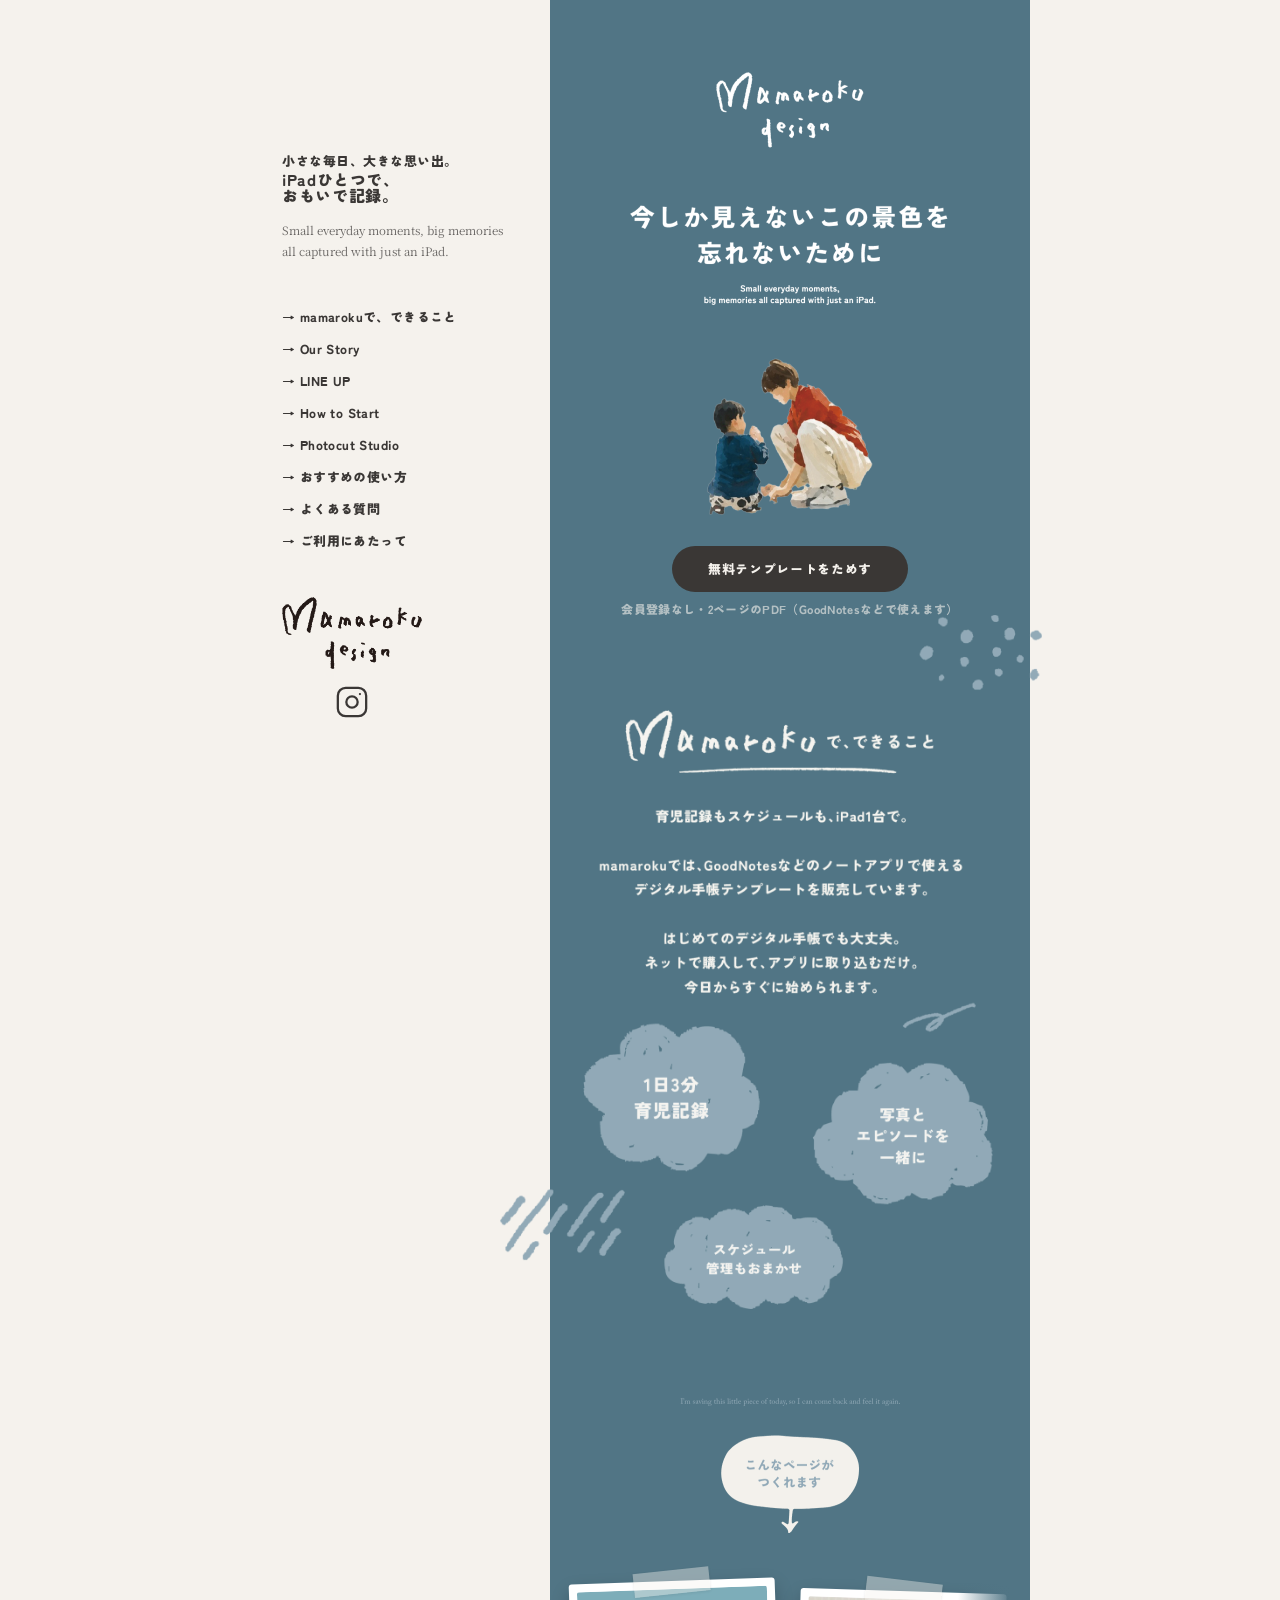
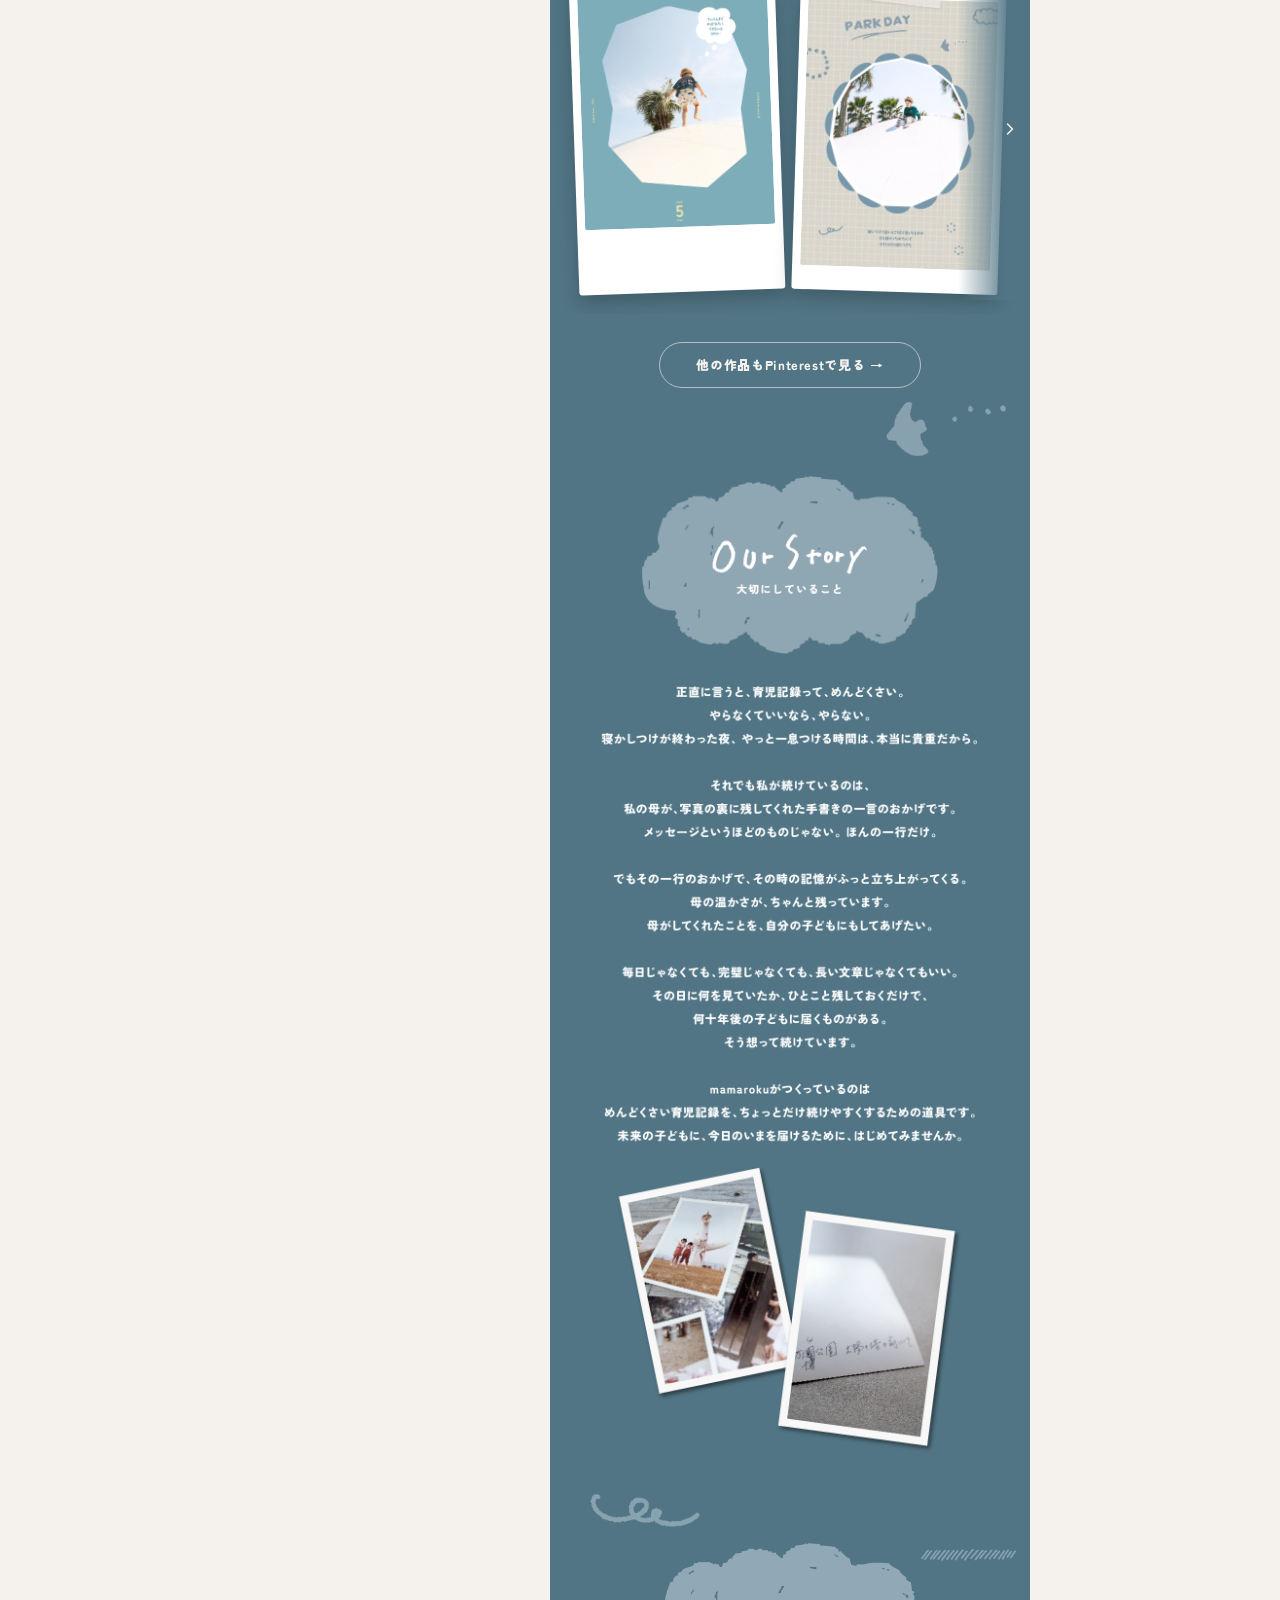
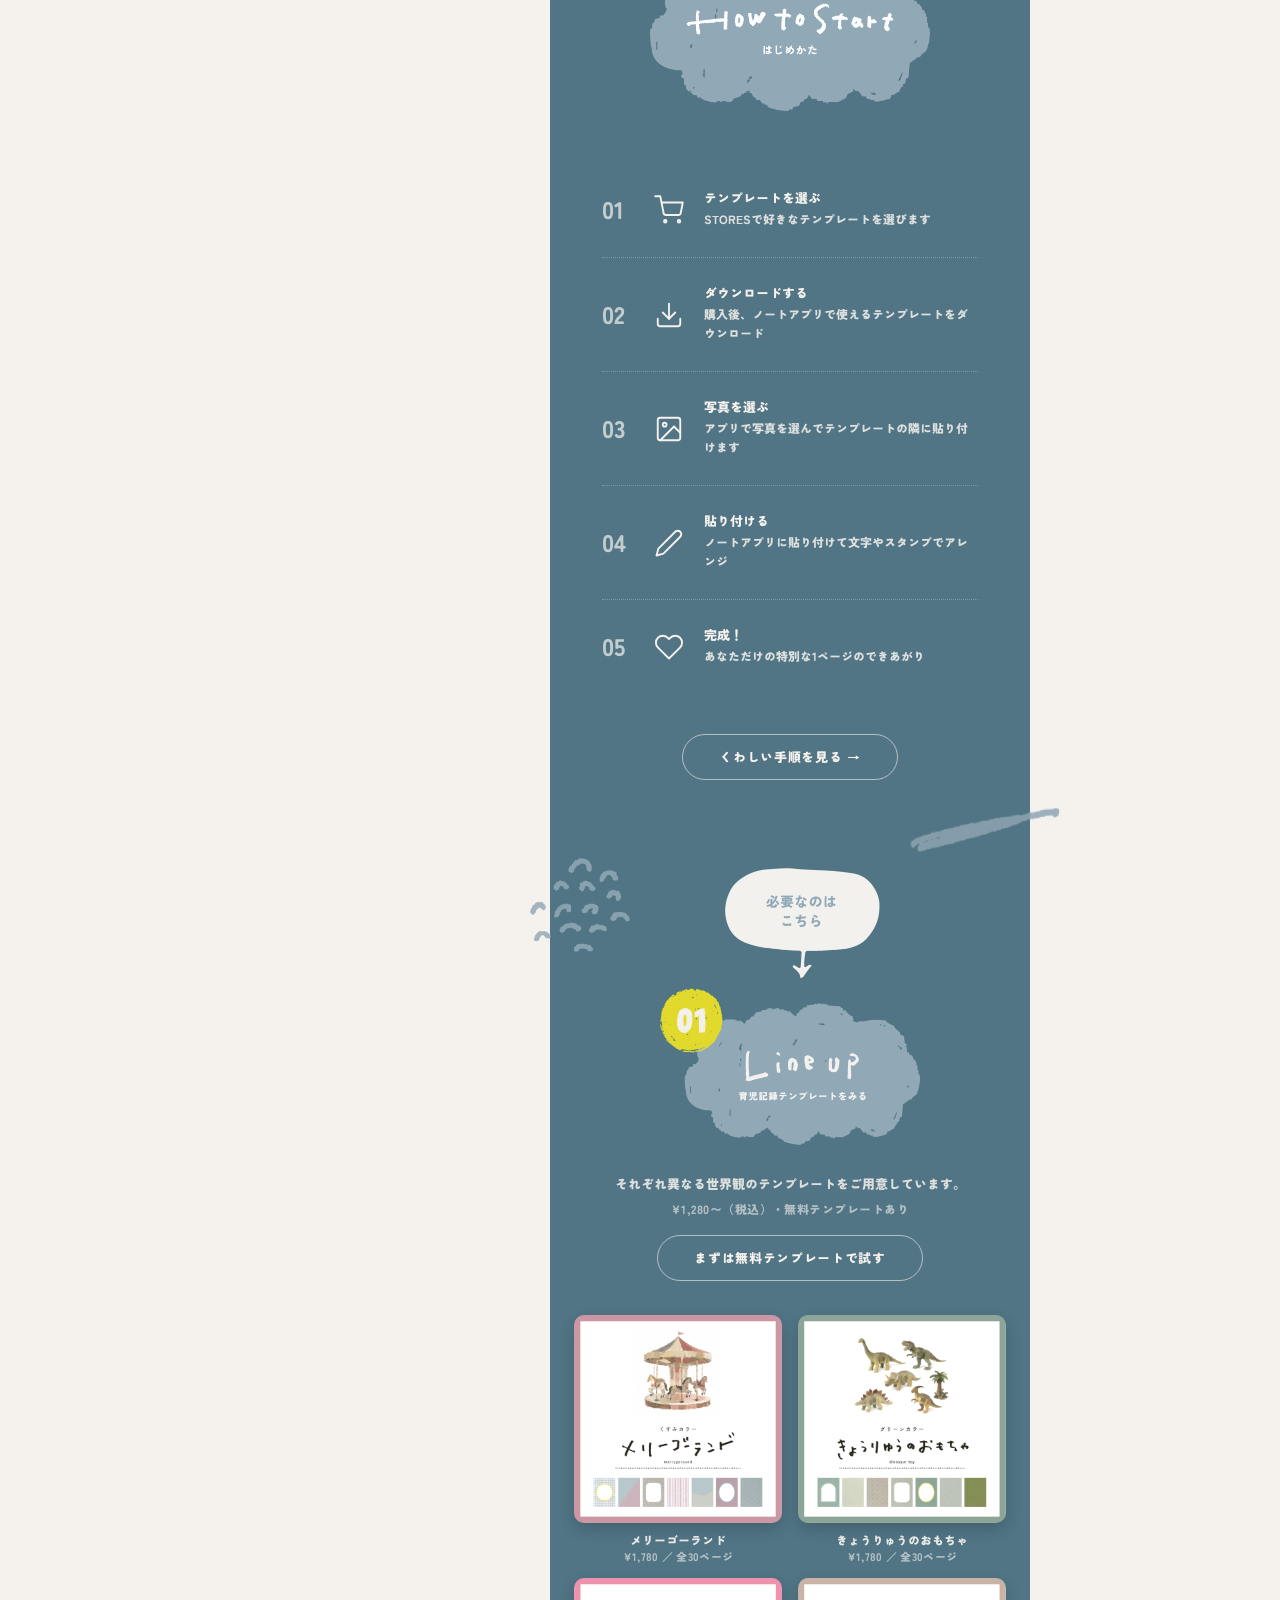
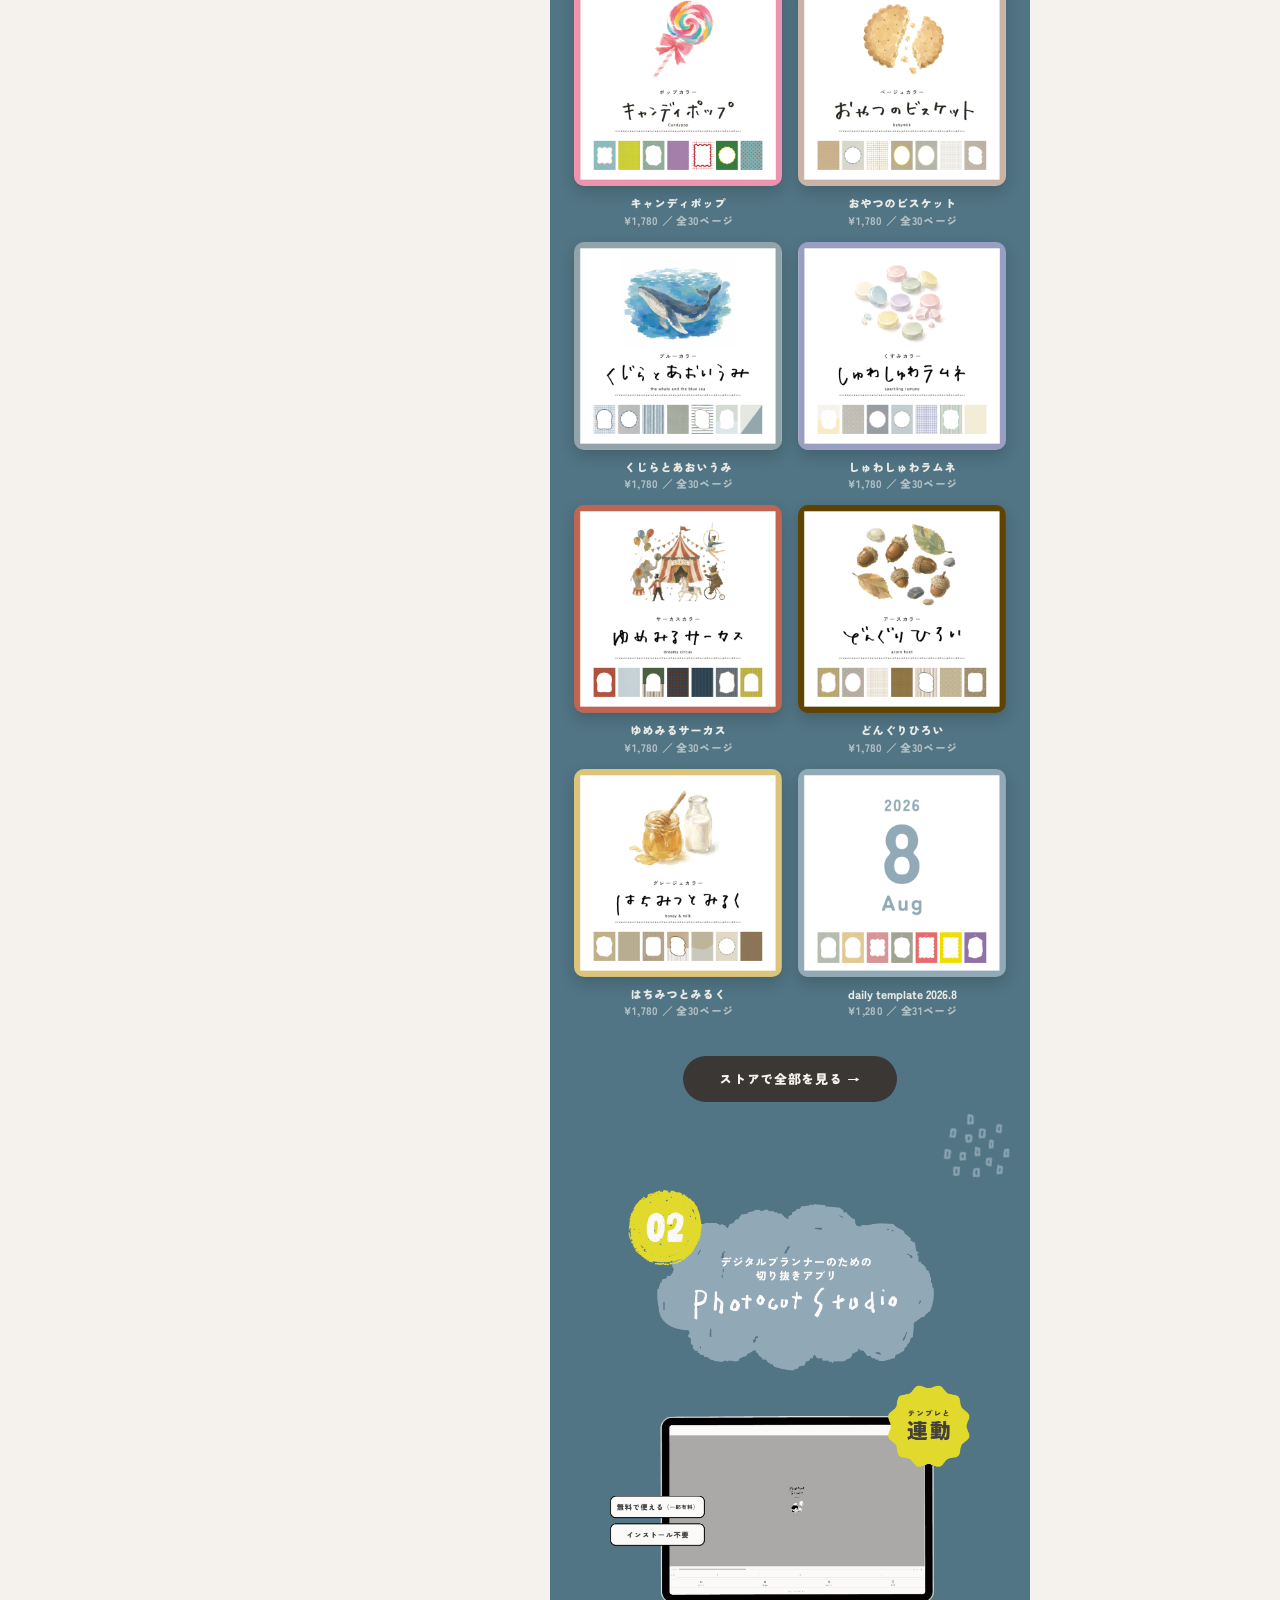
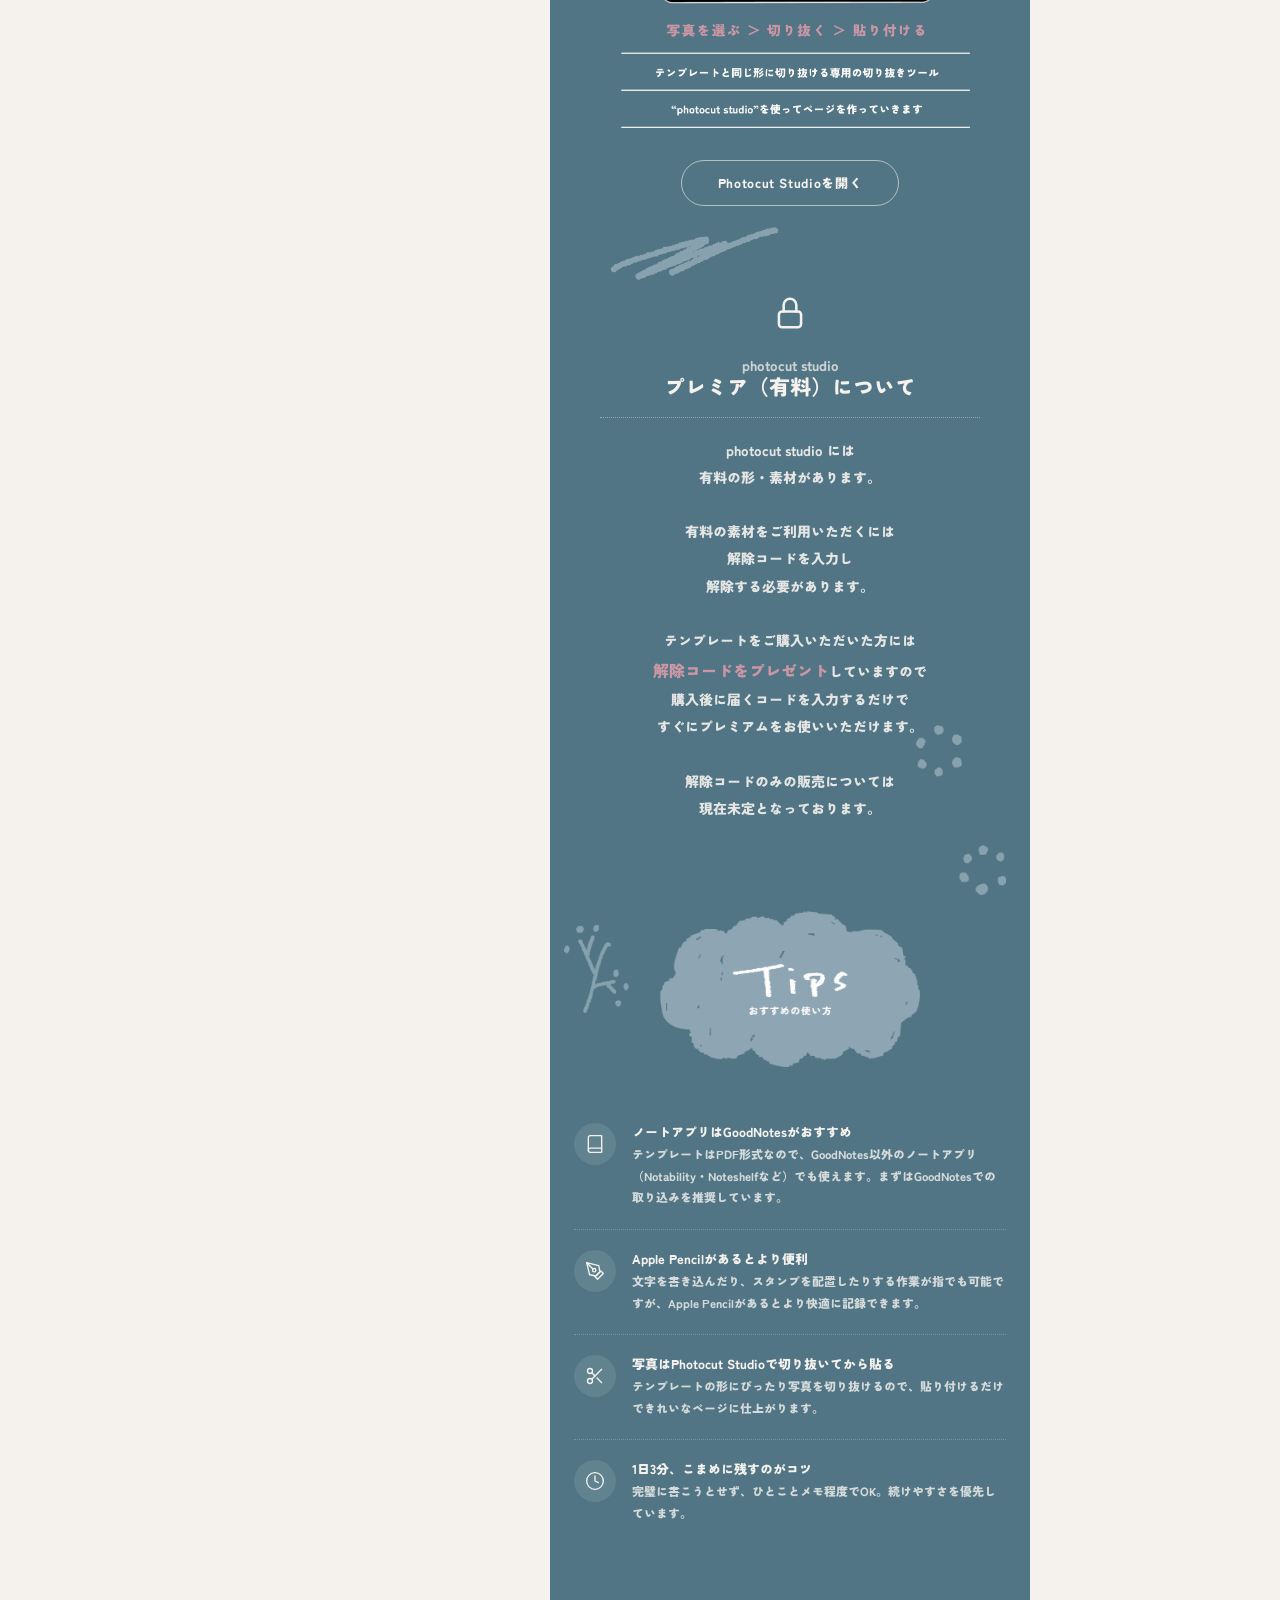
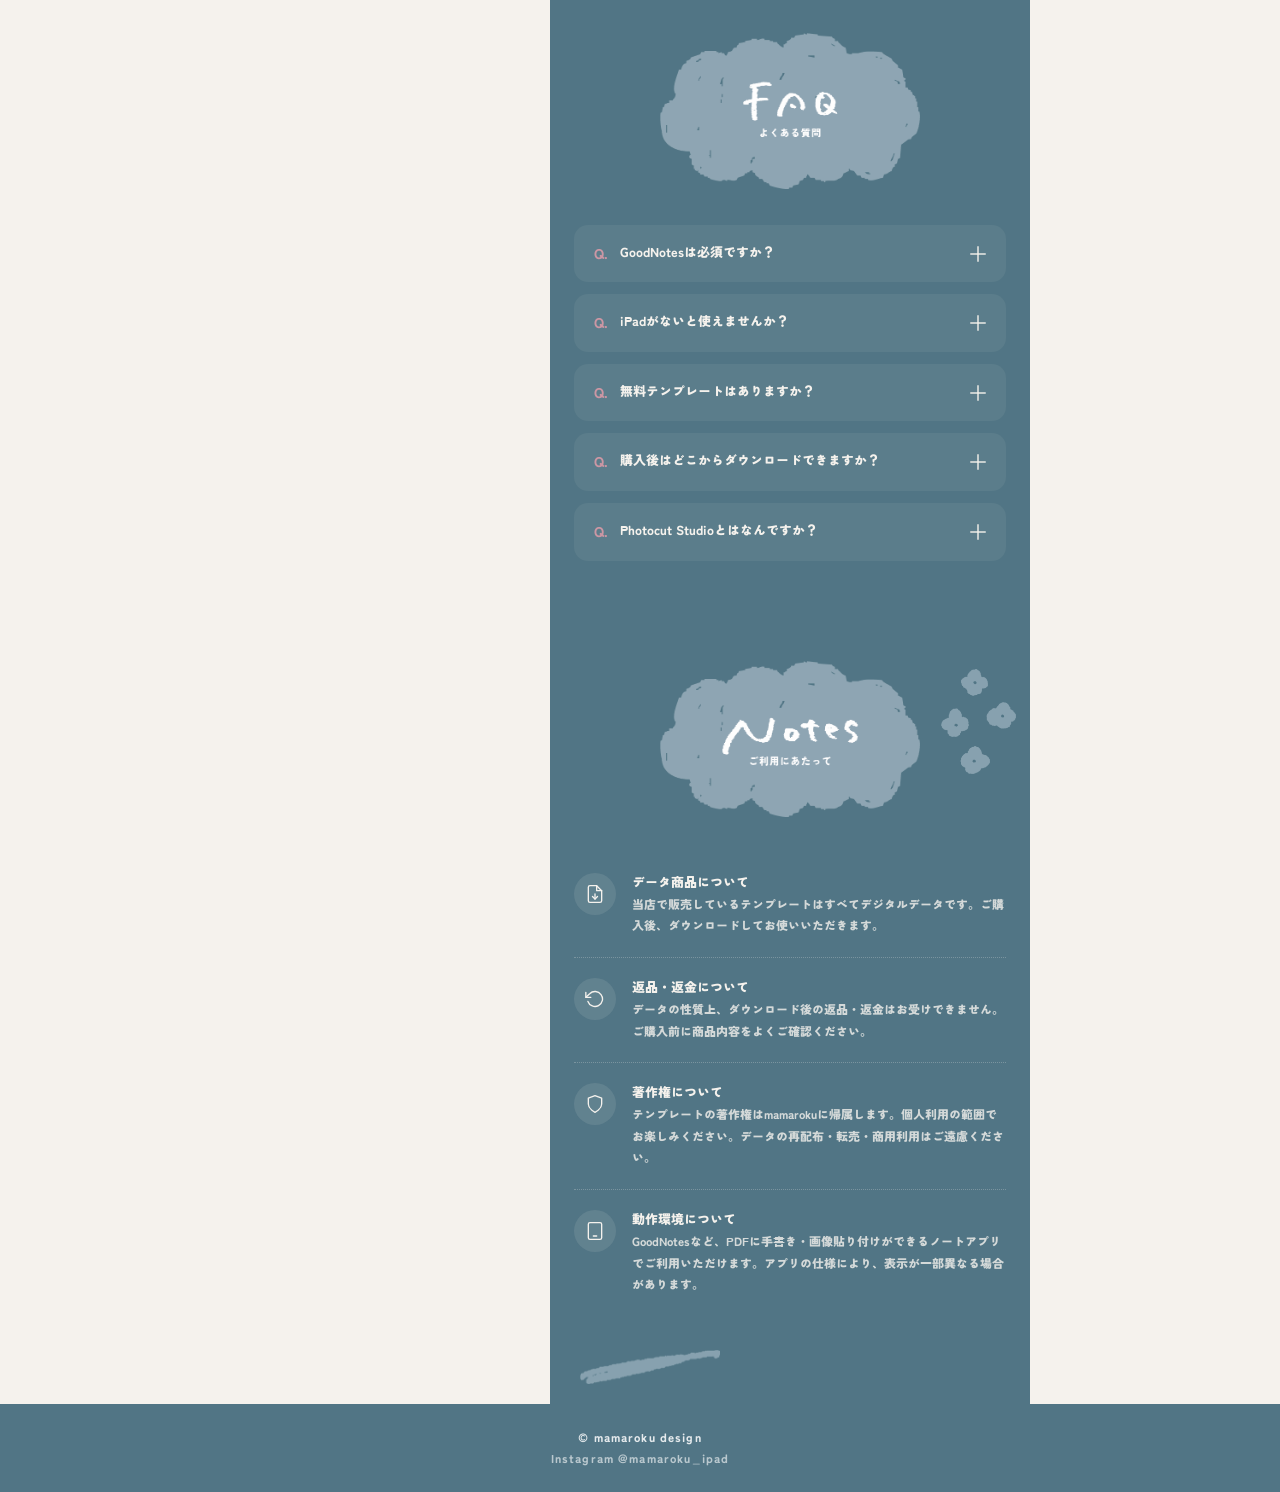
==== index.html @ 4b10807a "トップの表紙直下に無料テンプレートへの導線を追加" ====
<!DOCTYPE html>
<html lang="ja">
<head>
  <meta charset="UTF-8">
  <meta name="viewport" content="width=device-width, initial-scale=1.0">
  <meta name="p:domain_verify" content="66900485ca89c93ab87df06da1d216af"/>
  <title>mamaroku design</title>
  <meta name="description" content="GoodNotesで使えるデジタル手帳テンプレート。育児記録もスケジュールも、iPad1台で。">
  <link rel="icon" href="icon.png" type="image/png">
  <link rel="apple-touch-icon" href="mamaroku_icon.jpg">
  <link rel="preconnect" href="https://fonts.googleapis.com">
  <link rel="preconnect" href="https://fonts.gstatic.com" crossorigin>
  <link href="https://fonts.googleapis.com/css2?family=Noto+Sans+JP:wght@300;400;500;700;900&family=Noto+Serif+JP:wght@300;400&display=swap" rel="stylesheet">
  <script async src="https://www.googletagmanager.com/gtag/js?id=G-QBYGZ9TTWS"></script>
  <script>
  window.dataLayer = window.dataLayer || [];
  function gtag(){dataLayer.push(arguments);}
  gtag('js', new Date());
  gtag('config', 'G-QBYGZ9TTWS');
  </script>
  <style>
    @font-face {
      font-family: 'Tsunagi Gothic Black';
      src: url('fonts/TsunagiGothic.ttf') format('truetype');
      font-weight: normal;
      font-display: swap;
    }

    *, *::before, *::after { box-sizing: border-box; margin: 0; padding: 0; }

    :root {
      --cream: #f5f2ed;
      --teal-dark: #517585;
      --teal-mid: #92aab7;
      --pink: #cc97a4;
      --yellow: #e2da2a;
      --ink: #3a3735;
    }

    html { scroll-behavior: smooth; }

    body {
      font-family: 'Tsunagi Gothic Black', 'Noto Sans JP', sans-serif;
      color: #333;
      background: var(--cream);
      -webkit-font-smoothing: antialiased;
    }

    a { color: inherit; }

    img { max-width: 100%; height: auto; display: block; }

    /* ── Layout: sticky sidebar + scrolling teal column ── */
    .layout {
      display: flex;
      align-items: flex-start;
      max-width: 780px;
      margin: 0 auto;
    }

    .sidebar {
      width: 300px;
      flex-shrink: 0;
      background: var(--cream);
      padding: 155px 32px 48px;
      position: sticky;
      top: 0;
      z-index: 0;
      align-self: flex-start;
      max-height: 100vh;
      overflow-y: auto;
      display: flex;
      flex-direction: column;
    }

    /* サイドバーのキャッチコピー（テキスト） */
    .sidebar-copy { margin-bottom: 40px; }

    .sidebar-copy .copy-sub {
      font-size: 0.8rem;
      font-weight: 700;
      color: var(--ink);
      letter-spacing: 0.04em;
      margin-bottom: 4px;
    }

    .sidebar-copy .copy-main {
      font-size: 0.98rem;
      font-weight: 700;
      color: var(--ink);
      letter-spacing: 0.04em;
      margin-bottom: 16px;
    }

    .sidebar-copy .copy-en {
      font-family: 'Noto Serif JP', serif;
      font-size: 0.72rem;
      line-height: 1.8;
      color: rgba(58,55,53,0.75);
    }

    .sidebar-nav ul { list-style: none; }

    .sidebar-nav li a {
      display: block;
      text-decoration: none;
      color: var(--ink);
      font-size: 0.82rem;
      letter-spacing: 0.03em;
      padding: 9px 0;
      transition: opacity 0.2s;
    }

    .sidebar-nav li a:hover { opacity: 0.6; }

    .sidebar-logo {
      margin-top: auto;
      padding-top: 40px;
    }

    .sidebar-logo img { width: 140px; }

    .main-teal {
      flex: 0 1 480px;
      max-width: 480px;
      min-width: 0;
      background: var(--teal-dark);
      color: var(--cream);
      overflow: visible;
      position: relative;
      z-index: 1;
    }

    .section {
      max-width: 620px;
      margin: 0 auto;
      padding: 88px 24px;
      text-align: center;
      position: relative;
    }

    .section + .section { padding-top: 0; }

    /* 表紙（ノートの頭。ロゴ・コピー・イラストが1枚に入った白抜きPNG） */
    .cover-head { padding-top: 72px; padding-bottom: 0; }
    .cover-img { width: 100%; max-width: 320px; margin: 0 auto; }

    .hero-cta { margin-top: 30px; }

    .hero-cta-note {
      margin-top: 12px;
      font-size: 0.72rem;
      letter-spacing: 0.03em;
      color: rgba(245,242,237,0.6);
    }

    /* ── 散らし装飾（ドット・斜線イラスト） ── */
    .deco {
      position: absolute;
      max-width: none;
      opacity: 0.85;
      pointer-events: none;
      z-index: -1;
    }

    #dekiru { padding-top: 0; }

    /* ── できること ── */
    .dekiru-img {
      width: calc(100% + 110px);
      margin-left: -74px;
      max-width: none;
    }

    /* ── サンプルページ ギャラリー ── */
    .sample-badge {
      width: min(220px, 55vw);
      margin: 0 auto 24px;
    }

    .sample-gallery-wrap { position: relative; }

    .sample-gallery {
      display: flex;
      gap: 16px;
      overflow-x: auto;
      scroll-snap-type: x mandatory;
      -webkit-overflow-scrolling: touch;
      padding: 24px 24px 22px; /* 上下はテープと傾きがはみ出す分の余裕 */
      margin: 0 -24px;
      scrollbar-width: none;
      cursor: grab;
    }

    .sample-gallery::-webkit-scrollbar { display: none; }
    .sample-gallery.dragging { cursor: grabbing; scroll-snap-type: none; user-select: none; }

    /* テープで貼ったポラロイド風 */
    .polaroid {
      flex: 0 0 auto;
      position: relative;
      background: #fff;
      padding: 8px 8px 24px;
      border-radius: 3px;
      box-shadow: 0 8px 18px rgba(0,0,0,0.22);
      scroll-snap-align: center;
    }

    .polaroid img {
      width: min(190px, 50vw);
      border-radius: 2px;
    }

    /* マスキングテープ */
    .polaroid::before {
      content: '';
      position: absolute;
      top: -11px;
      left: 50%;
      width: 76px;
      height: 24px;
      translate: -50% 0;
      rotate: -4deg;
      background: rgba(245, 242, 237, 0.4);
      box-shadow: 0 1px 3px rgba(0,0,0,0.08);
    }

    /* 1枚ごとに傾きとテープの角度を変える */
    .polaroid:nth-child(odd) { rotate: -2deg; }
    .polaroid:nth-child(even) { rotate: 1.8deg; margin-top: 10px; }
    .polaroid:nth-child(even)::before { rotate: 5deg; }
    .polaroid:nth-child(3n)::before { rotate: -9deg; left: 42%; }

    .scroll-hint {
      position: absolute;
      top: 0;
      right: -24px;
      bottom: 14px;
      width: 72px;
      cursor: pointer;
      border: none;
      background: linear-gradient(to right, transparent, var(--teal-dark) 75%);
      display: flex;
      align-items: center;
      justify-content: flex-end;
      padding-right: 10px;
      transition: opacity 0.3s ease;
    }

    .scroll-hint svg {
      width: 20px;
      height: 20px;
      stroke: var(--cream);
      fill: none;
      stroke-width: 1.8;
      stroke-linecap: round;
      stroke-linejoin: round;
      animation: scroll-hint-nudge 1.4s ease-in-out infinite;
    }

    .scroll-hint.is-hidden { opacity: 0; pointer-events: none; }

    .scroll-hint--left {
      right: auto;
      left: -24px;
      background: linear-gradient(to left, transparent, var(--teal-dark) 75%);
      justify-content: flex-start;
      padding-right: 0;
      padding-left: 10px;
    }

    .scroll-hint--left svg { animation-name: scroll-hint-nudge-left; }

    @keyframes scroll-hint-nudge-left {
      0%, 100% { transform: translateX(0); }
      50% { transform: translateX(-5px); }
    }

    @keyframes scroll-hint-nudge {
      0%, 100% { transform: translateX(0); }
      50% { transform: translateX(5px); }
    }

    /* ── PARK DAY ── */
    .parkday-img { width: 100%; max-width: 340px; margin: 40px auto 0; }

    /* ── How to Start ── */
    .howto-badge { width: min(280px, 70vw); margin: 0 auto 40px; }

    .howto-panel {
      background: transparent;
      color: var(--cream);
      border-radius: 20px;
      padding: 12px 28px;
      display: flex;
      flex-direction: column;
    }

    .howto-step {
      display: flex;
      align-items: center;
      gap: 20px;
      padding: 28px 0;
      text-align: left;
      border-top: 1px dotted rgba(245,242,237,0.3);
    }

    .howto-step:first-child { border-top: none; }

    .howto-step .num {
      font-family: 'Tsunagi Gothic Black', 'Noto Serif JP', serif;
      font-weight: 300;
      font-size: 1.5rem;
      color: rgba(245,242,237,0.7);
      flex-shrink: 0;
      width: 32px;
    }

    .howto-step svg {
      width: 30px;
      height: 30px;
      stroke: var(--cream);
      flex-shrink: 0;
    }

    .howto-step .text { min-width: 0; }

    .howto-step .title {
      font-size: 0.82rem;
      font-weight: 700;
      color: var(--cream);
      margin-bottom: 6px;
    }

    .howto-step .desc {
      font-size: 0.72rem;
      line-height: 1.6;
      color: rgba(245,242,237,0.85);
    }

    .guide-link {
      margin-top: 28px;
    }

    /* ── Line up ── */
    .lineup-badge { width: min(260px, 68vw); margin: 0 auto 32px; }

    .lineup-intro {
      font-size: 0.82rem;
      color: rgba(245,242,237,0.85);
      margin-bottom: 12px;
    }

    .lineup-price {
      font-size: 0.75rem;
      color: rgba(245,242,237,0.6);
      margin-bottom: 20px;
      letter-spacing: 0.04em;
    }

    .lineup-try { margin-bottom: 34px; }

    .sidebar-instagram {
      margin-top: 16px;
      width: 140px;
      text-align: center;
    }

    .sidebar-instagram a {
      display: inline-flex;
      align-items: center;
      justify-content: center;
      text-decoration: none;
      transition: opacity 0.2s;
    }

    .sidebar-instagram a:hover { opacity: 0.55; }

    .sidebar-instagram svg {
      width: 34px;
      height: 34px;
      stroke: var(--ink);
      fill: none;
      stroke-width: 1.6;
      stroke-linecap: round;
      stroke-linejoin: round;
    }

    .footer-sns {
      margin-top: 10px;
    }

    .footer-sns a {
      color: rgba(255,255,255,0.6);
      text-decoration: none;
      font-size: 0.72rem;
      letter-spacing: 0.1em;
    }

    .footer-sns a:hover { opacity: 0.7; }

    .product-grid {
      display: grid;
      grid-template-columns: repeat(2, 1fr);
      gap: 16px;
      margin-bottom: 40px;
    }

    .product-grid a {
      display: block;
      text-decoration: none;
      transition: transform 0.2s;
    }

    .product-grid a img {
      display: block;
      width: 100%;
      height: auto;
      border-radius: 10px;
      box-shadow: 0 6px 16px rgba(0,0,0,0.18);
      transition: box-shadow 0.2s;
    }

    .product-grid a:hover {
      transform: translateY(-3px);
    }

    .product-grid a:hover img {
      box-shadow: 0 10px 22px rgba(0,0,0,0.24);
    }

    .product-meta {
      display: block;
      padding: 9px 2px 0;
      text-align: center;
    }

    .product-name {
      display: block;
      font-size: 0.78rem;
      line-height: 1.4;
      color: rgba(245,242,237,0.92);
    }

    .product-spec {
      display: block;
      margin-top: 2px;
      font-size: 0.68rem;
      letter-spacing: 0.03em;
      color: rgba(245,242,237,0.6);
    }

    .btn-black {
      display: inline-block;
      background: var(--ink);
      color: var(--cream);
      text-decoration: none;
      font-size: 0.82rem;
      letter-spacing: 0.05em;
      padding: 16px 36px;
      border-radius: 999px;
      transition: opacity 0.2s;
    }

    .btn-black:hover { opacity: 0.85; }

    .btn-outline {
      display: inline-block;
      background: transparent;
      color: var(--cream);
      border: 1px solid rgba(245,242,237,0.6);
      text-decoration: none;
      font-size: 0.82rem;
      letter-spacing: 0.05em;
      padding: 15px 36px;
      border-radius: 999px;
      transition: background 0.2s, color 0.2s;
    }

    .btn-outline:hover { background: var(--cream); color: var(--teal-dark); }

    /* ── Photocut Studio ── */
    .photocut-panel { width: min(360px, 82vw); margin: 0 auto 32px; }

    /* ── プレミアについて ── */
    .premium-lock {
      width: 38px;
      height: 38px;
      stroke: var(--cream);
      fill: none;
      stroke-width: 1.6;
      margin: 0 auto 24px;
    }

    .premium-heading {
      font-size: 0.9rem;
      color: rgba(245,242,237,0.75);
      margin-bottom: 6px;
    }

    .premium-heading strong {
      display: block;
      font-size: 1.3rem;
      font-weight: 700;
      color: var(--cream);
      margin-top: 4px;
    }

    .premium-divider {
      width: 100%;
      max-width: 380px;
      margin: 20px auto;
      border-top: 1px dotted rgba(245,242,237,0.4);
    }

    .premium-text {
      font-size: 0.85rem;
      line-height: 2;
      color: rgba(245,242,237,0.9);
    }

    .premium-text .highlight {
      color: var(--pink);
      font-weight: 700;
      font-size: 1rem;
    }

    /* ── Our Story ── */
    .our-story-img {
      width: min(580px, 108vw);
      max-width: none;
      display: block;
      margin-left: 50%;
      transform: translateX(-50%);
    }

    .our-story-text {
      font-size: clamp(0.8rem, 2.2vw, 0.88rem);
      line-height: 2.2;
      color: rgba(245,242,237,0.9);
    }

    .our-story-text p { margin-bottom: 1.6em; }

    /* ── おすすめの使い方 / よくある質問 / ご利用にあたって ── */
    .info-badge { width: min(260px, 66vw); margin: 0 auto 36px; }

    /* icon list (Tips / Notes) */
    .info-list { list-style: none; text-align: left; }

    .info-list li {
      display: flex;
      gap: 16px;
      align-items: flex-start;
      padding: 20px 0;
      border-top: 1px dotted rgba(245,242,237,0.25);
    }

    .info-list li:first-child { border-top: none; }

    .info-list .ico {
      flex-shrink: 0;
      width: 42px;
      height: 42px;
      border-radius: 50%;
      background: rgba(245,242,237,0.1);
      display: flex;
      align-items: center;
      justify-content: center;
    }

    .info-list .ico svg {
      width: 20px;
      height: 20px;
      stroke: var(--cream);
      fill: none;
      stroke-width: 1.6;
      stroke-linecap: round;
      stroke-linejoin: round;
    }

    .info-list .body { min-width: 0; padding-top: 2px; }

    .info-list .body strong {
      display: block;
      color: var(--cream);
      font-weight: 700;
      font-size: 0.82rem;
      margin-bottom: 5px;
    }

    .info-list .body span {
      font-size: 0.75rem;
      line-height: 1.8;
      color: rgba(245,242,237,0.8);
    }

    /* FAQ accordion */
    .faq-list { text-align: left; }

    .faq-item {
      background: rgba(245,242,237,0.06);
      border-radius: 14px;
      margin-bottom: 12px;
      overflow: hidden;
    }

    .faq-item summary {
      list-style: none;
      cursor: pointer;
      display: flex;
      align-items: flex-start;
      gap: 12px;
      padding: 18px 20px;
      font-size: 0.82rem;
      font-weight: 700;
      color: var(--cream);
    }

    .faq-item summary::-webkit-details-marker { display: none; }

    .faq-item summary .q {
      color: var(--pink);
      font-weight: 700;
      flex-shrink: 0;
      font-size: 0.9rem;
      line-height: 1.5;
    }

    .faq-item summary .qtext { flex: 1; line-height: 1.5; }

    .faq-item summary .plus {
      flex-shrink: 0;
      width: 16px;
      height: 16px;
      position: relative;
      margin-top: 3px;
      transition: transform 0.3s ease;
    }

    .faq-item summary .plus::before,
    .faq-item summary .plus::after {
      content: '';
      position: absolute;
      background: rgba(245,242,237,0.7);
      border-radius: 2px;
    }

    .faq-item summary .plus::before {
      top: 7px; left: 0; width: 16px; height: 2px;
    }

    .faq-item summary .plus::after {
      left: 7px; top: 0; width: 2px; height: 16px;
    }

    .faq-item[open] summary .plus { transform: rotate(135deg); }

    .faq-answer {
      display: flex;
      gap: 12px;
      padding: 0 20px 20px;
      font-size: 0.76rem;
      line-height: 1.85;
      color: rgba(245,242,237,0.85);
    }

    .faq-answer .a {
      color: var(--yellow);
      font-weight: 700;
      flex-shrink: 0;
      font-size: 0.9rem;
    }

    .faq-answer a {
      color: var(--yellow);
      text-decoration: underline;
    }

    footer {
      background: var(--teal-dark);
      color: rgba(255, 255, 255, 0.85);
      text-align: center;
      padding: 28px 16px;
      font-size: 0.72rem;
      letter-spacing: 0.1em;
    }

    /* ══ 動き（アニメーション） ══ */

    /* スクロールでふわっと登場（JSが動く時だけ隠す） */
    html.js .reveal {
      opacity: 0;
      translate: 0 24px;
      transition:
        opacity 0.65s ease-out var(--reveal-delay, 0s),
        translate 0.65s cubic-bezier(0.22, 1, 0.36, 1) var(--reveal-delay, 0s);
    }

    html.js .reveal.is-visible {
      opacity: 1;
      translate: 0 0;
    }

    /* 横スクロールギャラリーの中は縦に動かさない（フェードのみ） */
    html.js .sample-gallery .polaroid.reveal { translate: 0 0; }

    /* 手描きの線が「描かれていく」演出（スクロールで発火） */
    .deco-draw {
      -webkit-mask-image: linear-gradient(to right, #000 45%, transparent 55%);
      mask-image: linear-gradient(to right, #000 45%, transparent 55%);
      -webkit-mask-size: 250% 100%;
      mask-size: 250% 100%;
      -webkit-mask-position: 100% 0;
      mask-position: 100% 0;
    }

    .deco-draw.is-drawn {
      -webkit-mask-position: 0% 0;
      mask-position: 0% 0;
      transition: -webkit-mask-position 1.1s ease-out 0.25s, mask-position 1.1s ease-out 0.25s;
    }

    /* 手描き飾りのゆらゆら（translate/rotateプロパティなので
       インラインのtransform:rotate()とぶつからない） */
    .deco {
      animation: deco-drift 7.5s ease-in-out infinite;
    }

    @keyframes deco-drift {
      0%, 100% { translate: 0 0; rotate: -1.2deg; }
      50% { translate: 0 -7px; rotate: 1.2deg; }
    }

    /* 飾りごとにリズムをずらして「全部一緒に揺れる」のを防ぐ */
    .section .deco:nth-of-type(2n) { animation-duration: 9.5s; animation-delay: -4s; }
    .section .deco:nth-of-type(3n) { animation-duration: 11s; animation-delay: -7s; }

    /* タップ／クリックの「ぷにっ」 */
    a, button, summary { -webkit-tap-highlight-color: transparent; }

    .product-grid a {
      transition: transform 0.2s, box-shadow 0.2s, scale 0.3s cubic-bezier(0.34, 1.56, 0.64, 1);
    }

    .product-grid a:active { scale: 0.955; }

    .btn-black {
      transition: opacity 0.2s, scale 0.3s cubic-bezier(0.34, 1.56, 0.64, 1);
    }

    .btn-outline {
      transition: background 0.2s, color 0.2s, scale 0.3s cubic-bezier(0.34, 1.56, 0.64, 1);
    }

    .btn-black:active, .btn-outline:active { scale: 0.94; }

    .faq-item summary { transition: scale 0.25s cubic-bezier(0.34, 1.56, 0.64, 1); }
    .faq-item summary:active { scale: 0.98; }

    /* FAQを開いた時、答えがするっと出る */
    .faq-item[open] .faq-answer { animation: faq-answer-in 0.35s ease-out; }

    @keyframes faq-answer-in {
      from { opacity: 0; translate: 0 -6px; }
    }

    /* OSの「視差効果を減らす」設定の人には動きを止める */
    @media (prefers-reduced-motion: reduce) {
      html.js .reveal { opacity: 1; translate: none; transition: none; }
      .deco-draw { -webkit-mask-image: none; mask-image: none; }
      .deco, .faq-item[open] .faq-answer, .scroll-hint svg { animation: none !important; }
      .product-grid a:active, .btn-black:active, .btn-outline:active, .faq-item summary:active { scale: none; }
    }

    /* ── Responsive ── */
    @media (max-width: 880px) {
      .layout { flex-direction: column; align-items: stretch; } /* 縦積み時は横幅いっぱいに（はみ出し防止） */
      /* スマホでは青いノート部分だけで完結（サイドバーは非表示、表紙はノートの頭にある） */
      .sidebar { display: none; }
      .main-teal { flex: none; max-width: none; overflow: hidden; }
      .cover-head { padding-top: 56px; } /* flex:noneが無いと縦積み時に高さ480pxに固定される */
      .section { padding: 64px 20px; }
      .dekiru-img { width: 100%; margin-left: 0; max-width: 100%; }
    }
  </style>
  <script>document.documentElement.classList.add('js');</script>
</head>
<body>

  <div class="layout">
    <!-- ── サイドバー（固定） ── -->
    <aside class="sidebar">
      <div class="sidebar-copy">
        <p class="copy-sub">小さな毎日、大きな思い出。</p>
        <p class="copy-main">iPadひとつで、<br>おもいで記録。</p>
        <p class="copy-en">Small everyday moments, big memories<br>all captured with just an iPad.</p>
      </div>
      <nav class="sidebar-nav">
        <ul>
          <li><a href="#dekiru">→ mamarokuで、できること</a></li>
          <li><a href="#our-story">→ Our Story</a></li>
          <li><a href="#lineup">→ LINE UP</a></li>
          <li><a href="#howto">→ How to Start</a></li>
          <li><a href="#photocut">→ Photocut Studio</a></li>
          <li><a href="#howto-tips">→ おすすめの使い方</a></li>
          <li><a href="#faq">→ よくある質問</a></li>
          <li><a href="#terms">→ ご利用にあたって</a></li>
        </ul>
      </nav>
      <div class="sidebar-logo">
        <img fetchpriority="high" decoding="async" src="images/redesign/wordmark.png" width="501" height="255" alt="Mamaroku design">
      </div>
      <div class="sidebar-instagram">
        <a href="https://www.instagram.com/mamaroku_ipad/" target="_blank" rel="noopener noreferrer" aria-label="Instagram @mamaroku_ipad">
          <svg viewBox="0 0 24 24"><rect x="2" y="2" width="20" height="20" rx="5.5"/><circle cx="12" cy="12" r="4"/><line x1="17.6" y1="6.4" x2="17.6" y2="6.4"/></svg>
        </a>
      </div>
    </aside>

    <!-- ── メイン（スクロールする側） ── -->
    <main class="main-teal">

      <!-- 表紙（ノートの頭。パソコン・スマホ共通） -->
      <section class="section cover-head" id="top">
        <img fetchpriority="high" decoding="async" class="cover-img" src="images/redesign/hero-cover.png" width="640" height="887" alt="mamaroku design 今しか見えないこの景色を忘れないために Small everyday moments, big memories all captured with just an iPad.">
        <a class="btn-black hero-cta" href="free.html">無料テンプレートをためす</a>
        <p class="hero-cta-note">会員登録なし・2ページのPDF（GoodNotesなどで使えます）</p>
      </section>

      <!-- できること -->
      <section class="section" id="dekiru">
        <img loading="lazy" decoding="async" class="dekiru-img" src="images/redesign/dekiru.png" width="1240" height="1590" alt="Mamarokuで、できること 育児記録もスケジュールも、iPad1台で。mamarokuでは、GoodNotesなどのノートアプリで使えるデジタル手帳テンプレートを販売しています。">
      </section>

      <!-- こんなページがつくれます -->
      <section class="section" id="sample">
        <img loading="lazy" decoding="async" class="deco" src="images/redesign/deco-bird-dots.png" width="300" height="134" alt="" aria-hidden="true" style="width:120px; bottom:20px; right:24px;">
        <img loading="lazy" decoding="async" class="sample-badge" src="images/redesign/sample-badge.png" width="440" height="272" alt="こんなページがつくれます">
        <div class="sample-gallery-wrap">
          <div class="sample-gallery">
            <span class="polaroid"><img loading="lazy" decoding="async" src="images/redesign/carousel-1.jpg" width="380" height="475" alt="育児記録テンプレートのサンプルページ（てっぺんまでのぼれた）"></span>
            <span class="polaroid"><img loading="lazy" decoding="async" src="images/redesign/carousel-2.jpg" width="380" height="537" alt="育児記録テンプレートのサンプルページ（PARK DAY）"></span>
            <span class="polaroid"><img loading="lazy" decoding="async" src="images/redesign/carousel-3.jpg" width="380" height="475" alt="育児記録テンプレートのサンプルページ（おふろはいりまーす）"></span>
            <span class="polaroid"><img loading="lazy" decoding="async" src="images/redesign/sample-04.jpg" width="380" height="537" alt="育児記録テンプレートのサンプルページ（ようちえんのなつまつり）"></span>
            <span class="polaroid"><img loading="lazy" decoding="async" src="images/redesign/sample-05.jpg" width="380" height="537" alt="育児記録テンプレートのサンプルページ（なつまつり ヨーヨー）"></span>
            <span class="polaroid"><img loading="lazy" decoding="async" src="images/redesign/sample-06.jpg" width="380" height="537" alt="育児記録テンプレートのサンプルページ（ハテナブロック）"></span>
          </div>
          <button type="button" class="scroll-hint scroll-hint--left is-hidden" aria-label="前の作例を見る">
            <svg viewBox="0 0 24 24"><path d="M15 6l-6 6 6 6"/></svg>
          </button>
          <button type="button" class="scroll-hint" aria-label="次の作例を見る">
            <svg viewBox="0 0 24 24"><path d="M9 6l6 6-6 6"/></svg>
          </button>
        </div>

        <a class="btn-outline guide-link" href="https://jp.pinterest.com/mamaroku_ipad/%E8%82%B2%E5%85%90%E8%A8%98%E9%8C%B2/" target="_blank" rel="noopener noreferrer" onclick="gtag('event','sample_pinterest_click')">他の作品もPinterestで見る →</a>
      </section>

      <!-- Our Story -->
      <section class="section" id="our-story">
        <img loading="lazy" decoding="async" class="deco" src="images/redesign/deco-swirl.png" width="300" height="89" alt="" aria-hidden="true" style="width:110px; bottom:16px; left:40px;">
        <img loading="lazy" decoding="async" class="our-story-img" src="images/redesign/ourstory.png" width="1192" height="2012" alt="Our Story 大切にしていること。正直に言うと、育児記録って、めんどくさい。やらなくていいなら、やらない。寝かしつけが終わった後のひと息は、本当に貴重だから。それでも続けているのは、私の母が写真の裏に残してくれた、手書きの一言のおかげです。ほんの一行だけ。でもその一行が、あの頃の記憶をふっと立ち上がらせてくれる。母がしてくれたこと、自分の子どもにもしてあげたい。毎日じゃなくても、完璧じゃなくてもいい。ひとこと残しておくだけで、何十年後の子どもに届くものがある。mamarokuは、めんどくさい育児記録を、ちょっとだけ続けやすくするための道具です。">
      </section>

      <!-- How to Start -->
      <section class="section" id="howto">
        <img loading="lazy" decoding="async" class="deco" src="images/redesign/deco-hatch-lines.png" width="300" height="38" alt="" aria-hidden="true" style="width:95px; top:6px; right:14px;">
        <img loading="lazy" decoding="async" class="deco" src="images/redesign/deco-scribble-01.png" width="300" height="72" alt="" aria-hidden="true" style="width:150px; bottom:20px; right:-30px; transform:rotate(-3deg);">
        <img loading="lazy" decoding="async" class="howto-badge" src="images/redesign/howto-badge.png" width="911" height="547" alt="How to Start はじめかた">
        <div class="howto-panel">
          <div class="howto-step">
            <div class="num">01</div>
            <svg viewBox="0 0 24 24" fill="none" stroke-width="1.5" stroke-linecap="round" stroke-linejoin="round"><circle cx="9" cy="21" r="1"/><circle cx="20" cy="21" r="1"/><path d="M1 1h4l2.68 13.39a2 2 0 0 0 2 1.61h9.72a2 2 0 0 0 2-1.61L23 6H6"/></svg>
            <div class="text">
              <div class="title">テンプレートを選ぶ</div>
              <div class="desc">STORESで好きなテンプレートを選びます</div>
            </div>
          </div>
          <div class="howto-step">
            <div class="num">02</div>
            <svg viewBox="0 0 24 24" fill="none" stroke-width="1.5" stroke-linecap="round" stroke-linejoin="round"><path d="M21 15v4a2 2 0 0 1-2 2H5a2 2 0 0 1-2-2v-4"/><polyline points="7 10 12 15 17 10"/><line x1="12" y1="15" x2="12" y2="3"/></svg>
            <div class="text">
              <div class="title">ダウンロードする</div>
              <div class="desc">購入後、ノートアプリで使えるテンプレートをダウンロード</div>
            </div>
          </div>
          <div class="howto-step">
            <div class="num">03</div>
            <svg viewBox="0 0 24 24" fill="none" stroke-width="1.5" stroke-linecap="round" stroke-linejoin="round"><rect x="3" y="3" width="18" height="18" rx="2"/><circle cx="8.5" cy="8.5" r="1.5"/><polyline points="21 15 16 10 5 21"/></svg>
            <div class="text">
              <div class="title">写真を選ぶ</div>
              <div class="desc">アプリで写真を選んでテンプレートの隣に貼り付けます</div>
            </div>
          </div>
          <div class="howto-step">
            <div class="num">04</div>
            <svg viewBox="0 0 24 24" fill="none" stroke-width="1.5" stroke-linecap="round" stroke-linejoin="round"><path d="M17 3a2.828 2.828 0 1 1 4 4L7.5 20.5 2 22l1.5-5.5L17 3z"/></svg>
            <div class="text">
              <div class="title">貼り付ける</div>
              <div class="desc">ノートアプリに貼り付けて文字やスタンプでアレンジ</div>
            </div>
          </div>
          <div class="howto-step">
            <div class="num">05</div>
            <svg viewBox="0 0 24 24" fill="none" stroke-width="1.5" stroke-linecap="round" stroke-linejoin="round"><path d="M20.84 4.61a5.5 5.5 0 0 0-7.78 0L12 5.67l-1.06-1.06a5.5 5.5 0 0 0-7.78 7.78l1.06 1.06L12 21.23l7.78-7.78 1.06-1.06a5.5 5.5 0 0 0 0-7.78z"/></svg>
            <div class="text">
              <div class="title">完成！</div>
              <div class="desc">あなただけの特別な1ページのできあがり</div>
            </div>
          </div>
        </div>
        <a class="btn-outline guide-link" href="photocut-guide.html">くわしい手順を見る →</a>
      </section>

      <!-- Line up -->
      <section class="section" id="lineup">
        <img loading="lazy" decoding="async" class="deco" src="images/redesign/deco-arc-cluster.png" width="295" height="275" alt="" aria-hidden="true" style="width:100px; top:-10px; left:-20px;">
        <img loading="lazy" decoding="async" class="deco" src="images/redesign/deco-pill-dots.png" width="284" height="276" alt="" aria-hidden="true" style="width:65px; bottom:12px; right:20px; transform:rotate(6deg);">
        <img loading="lazy" decoding="async" class="lineup-badge" src="images/redesign/lineup-badge.png" width="520" height="553" alt="必要なのはこちら → 01 Line up 育児記録テンプレートをみる">
        <p class="lineup-intro">それぞれ異なる世界観のテンプレートをご用意しています。</p>
        <p class="lineup-price">¥1,280〜（税込）・無料テンプレートあり</p>
        <a class="btn-outline lineup-try" href="free.html">まずは無料テンプレートで試す</a>
        <div class="product-grid">
          <a href="https://mamaroku-design.stores.jp/items/6a2d382213b903dbc9e5b6ad" target="_blank" rel="noopener noreferrer">
            <img loading="lazy" decoding="async" src="images/redesign/product-01-merry.png" width="600" height="600" alt="メリーゴーランド（くすみカラー）">
            <span class="product-meta">
              <span class="product-name">メリーゴーランド</span>
              <span class="product-spec">¥1,780 ／ 全30ページ</span>
            </span>
          </a>
          <a href="https://mamaroku-design.stores.jp/items/6a2d55b8b0a302ae7f68aab4" target="_blank" rel="noopener noreferrer">
            <img loading="lazy" decoding="async" src="images/redesign/product-02-dino.png" width="600" height="600" alt="きょうりゅうのおもちゃ（グリーンカラー）">
            <span class="product-meta">
              <span class="product-name">きょうりゅうのおもちゃ</span>
              <span class="product-spec">¥1,780 ／ 全30ページ</span>
            </span>
          </a>
          <a href="https://mamaroku-design.stores.jp/items/6a2d560051afd117aaa99dfa" target="_blank" rel="noopener noreferrer">
            <img loading="lazy" decoding="async" src="images/redesign/product-03-candy.png" width="600" height="600" alt="キャンディポップ（ポップカラー）">
            <span class="product-meta">
              <span class="product-name">キャンディポップ</span>
              <span class="product-spec">¥1,780 ／ 全30ページ</span>
            </span>
          </a>
          <a href="https://mamaroku-design.stores.jp/items/6a2d56692a10e4a4440edf1f" target="_blank" rel="noopener noreferrer">
            <img loading="lazy" decoding="async" src="images/redesign/product-04-biscuit.png" width="600" height="600" alt="おやつのビスケット（ベージュカラー）">
            <span class="product-meta">
              <span class="product-name">おやつのビスケット</span>
              <span class="product-spec">¥1,780 ／ 全30ページ</span>
            </span>
          </a>
          <a href="https://mamaroku-design.stores.jp/items/6a2d56c5b0a302b35d68aac2" target="_blank" rel="noopener noreferrer">
            <img loading="lazy" decoding="async" src="images/redesign/product-05-whale.png" width="600" height="600" alt="くじらとあおいうみ（ブルーカラー）">
            <span class="product-meta">
              <span class="product-name">くじらとあおいうみ</span>
              <span class="product-spec">¥1,780 ／ 全30ページ</span>
            </span>
          </a>
          <a href="https://mamaroku-design.stores.jp/items/6a2d570913b903bbfde5b693" target="_blank" rel="noopener noreferrer">
            <img loading="lazy" decoding="async" src="images/redesign/product-06-ramune.png" width="600" height="600" alt="しゅわしゅわラムネ（くすみカラー）">
            <span class="product-meta">
              <span class="product-name">しゅわしゅわラムネ</span>
              <span class="product-spec">¥1,780 ／ 全30ページ</span>
            </span>
          </a>
          <a href="https://mamaroku-design.stores.jp/items/6a2d574251afd11bb2a99eed" target="_blank" rel="noopener noreferrer">
            <img loading="lazy" decoding="async" src="images/redesign/product-07-circus.png" width="600" height="600" alt="ゆめみるサーカス（サーカスカラー）">
            <span class="product-meta">
              <span class="product-name">ゆめみるサーカス</span>
              <span class="product-spec">¥1,780 ／ 全30ページ</span>
            </span>
          </a>
          <a href="https://mamaroku-design.stores.jp/items/6a2d577051afd12b4ca99db8" target="_blank" rel="noopener noreferrer">
            <img loading="lazy" decoding="async" src="images/redesign/product-08-acorn.png" width="600" height="600" alt="どんぐりひろい（アースカラー）">
            <span class="product-meta">
              <span class="product-name">どんぐりひろい</span>
              <span class="product-spec">¥1,780 ／ 全30ページ</span>
            </span>
          </a>
          <a href="https://mamaroku-design.stores.jp/items/6a2d57b513b903bff8e5b6ae" target="_blank" rel="noopener noreferrer">
            <img loading="lazy" decoding="async" src="images/redesign/product-09-honey.png" width="600" height="600" alt="はちみつとみるく（グレージュカラー）">
            <span class="product-meta">
              <span class="product-name">はちみつとみるく</span>
              <span class="product-spec">¥1,780 ／ 全30ページ</span>
            </span>
          </a>
          <a href="https://mamaroku-design.stores.jp/items/6a597f0580278e0fb02ac1b0" target="_blank" rel="noopener noreferrer">
            <img loading="lazy" decoding="async" src="images/redesign/product-10-daily-2026-08.png" width="600" height="600" alt="daily template 2026.8">
            <span class="product-meta">
              <span class="product-name">daily template 2026.8</span>
              <span class="product-spec">¥1,280 ／ 全31ページ</span>
            </span>
          </a>
        </div>
        <a class="btn-black" href="https://mamaroku-design.stores.jp/" target="_blank" rel="noopener noreferrer">ストアで全部を見る →</a>
      </section>

      <!-- Photocut Studio -->
      <section class="section" id="photocut">
        <img loading="lazy" decoding="async" class="deco" src="images/redesign/deco-triple-lines.png" width="300" height="82" alt="" aria-hidden="true" style="width:170px; bottom:16px; left:60px; transform:rotate(-3deg);">
        <img loading="lazy" decoding="async" class="photocut-panel" src="images/redesign/photocut-panel.png" width="1185" height="1769" alt="デジタルプランナーのための切り抜きアプリ Photocut Studio">
        <a class="btn-outline" href="https://mamaroku.com/photocut-studio">Photocut Studioを開く</a>
      </section>

      <!-- プレミアについて -->
      <section class="section" id="premium">
        <img loading="lazy" decoding="async" class="deco" src="images/redesign/deco-sparse-dots.png" width="216" height="408" alt="" aria-hidden="true" style="width:90px; bottom:16px; right:24px;">
        <svg class="premium-lock" viewBox="0 0 24 24" stroke-linecap="round" stroke-linejoin="round"><rect x="5" y="11" width="14" height="10" rx="2"/><path d="M8 11V7a4 4 0 0 1 8 0v4"/></svg>
        <p class="premium-heading">photocut studio<strong>プレミア（有料）について</strong></p>
        <div class="premium-divider"></div>
        <p class="premium-text">
          photocut studio には<br>
          有料の形・素材があります。<br><br>
          有料の素材をご利用いただくには<br>
          解除コードを入力し<br>
          解除する必要があります。<br><br>
          テンプレートをご購入いただいた方には<br>
          <span class="highlight">解除コードをプレゼント</span>していますので<br>
          購入後に届くコードを入力するだけで<br>
          すぐにプレミアムをお使いいただけます。<br><br>
          解除コードのみの販売については<br>
          現在未定となっております。
        </p>
      </section>

      <!-- おすすめの使い方 -->
      <section class="section info-section" id="howto-tips">
        <img loading="lazy" decoding="async" class="deco" src="images/redesign/deco-branch.png" width="300" height="407" alt="" aria-hidden="true" style="width:65px; top:14px; left:14px;">
        <img loading="lazy" decoding="async" class="info-badge" src="images/redesign/tips-badge.png" width="608" height="365" alt="Tips おすすめの使い方">
        <ul class="info-list">
          <li>
            <span class="ico"><svg viewBox="0 0 24 24"><path d="M4 19.5A2.5 2.5 0 0 1 6.5 17H20"/><path d="M6.5 2H20v20H6.5A2.5 2.5 0 0 1 4 19.5v-15A2.5 2.5 0 0 1 6.5 2z"/></svg></span>
            <span class="body">
              <strong>ノートアプリはGoodNotesがおすすめ</strong>
              <span>テンプレートはPDF形式なので、GoodNotes以外のノートアプリ（Notability・Noteshelfなど）でも使えます。まずはGoodNotesでの取り込みを推奨しています。</span>
            </span>
          </li>
          <li>
            <span class="ico"><svg viewBox="0 0 24 24"><path d="M12 19l7-7 3 3-7 7-3-3z"/><path d="M18 13l-1.5-7.5L2 2l3.5 14.5L13 18l5-5z"/><path d="M2 2l7.586 7.586"/><circle cx="11" cy="11" r="2"/></svg></span>
            <span class="body">
              <strong>Apple Pencilがあるとより便利</strong>
              <span>文字を書き込んだり、スタンプを配置したりする作業が指でも可能ですが、Apple Pencilがあるとより快適に記録できます。</span>
            </span>
          </li>
          <li>
            <span class="ico"><svg viewBox="0 0 24 24"><circle cx="6" cy="6" r="3"/><circle cx="6" cy="18" r="3"/><path d="M20 4L8.12 15.88"/><path d="M14.47 14.48L20 20"/><path d="M8.12 8.12L12 12"/></svg></span>
            <span class="body">
              <strong>写真はPhotocut Studioで切り抜いてから貼る</strong>
              <span>テンプレートの形にぴったり写真を切り抜けるので、貼り付けるだけできれいなページに仕上がります。</span>
            </span>
          </li>
          <li>
            <span class="ico"><svg viewBox="0 0 24 24"><circle cx="12" cy="12" r="10"/><polyline points="12 6 12 12 16 14"/></svg></span>
            <span class="body">
              <strong>1日3分、こまめに残すのがコツ</strong>
              <span>完璧に書こうとせず、ひとことメモ程度でOK。続けやすさを優先しています。</span>
            </span>
          </li>
        </ul>
      </section>

      <!-- よくある質問 -->
      <section class="section info-section" id="faq">
        <img loading="lazy" decoding="async" class="info-badge" src="images/redesign/faq-badge.png" width="608" height="365" alt="FAQ よくある質問">
        <div class="faq-list">
          <details class="faq-item">
            <summary><span class="q">Q.</span><span class="qtext">GoodNotesは必須ですか？</span><span class="plus"></span></summary>
            <div class="faq-answer"><span class="a">A.</span><span>GoodNotesを推奨していますが、NotabilityやNoteshelfなど、PDFに書き込み・画像貼り付けができるノートアプリであればご利用いただけます。</span></div>
          </details>
          <details class="faq-item">
            <summary><span class="q">Q.</span><span class="qtext">iPadがないと使えませんか？</span><span class="plus"></span></summary>
            <div class="faq-answer"><span class="a">A.</span><span>基本的にはiPadでの使用を想定しています。iPhone・Macでもノートアプリを使えばご利用いただけますが、iPadが最も快適です。</span></div>
          </details>
          <details class="faq-item">
            <summary><span class="q">Q.</span><span class="qtext">無料テンプレートはありますか？</span><span class="plus"></span></summary>
            <div class="faq-answer"><span class="a">A.</span><span>はい、無料でダウンロードできるテンプレートをご用意しています。まずは<a href="free.html">無料版</a>でお試しください。</span></div>
          </details>
          <details class="faq-item">
            <summary><span class="q">Q.</span><span class="qtext">購入後はどこからダウンロードできますか？</span><span class="plus"></span></summary>
            <div class="faq-answer"><span class="a">A.</span><span>STORESのマイページから購入済み商品をダウンロードいただけます。詳しくは<a href="https://faq.stores.jp/hc/ja/articles/28209243647129--ダウンロード販売-デジタルアイテムのオーダーの流れ" target="_blank" rel="noopener noreferrer">STORES公式のご案内</a>をご確認ください。</span></div>
          </details>
          <details class="faq-item">
            <summary><span class="q">Q.</span><span class="qtext">Photocut Studioとはなんですか？</span><span class="plus"></span></summary>
            <div class="faq-answer"><span class="a">A.</span><span>写真をテンプレートの形に合わせて切り抜けるwebアプリです。<a href="https://mamaroku.com/photocut-studio">このサイト</a>から無料でお使いいただけます。なお、有料の形・素材をご利用いただくには解除コードの入力が必要ですが、テンプレートをご購入いただいた方には解除コードをプレゼントしています。購入後に届くコードを入力するだけで、すぐにプレミアムをお使いいただけます（解除コードのみの販売は現在未定です）。</span></div>
          </details>
        </div>
      </section>

      <!-- ご利用にあたって -->
      <section class="section info-section" id="terms">
        <img loading="lazy" decoding="async" class="deco" src="images/redesign/deco-flowers.png" width="297" height="417" alt="" aria-hidden="true" style="width:75px; top:8px; right:14px;">
        <img loading="lazy" decoding="async" class="info-badge" src="images/redesign/notes-badge.png" width="608" height="365" alt="Notes ご利用にあたって">
        <ul class="info-list">
          <li>
            <span class="ico"><svg viewBox="0 0 24 24"><path d="M14 2H6a2 2 0 0 0-2 2v16a2 2 0 0 0 2 2h12a2 2 0 0 0 2-2V8z"/><polyline points="14 2 14 8 20 8"/><line x1="12" y1="18" x2="12" y2="12"/><polyline points="9 15 12 18 15 15"/></svg></span>
            <span class="body">
              <strong>データ商品について</strong>
              <span>当店で販売しているテンプレートはすべてデジタルデータです。ご購入後、ダウンロードしてお使いいただきます。</span>
            </span>
          </li>
          <li>
            <span class="ico"><svg viewBox="0 0 24 24"><polyline points="1 4 1 10 7 10"/><path d="M3.51 15a9 9 0 1 0 2.13-9.36L1 10"/></svg></span>
            <span class="body">
              <strong>返品・返金について</strong>
              <span>データの性質上、ダウンロード後の返品・返金はお受けできません。ご購入前に商品内容をよくご確認ください。</span>
            </span>
          </li>
          <li>
            <span class="ico"><svg viewBox="0 0 24 24"><path d="M12 22s8-4 8-10V5l-8-3-8 3v7c0 6 8 10 8 10z"/></svg></span>
            <span class="body">
              <strong>著作権について</strong>
              <span>テンプレートの著作権はmamarokuに帰属します。個人利用の範囲でお楽しみください。データの再配布・転売・商用利用はご遠慮ください。</span>
            </span>
          </li>
          <li>
            <span class="ico"><svg viewBox="0 0 24 24"><rect x="4" y="2" width="16" height="20" rx="2"/><line x1="10" y1="18" x2="14" y2="18"/></svg></span>
            <span class="body">
              <strong>動作環境について</strong>
              <span>GoodNotesなど、PDFに手書き・画像貼り付けができるノートアプリでご利用いただけます。アプリの仕様により、表示が一部異なる場合があります。</span>
            </span>
          </li>
        </ul>
        <img loading="lazy" decoding="async" class="deco" src="images/redesign/deco-scribble-02.png" width="300" height="72" alt="" aria-hidden="true" style="width:140px; bottom:20px; left:30px;">
      </section>

    </main>
  </div>

  <footer>
    <p>© mamaroku design</p>
    <p class="footer-sns"><a href="https://www.instagram.com/mamaroku_ipad/" target="_blank" rel="noopener noreferrer">Instagram @mamaroku_ipad</a></p>
  </footer>

  <script>
    (function () {
      var gallery = document.querySelector('.sample-gallery');
      if (!gallery) return;

      gallery.addEventListener('wheel', function (e) {
        var delta = e.deltaY;
        if (e.deltaMode === 1) delta *= 18;
        else if (e.deltaMode === 2) delta *= gallery.clientWidth;
        if (Math.abs(delta) > Math.abs(e.deltaX)) {
          gallery.scrollLeft += delta;
          e.preventDefault();
        }
      }, { passive: false });

      var isDown = false, startX, startScroll;
      gallery.addEventListener('mousedown', function (e) {
        isDown = true;
        gallery.classList.add('dragging');
        startX = e.pageX;
        startScroll = gallery.scrollLeft;
      });
      window.addEventListener('mouseup', function () {
        isDown = false;
        gallery.classList.remove('dragging');
      });
      gallery.addEventListener('mouseleave', function () {
        isDown = false;
        gallery.classList.remove('dragging');
      });
      gallery.addEventListener('mousemove', function (e) {
        if (!isDown) return;
        e.preventDefault();
        gallery.scrollLeft = startScroll - (e.pageX - startX);
      });

      var hintNext = document.querySelector('.scroll-hint:not(.scroll-hint--left)');
      var hintPrev = document.querySelector('.scroll-hint--left');
      if (hintNext && hintPrev) {
        var itemAmount = function () {
          var item = gallery.querySelector('.polaroid') || gallery.querySelector('img');
          return item ? item.getBoundingClientRect().width + 16 : gallery.clientWidth * 0.8;
        };
        var updateHints = function () {
          var atEnd = gallery.scrollLeft + gallery.clientWidth >= gallery.scrollWidth - 4;
          var atStart = gallery.scrollLeft <= 4;
          hintNext.classList.toggle('is-hidden', atEnd);
          hintPrev.classList.toggle('is-hidden', atStart);
        };
        gallery.addEventListener('scroll', updateHints);
        window.addEventListener('resize', updateHints);
        updateHints();

        hintNext.addEventListener('click', function () {
          gallery.scrollBy({ left: itemAmount(), behavior: 'smooth' });
        });
        hintPrev.addEventListener('click', function () {
          gallery.scrollBy({ left: -itemAmount(), behavior: 'smooth' });
        });
      }
    })();

    // ── スクロールでふわっと登場 ──
    (function () {
      // iOSで:active（タップのぷにっ）を効かせるためのおまじない
      document.addEventListener('touchstart', function () {}, { passive: true });

      var targets = [];

      // 単体でふわっと出すもの（バッジ・パネル・ボタンなど）
      document.querySelectorAll(
        '.sidebar-copy, .section > img:not(.deco), .premium-lock, .premium-heading, .premium-divider, .premium-text, .lineup-intro, .lineup-price, .btn-black, .btn-outline'
      ).forEach(function (el) { targets.push(el); });

      // 商品カード：左→右の順に少し時間差
      document.querySelectorAll('.product-grid a').forEach(function (el, i) {
        el.style.setProperty('--reveal-delay', ((i % 2) * 0.12).toFixed(2) + 's');
        targets.push(el);
      });

      // サンプル画像：最初の数枚だけ時間差
      document.querySelectorAll('.sample-gallery .polaroid').forEach(function (el, i) {
        el.style.setProperty('--reveal-delay', Math.min(i * 0.08, 0.24).toFixed(2) + 's');
        targets.push(el);
      });

      // 縦に並ぶリスト：上から順に時間差
      ['.howto-step', '.info-list li', '.faq-item'].forEach(function (sel) {
        document.querySelectorAll(sel).forEach(function (el, i) {
          el.style.setProperty('--reveal-delay', Math.min(i * 0.07, 0.35).toFixed(2) + 's');
          targets.push(el);
        });
      });

      if (!('IntersectionObserver' in window)) return; // 古いブラウザでは何もしない（全部表示のまま）

      targets.forEach(function (el) { el.classList.add('reveal'); });

      var io = new IntersectionObserver(function (entries) {
        entries.forEach(function (entry) {
          if (entry.isIntersecting) {
            entry.target.classList.add('is-visible');
            io.unobserve(entry.target);
          }
        });
      }, { rootMargin: '0px 0px -7% 0px', threshold: 0.08 });

      targets.forEach(function (el) { io.observe(el); });

      // ── 手描きの線が「描かれていく」演出 ──
      var drawDecos = document.querySelectorAll(
        '.deco[src*="scribble"], .deco[src*="swirl"], .deco[src*="hatch"], .deco[src*="triple-lines"]'
      );
      var dio = new IntersectionObserver(function (entries) {
        entries.forEach(function (entry) {
          if (entry.isIntersecting) {
            entry.target.classList.add('is-drawn');
            dio.unobserve(entry.target);
          }
        });
      }, { threshold: 0.4 });
      drawDecos.forEach(function (el) {
        el.classList.add('deco-draw');
        dio.observe(el);
      });
    })();
  </script>

  <!-- ── クリック計測（GA4） ── -->
  <script>
    (function () {
      if (typeof gtag !== 'function') return;

      // リンクの中身から名前を取る（商品はimgのalt、それ以外は文字）
      function labelOf(a) {
        var img = a.querySelector('img');
        var alt = img && img.getAttribute('alt');
        if (alt) return alt.trim().slice(0, 60);
        return (a.textContent || '').replace(/\s+/g, ' ').trim().slice(0, 60) || '(名称なし)';
      }

      document.addEventListener('click', function (e) {
        var a = e.target && e.target.closest && e.target.closest('a[href]');
        if (!a) return;
        var href = a.getAttribute('href') || '';
        var name = labelOf(a);

        // STORESの商品ページ → GA4の商品レポートに載る形で送る
        if (href.indexOf('mamaroku-design.stores.jp') > -1) {
          var m = href.match(/items\/([A-Za-z0-9]+)/);
          if (m) {
            gtag('event', 'select_item', {
              item_list_name: 'トップページ Line up',
              items: [{ item_id: m[1], item_name: name }]
            });
          } else {
            // 商品ページではないストアへのリンク（ストアトップなど）
            gtag('event', 'click_stores_top', { link_text: name });
          }
          return;
        }

        if (href.indexOf('free.html') > -1) {
          gtag('event', 'click_free_template', { link_text: name });
        } else if (href.indexOf('photocut-studio') > -1) {
          gtag('event', 'click_photocut_studio', { link_text: name });
        } else if (href.indexOf('photocut-guide') > -1) {
          gtag('event', 'click_photocut_guide', { link_text: name });
        } else if (href.indexOf('instagram.com') > -1) {
          gtag('event', 'click_instagram', { link_text: name });
        } else if (href.indexOf('pinterest.') > -1) {
          gtag('event', 'click_pinterest', { link_text: name });
        } else if (href.indexOf('faq.stores.jp') > -1) {
          gtag('event', 'click_stores_help', { link_text: name });
        }
      }, true);
    })();
  </script>

</body>
</html>
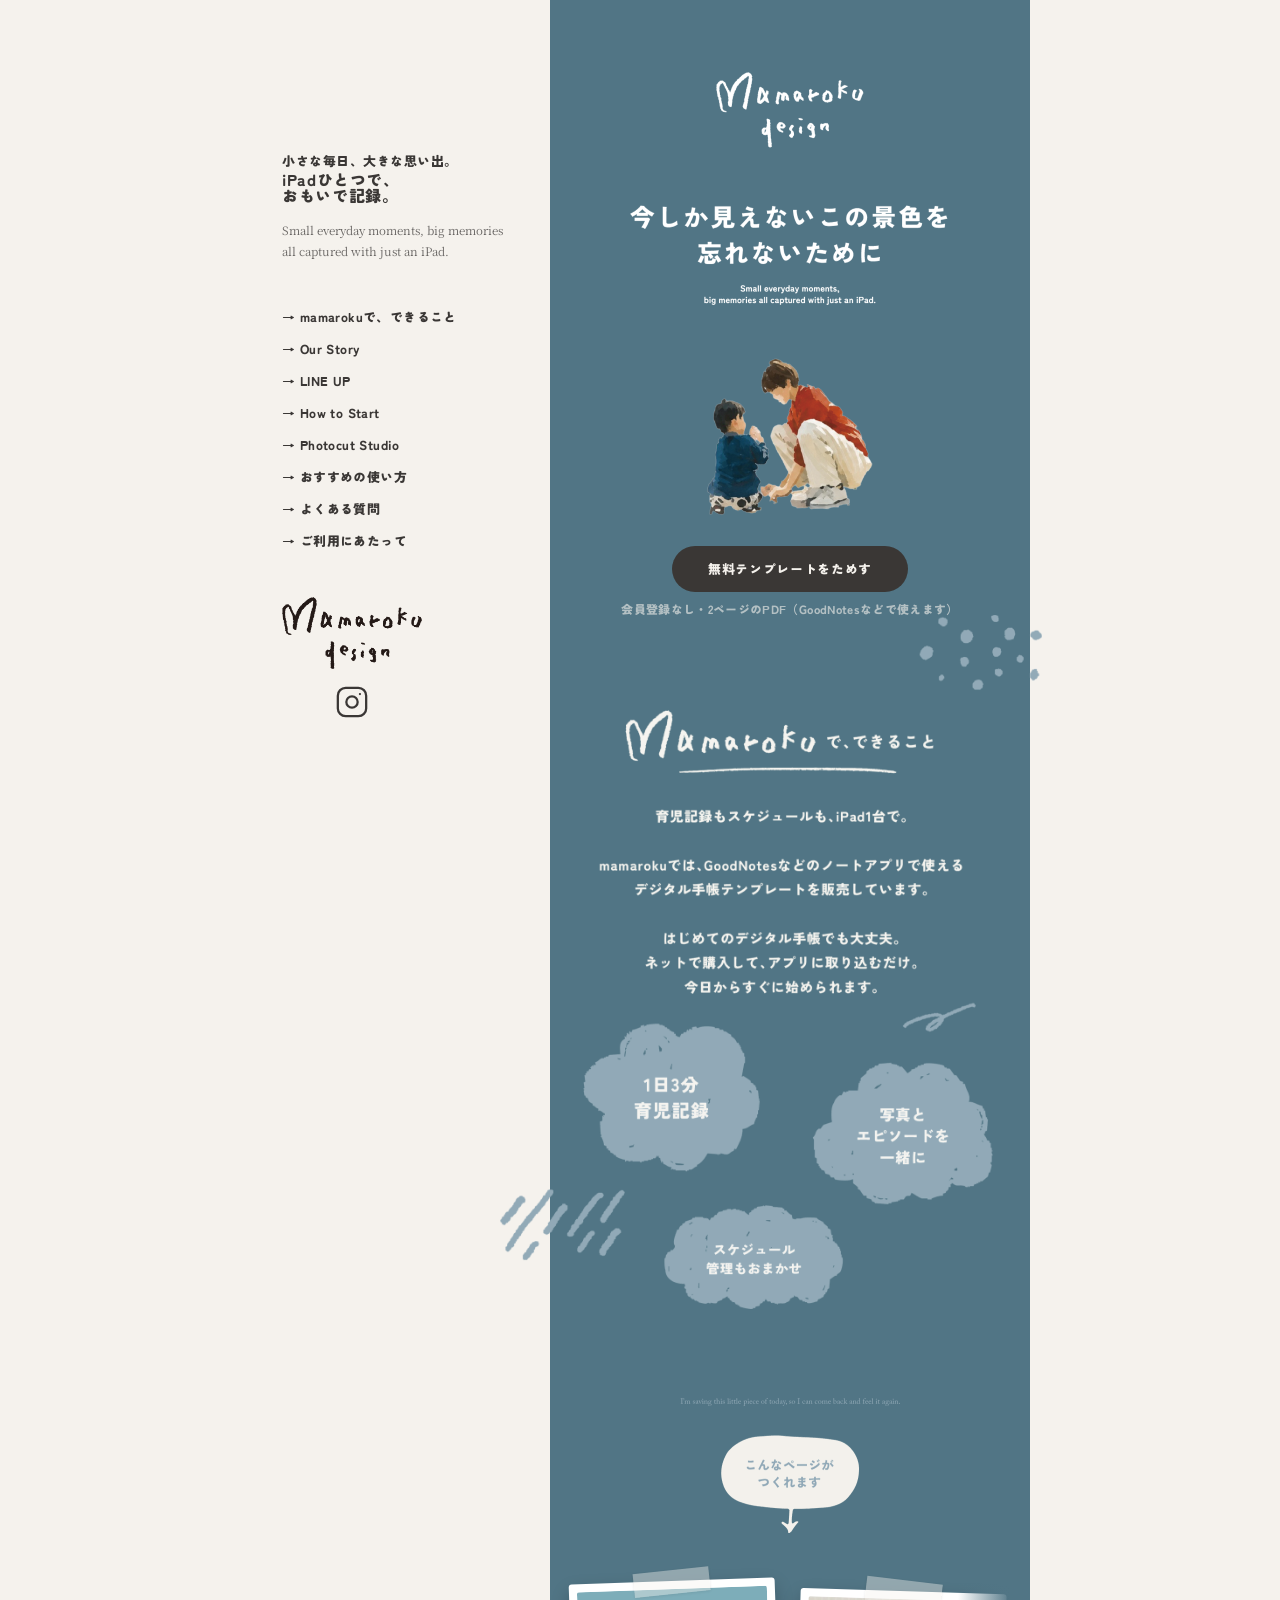
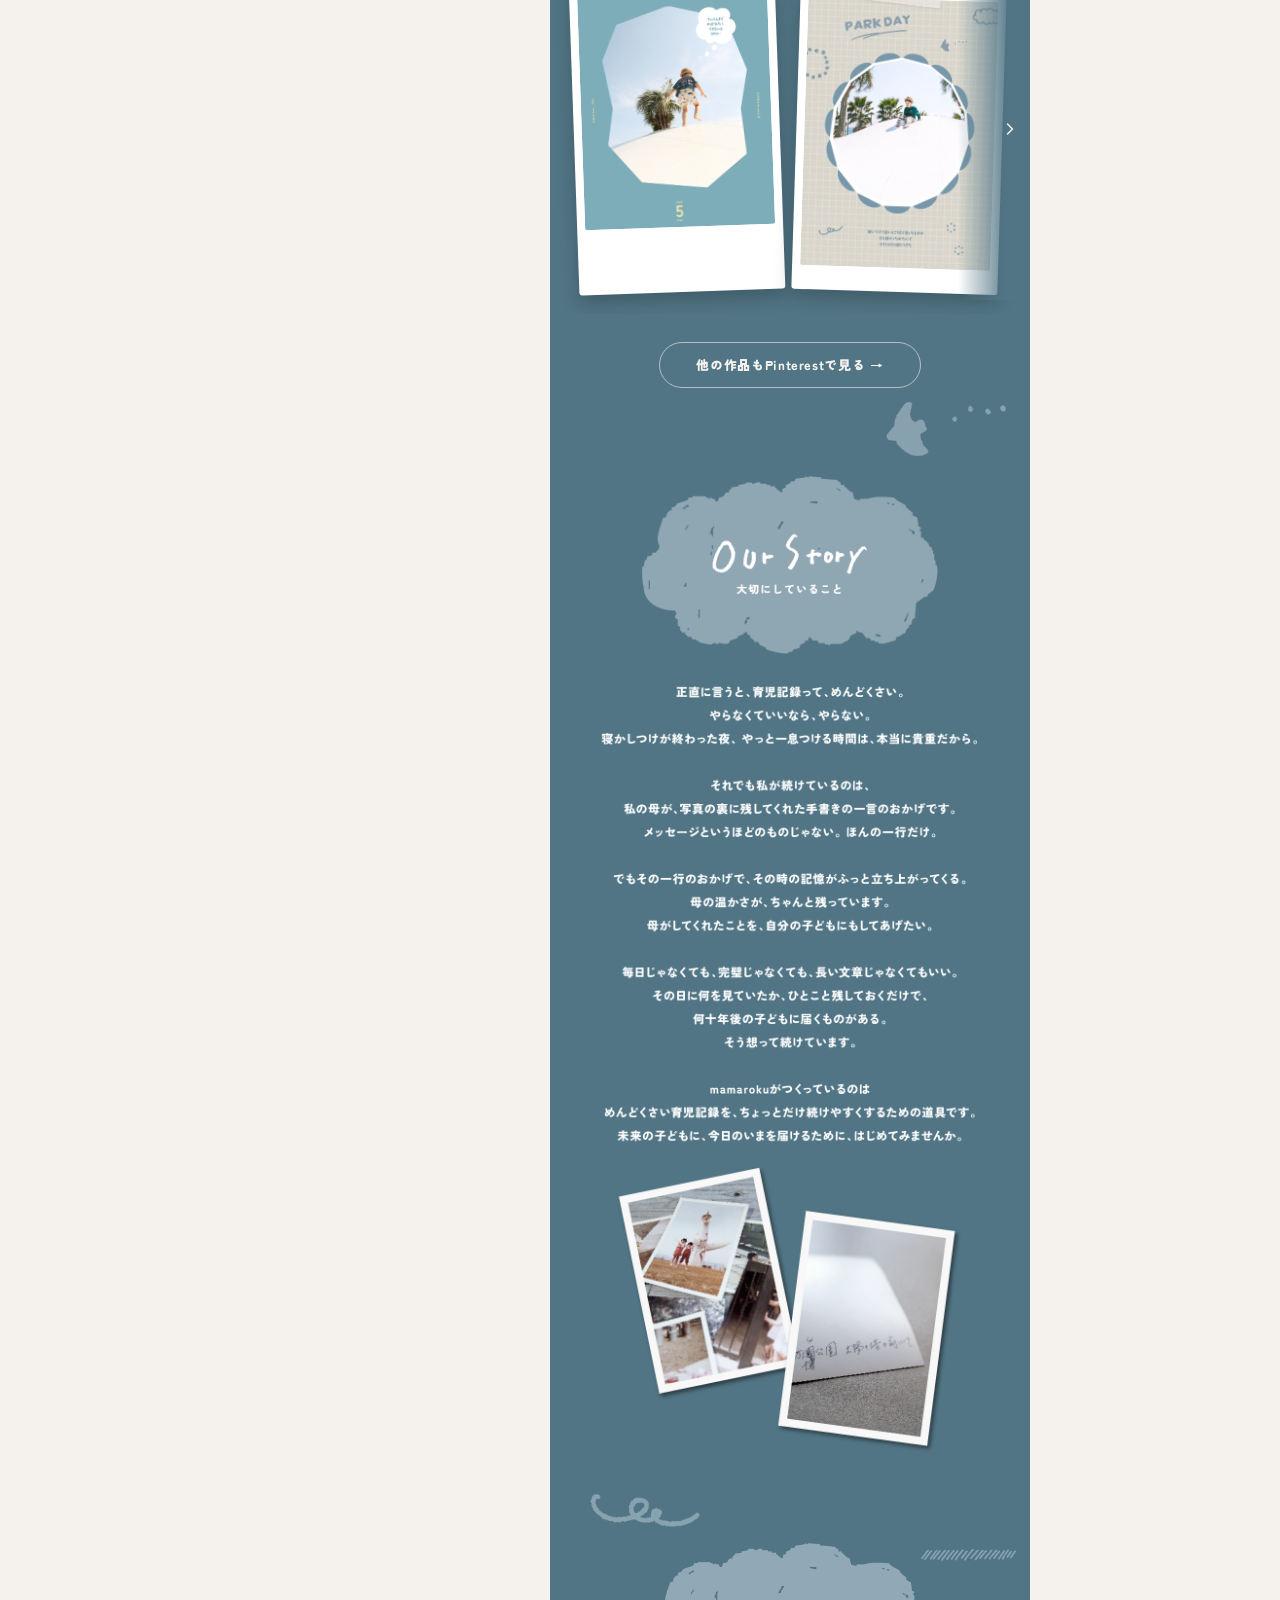
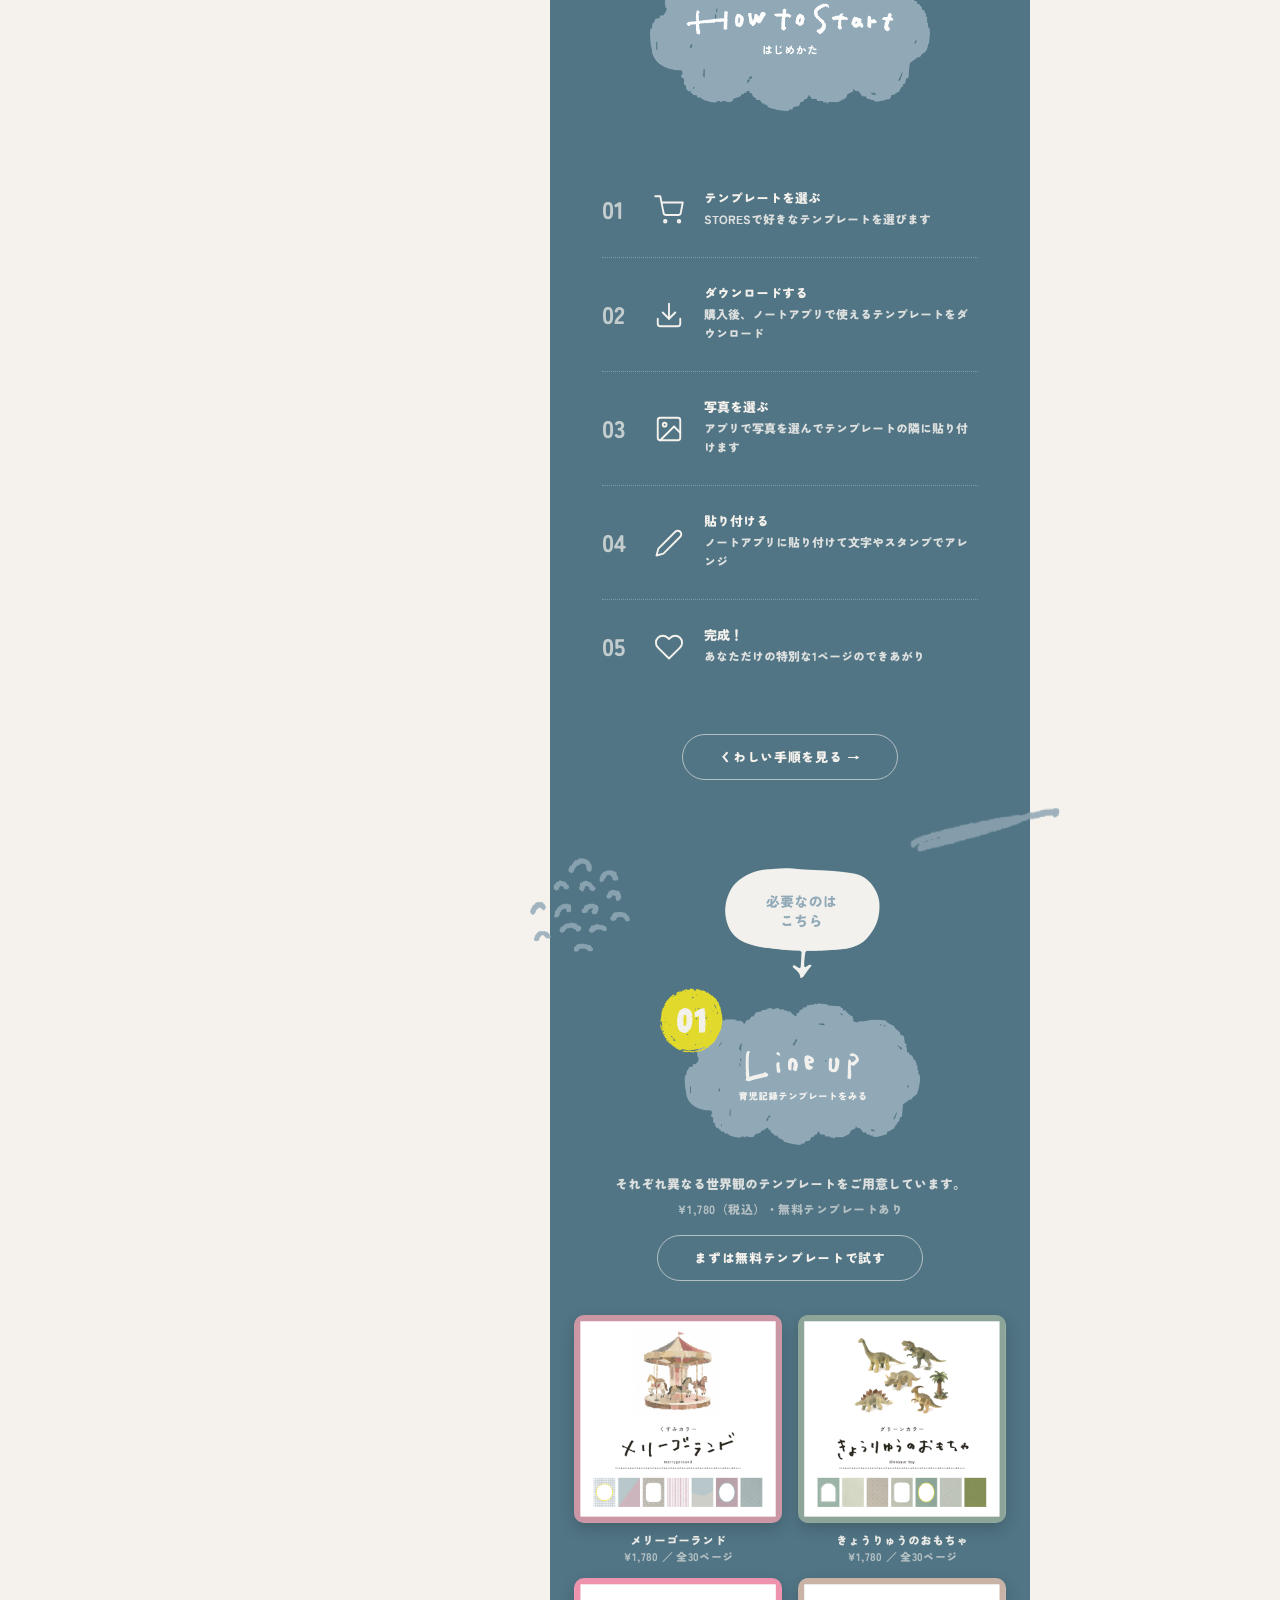
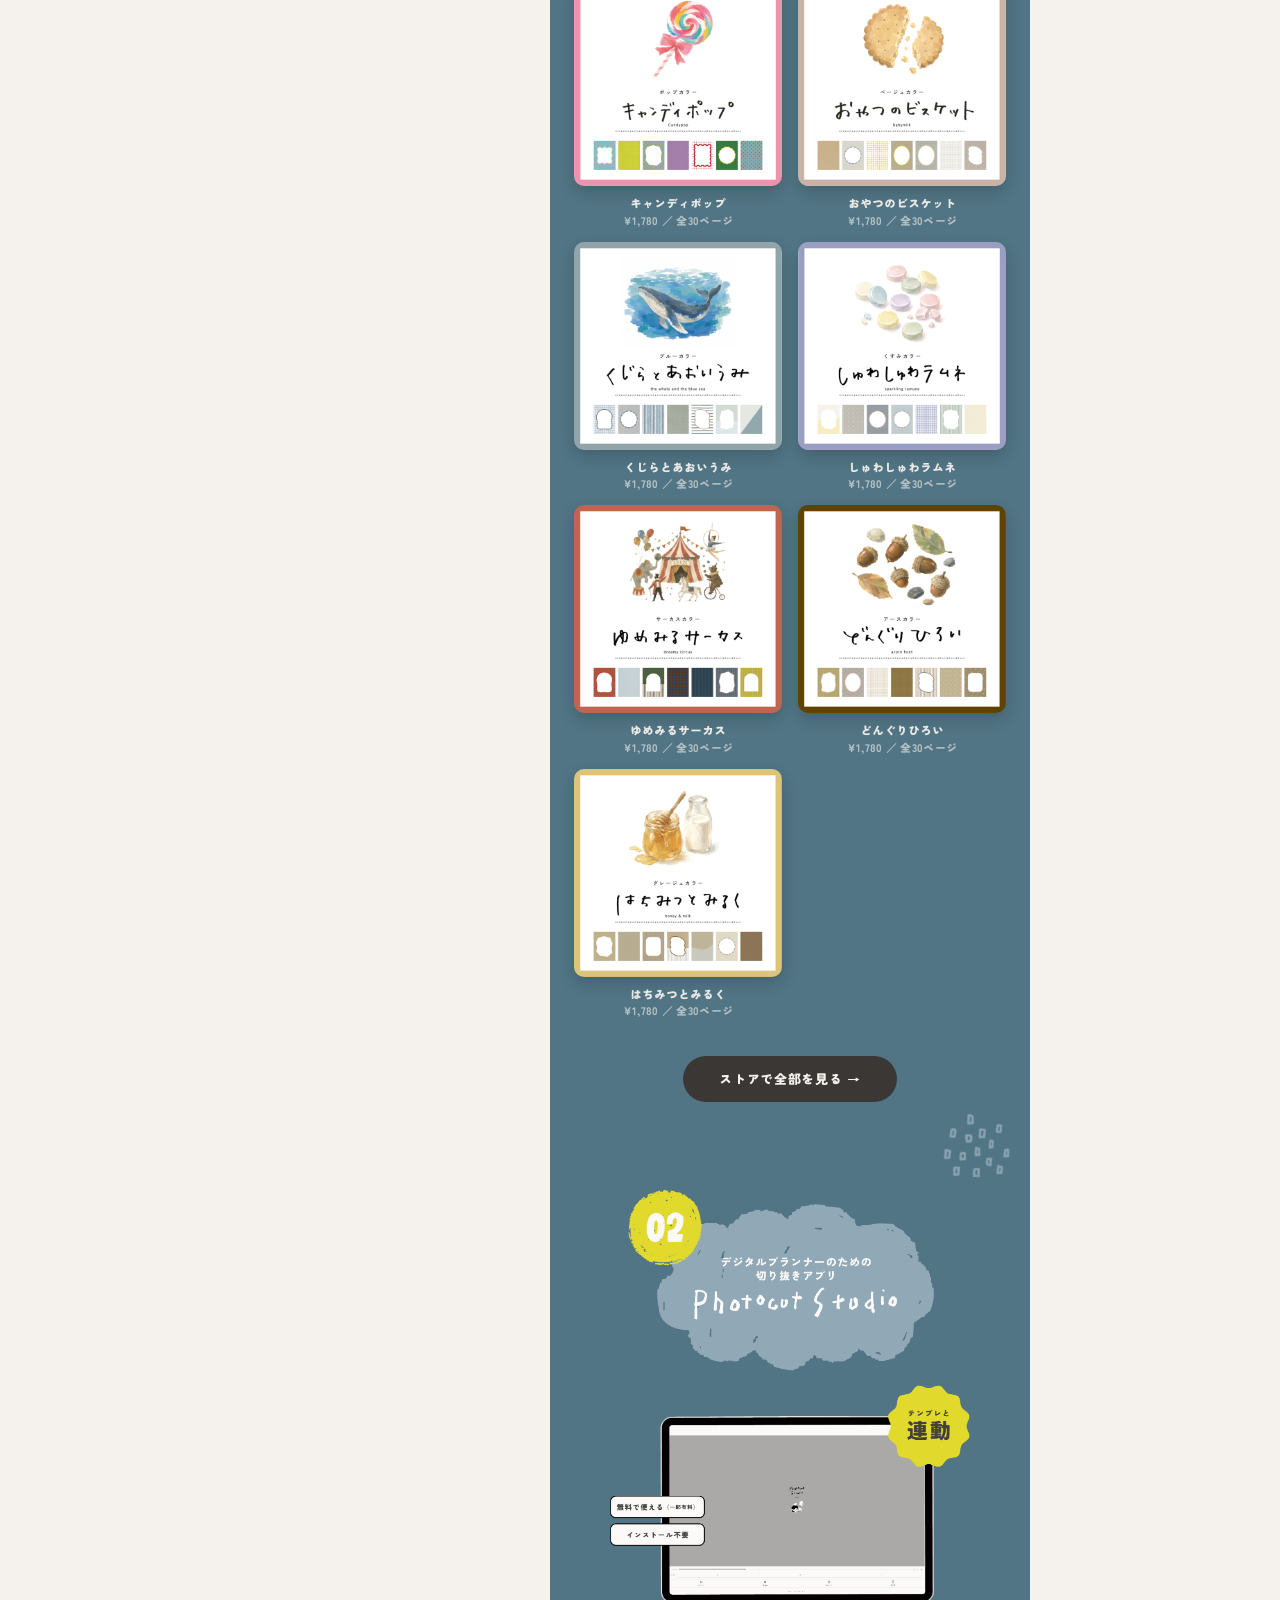
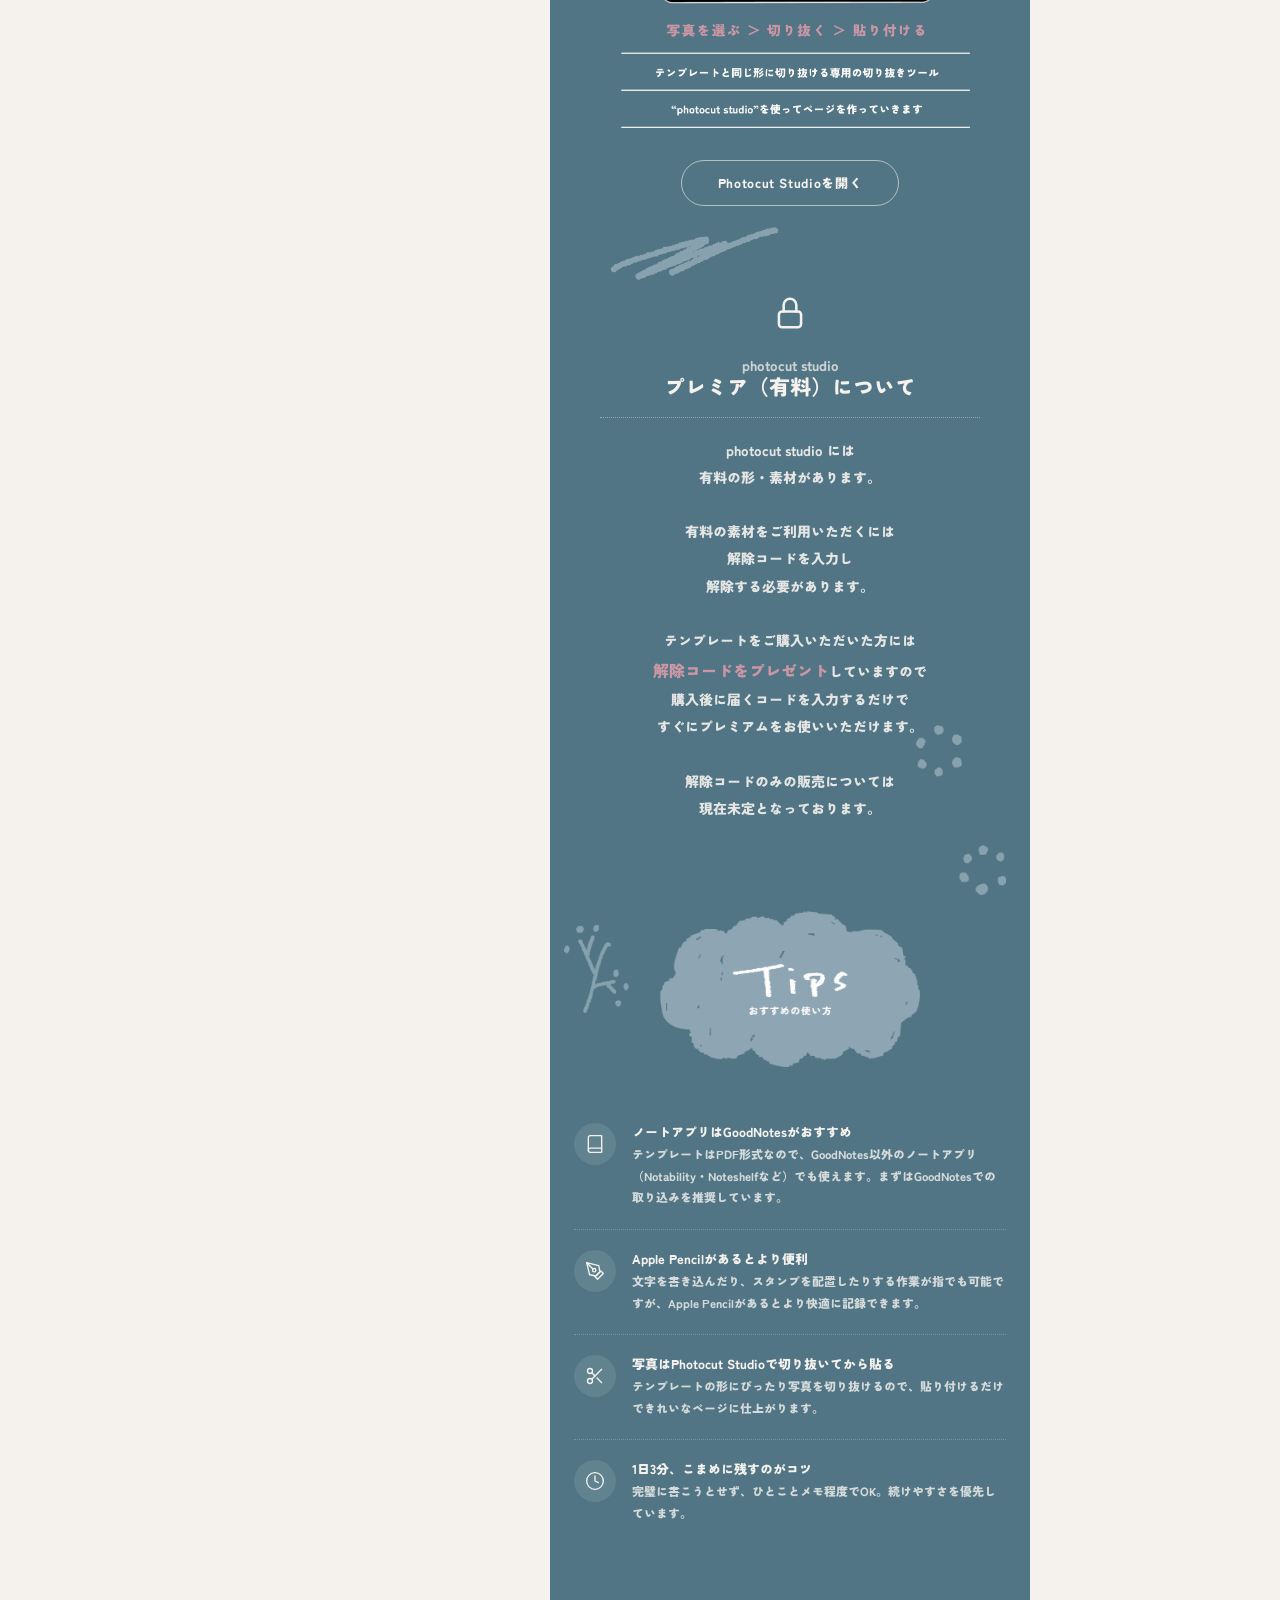
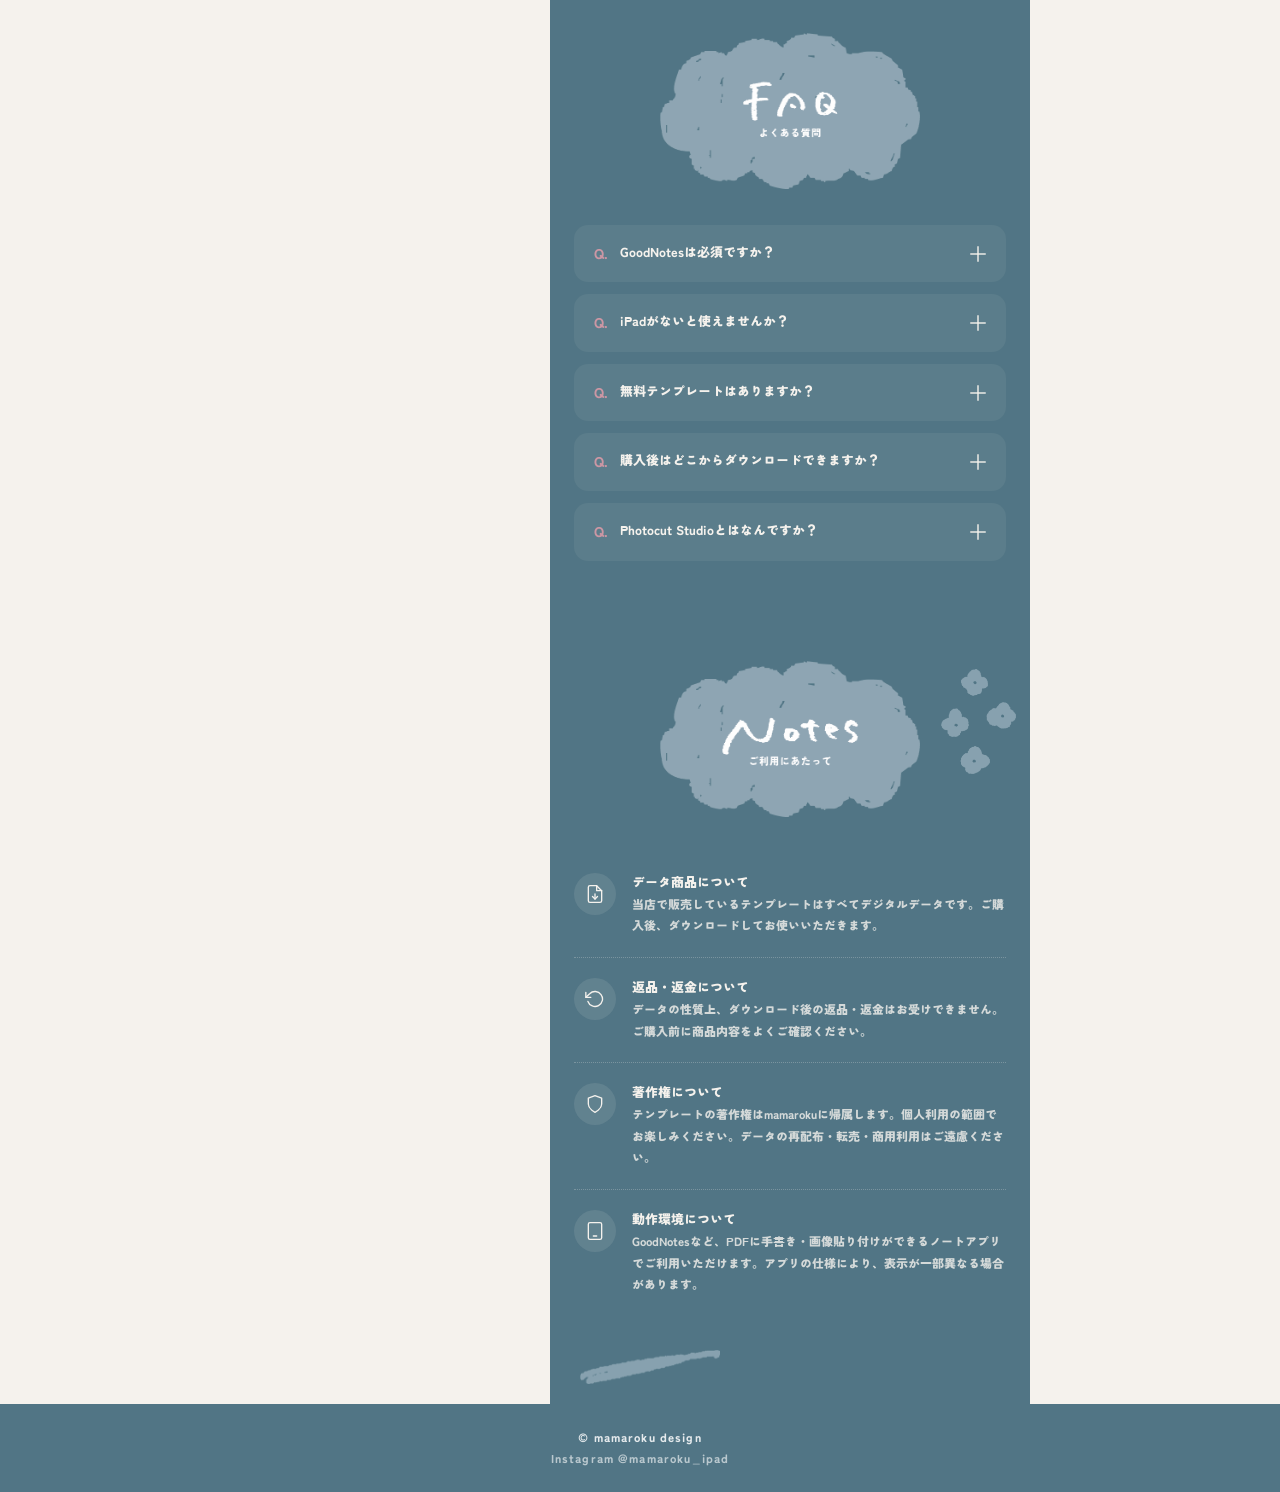
==== commit bfa759a4: "日付入り daily template 2026.8 を掲載から削除 日付入りをやめて日付フリーのテンプレートを新たに販売するため、一旦取り下げ。  - index.html: 商品グリッドから da" ====
--- a/index.html
+++ b/index.html
@@ -919,81 +919,74 @@
         <img loading="lazy" decoding="async" class="deco" src="images/redesign/deco-pill-dots.png" width="284" height="276" alt="" aria-hidden="true" style="width:65px; bottom:12px; right:20px; transform:rotate(6deg);">
         <img loading="lazy" decoding="async" class="lineup-badge" src="images/redesign/lineup-badge.png" width="520" height="553" alt="必要なのはこちら → 01 Line up 育児記録テンプレートをみる">
         <p class="lineup-intro">それぞれ異なる世界観のテンプレートをご用意しています。</p>
-        <p class="lineup-price">¥1,280〜（税込）・無料テンプレートあり</p>
+        <p class="lineup-price">¥1,780（税込）・無料テンプレートあり</p>
         <a class="btn-outline lineup-try" href="free.html">まずは無料テンプレートで試す</a>
         <div class="product-grid">
-          <a href="https://mamaroku-design.stores.jp/items/6a2d382213b903dbc9e5b6ad" target="_blank" rel="noopener noreferrer">
+          <a href="https://mamaroku-design.stores.jp/items/6a2d382213b903dbc9e5b6ad" target="_blank" rel="noopener">
             <img loading="lazy" decoding="async" src="images/redesign/product-01-merry.png" width="600" height="600" alt="メリーゴーランド（くすみカラー）">
             <span class="product-meta">
               <span class="product-name">メリーゴーランド</span>
               <span class="product-spec">¥1,780 ／ 全30ページ</span>
             </span>
           </a>
-          <a href="https://mamaroku-design.stores.jp/items/6a2d55b8b0a302ae7f68aab4" target="_blank" rel="noopener noreferrer">
+          <a href="https://mamaroku-design.stores.jp/items/6a2d55b8b0a302ae7f68aab4" target="_blank" rel="noopener">
             <img loading="lazy" decoding="async" src="images/redesign/product-02-dino.png" width="600" height="600" alt="きょうりゅうのおもちゃ（グリーンカラー）">
             <span class="product-meta">
               <span class="product-name">きょうりゅうのおもちゃ</span>
               <span class="product-spec">¥1,780 ／ 全30ページ</span>
             </span>
           </a>
-          <a href="https://mamaroku-design.stores.jp/items/6a2d560051afd117aaa99dfa" target="_blank" rel="noopener noreferrer">
+          <a href="https://mamaroku-design.stores.jp/items/6a2d560051afd117aaa99dfa" target="_blank" rel="noopener">
             <img loading="lazy" decoding="async" src="images/redesign/product-03-candy.png" width="600" height="600" alt="キャンディポップ（ポップカラー）">
             <span class="product-meta">
               <span class="product-name">キャンディポップ</span>
               <span class="product-spec">¥1,780 ／ 全30ページ</span>
             </span>
           </a>
-          <a href="https://mamaroku-design.stores.jp/items/6a2d56692a10e4a4440edf1f" target="_blank" rel="noopener noreferrer">
+          <a href="https://mamaroku-design.stores.jp/items/6a2d56692a10e4a4440edf1f" target="_blank" rel="noopener">
             <img loading="lazy" decoding="async" src="images/redesign/product-04-biscuit.png" width="600" height="600" alt="おやつのビスケット（ベージュカラー）">
             <span class="product-meta">
               <span class="product-name">おやつのビスケット</span>
               <span class="product-spec">¥1,780 ／ 全30ページ</span>
             </span>
           </a>
-          <a href="https://mamaroku-design.stores.jp/items/6a2d56c5b0a302b35d68aac2" target="_blank" rel="noopener noreferrer">
+          <a href="https://mamaroku-design.stores.jp/items/6a2d56c5b0a302b35d68aac2" target="_blank" rel="noopener">
             <img loading="lazy" decoding="async" src="images/redesign/product-05-whale.png" width="600" height="600" alt="くじらとあおいうみ（ブルーカラー）">
             <span class="product-meta">
               <span class="product-name">くじらとあおいうみ</span>
               <span class="product-spec">¥1,780 ／ 全30ページ</span>
             </span>
           </a>
-          <a href="https://mamaroku-design.stores.jp/items/6a2d570913b903bbfde5b693" target="_blank" rel="noopener noreferrer">
+          <a href="https://mamaroku-design.stores.jp/items/6a2d570913b903bbfde5b693" target="_blank" rel="noopener">
             <img loading="lazy" decoding="async" src="images/redesign/product-06-ramune.png" width="600" height="600" alt="しゅわしゅわラムネ（くすみカラー）">
             <span class="product-meta">
               <span class="product-name">しゅわしゅわラムネ</span>
               <span class="product-spec">¥1,780 ／ 全30ページ</span>
             </span>
           </a>
-          <a href="https://mamaroku-design.stores.jp/items/6a2d574251afd11bb2a99eed" target="_blank" rel="noopener noreferrer">
+          <a href="https://mamaroku-design.stores.jp/items/6a2d574251afd11bb2a99eed" target="_blank" rel="noopener">
             <img loading="lazy" decoding="async" src="images/redesign/product-07-circus.png" width="600" height="600" alt="ゆめみるサーカス（サーカスカラー）">
             <span class="product-meta">
               <span class="product-name">ゆめみるサーカス</span>
               <span class="product-spec">¥1,780 ／ 全30ページ</span>
             </span>
           </a>
-          <a href="https://mamaroku-design.stores.jp/items/6a2d577051afd12b4ca99db8" target="_blank" rel="noopener noreferrer">
+          <a href="https://mamaroku-design.stores.jp/items/6a2d577051afd12b4ca99db8" target="_blank" rel="noopener">
             <img loading="lazy" decoding="async" src="images/redesign/product-08-acorn.png" width="600" height="600" alt="どんぐりひろい（アースカラー）">
             <span class="product-meta">
               <span class="product-name">どんぐりひろい</span>
               <span class="product-spec">¥1,780 ／ 全30ページ</span>
             </span>
           </a>
-          <a href="https://mamaroku-design.stores.jp/items/6a2d57b513b903bff8e5b6ae" target="_blank" rel="noopener noreferrer">
+          <a href="https://mamaroku-design.stores.jp/items/6a2d57b513b903bff8e5b6ae" target="_blank" rel="noopener">
             <img loading="lazy" decoding="async" src="images/redesign/product-09-honey.png" width="600" height="600" alt="はちみつとみるく（グレージュカラー）">
             <span class="product-meta">
               <span class="product-name">はちみつとみるく</span>
               <span class="product-spec">¥1,780 ／ 全30ページ</span>
             </span>
           </a>
-          <a href="https://mamaroku-design.stores.jp/items/6a597f0580278e0fb02ac1b0" target="_blank" rel="noopener noreferrer">
-            <img loading="lazy" decoding="async" src="images/redesign/product-10-daily-2026-08.png" width="600" height="600" alt="daily template 2026.8">
-            <span class="product-meta">
-              <span class="product-name">daily template 2026.8</span>
-              <span class="product-spec">¥1,280 ／ 全31ページ</span>
-            </span>
-          </a>
         </div>
-        <a class="btn-black" href="https://mamaroku-design.stores.jp/" target="_blank" rel="noopener noreferrer">ストアで全部を見る →</a>
+        <a class="btn-black" href="https://mamaroku-design.stores.jp/" target="_blank" rel="noopener">ストアで全部を見る →</a>
       </section>
 
       <!-- Photocut Studio -->
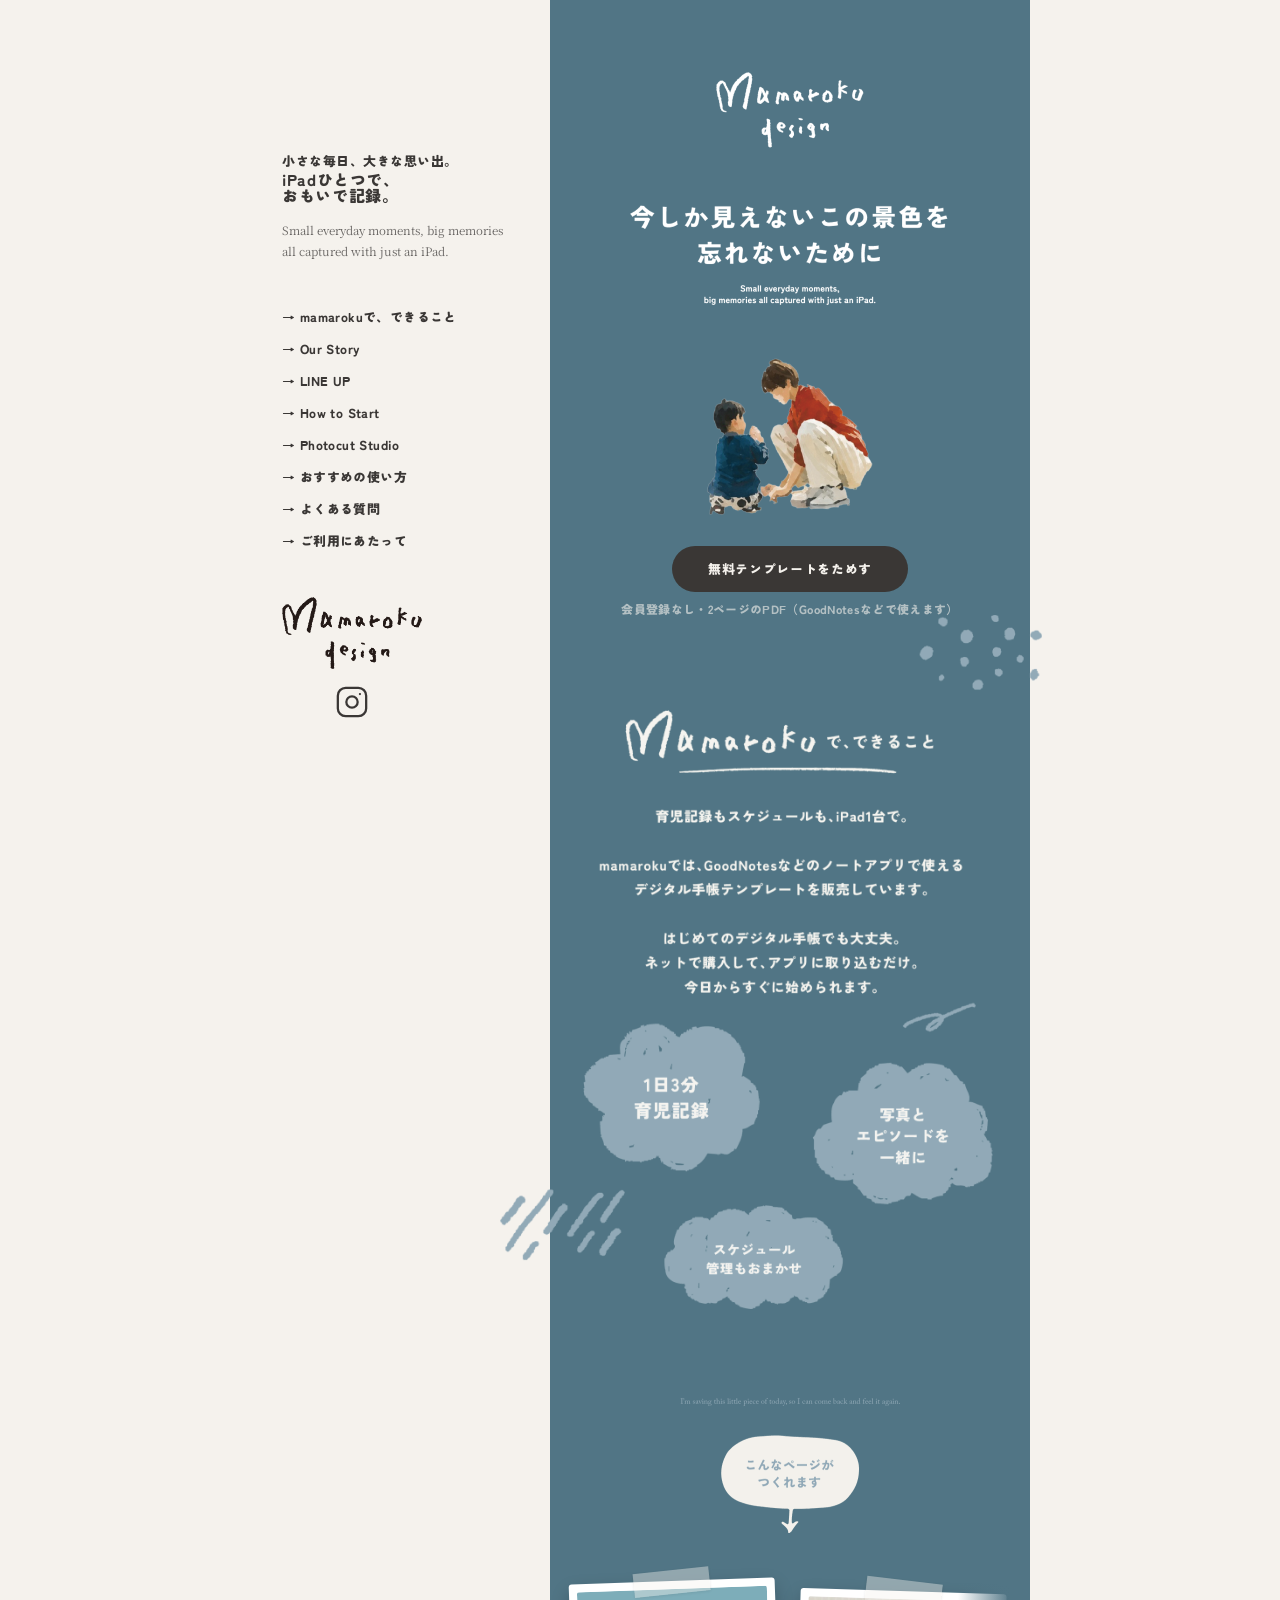
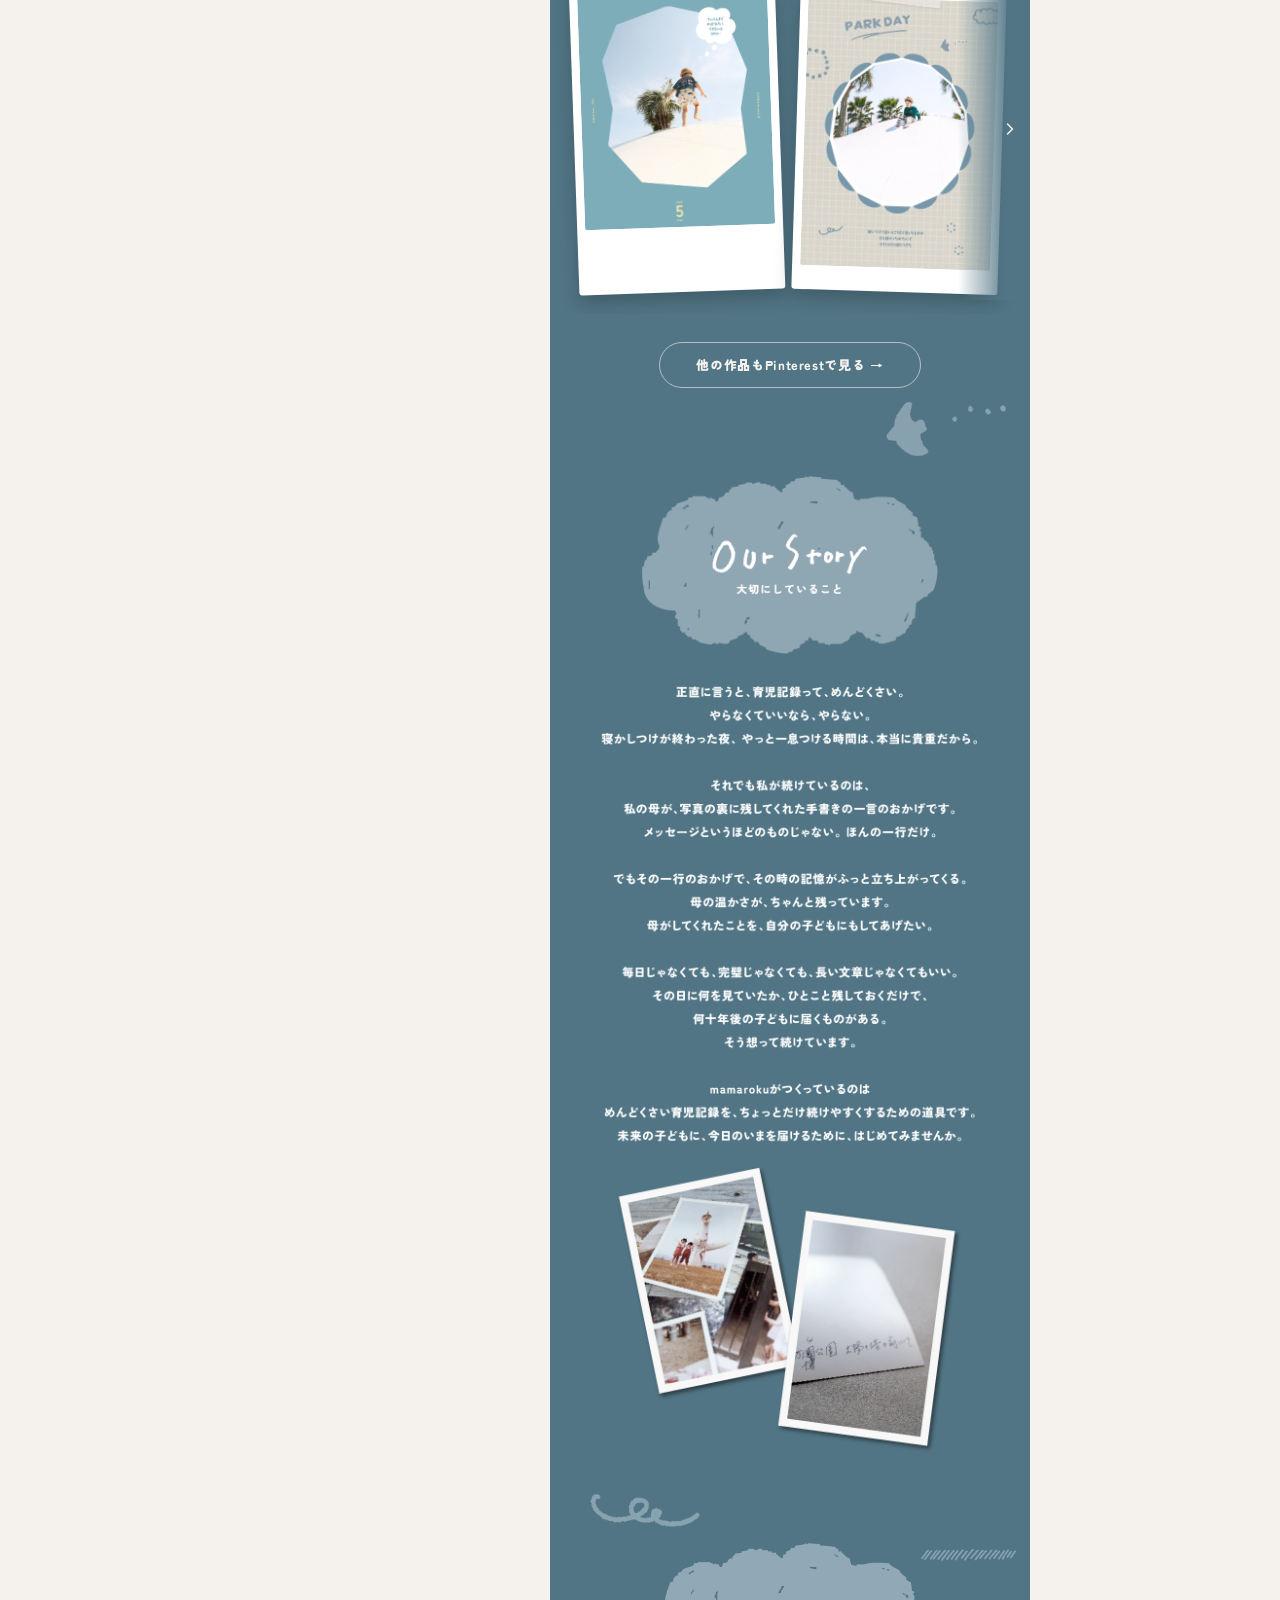
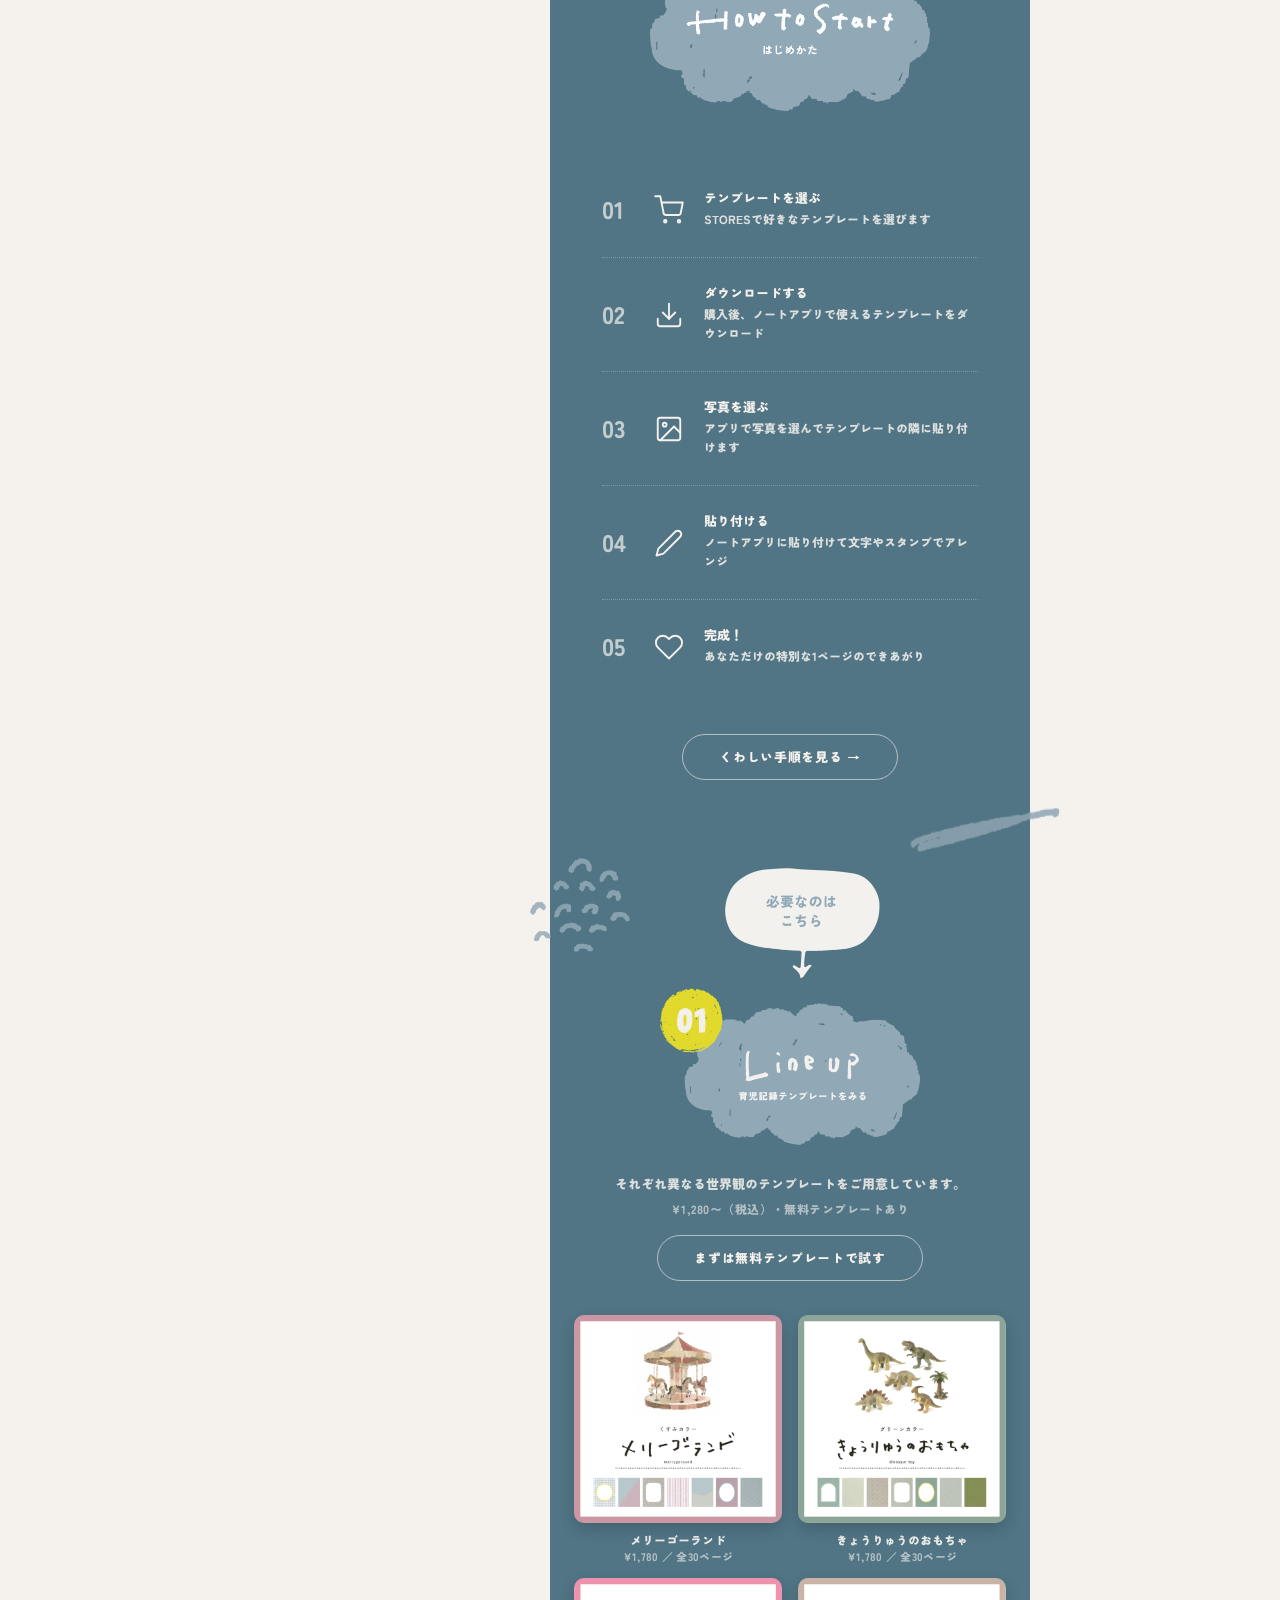
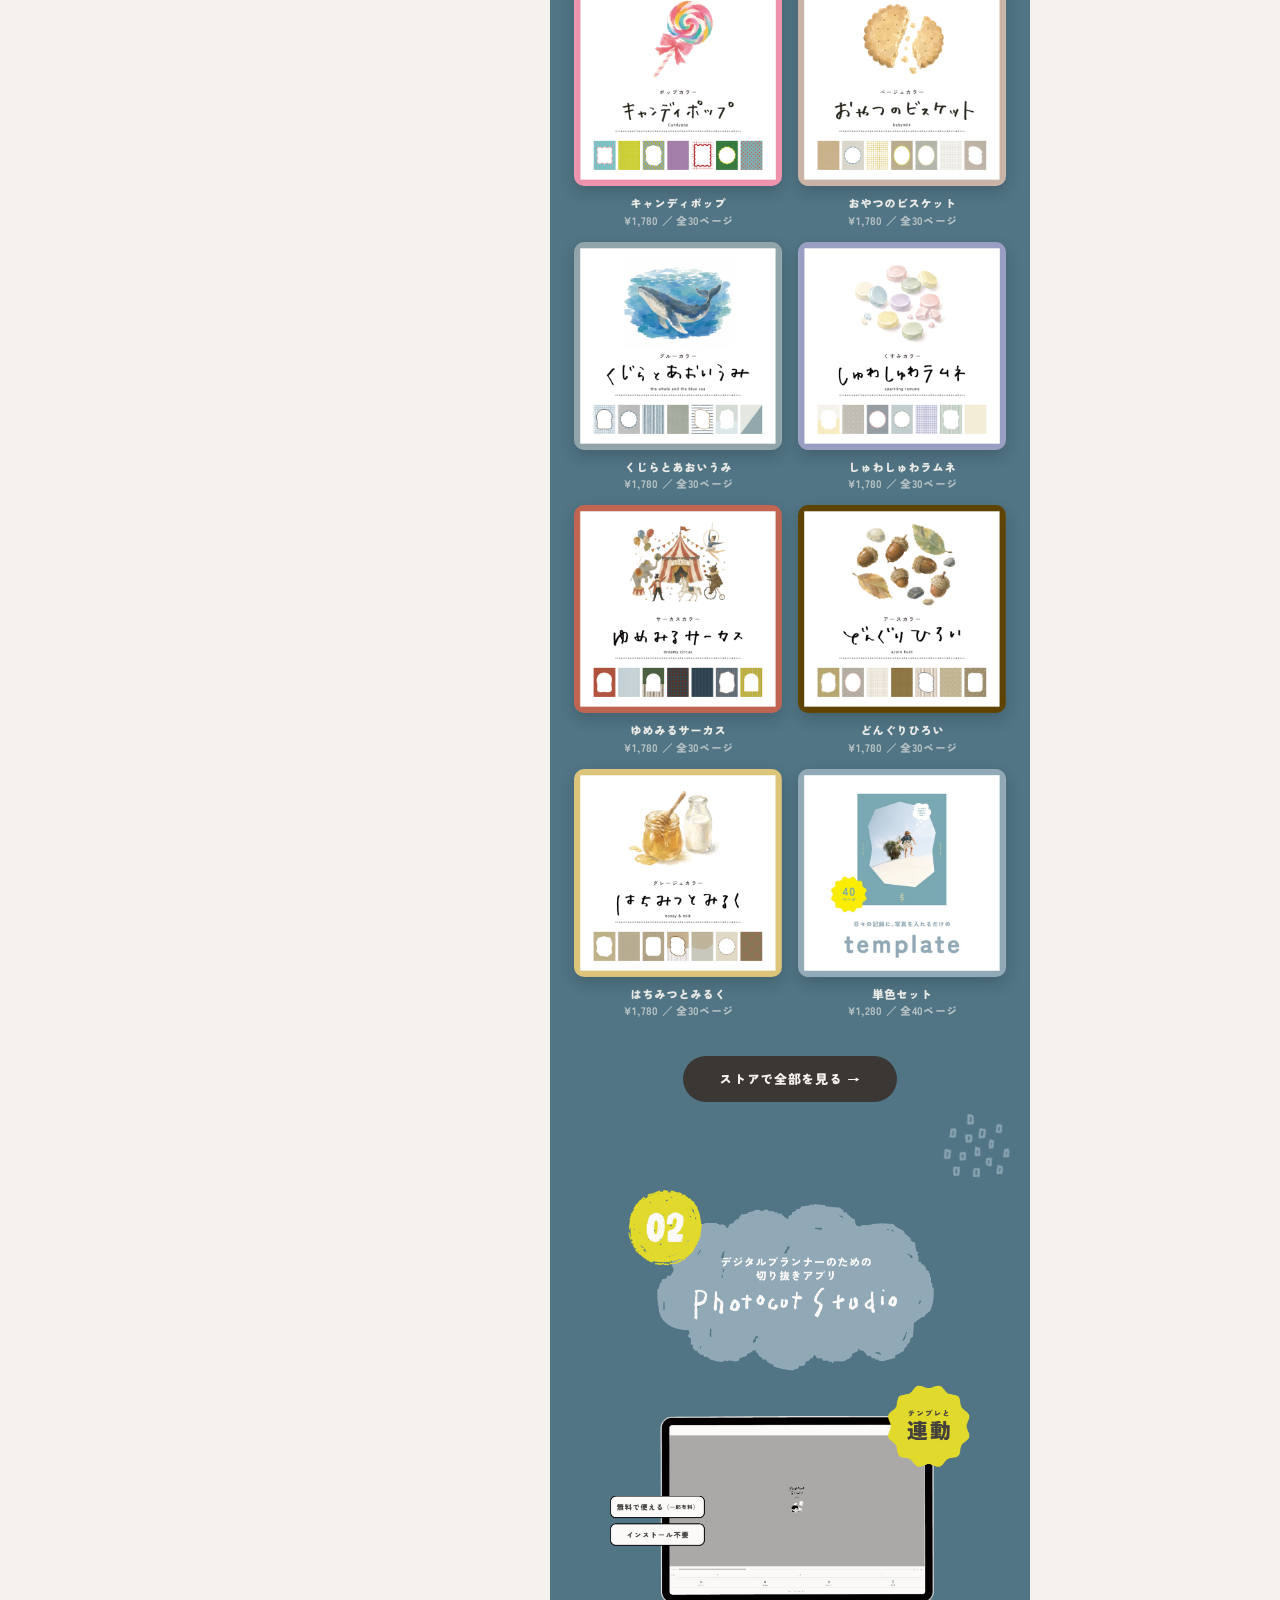
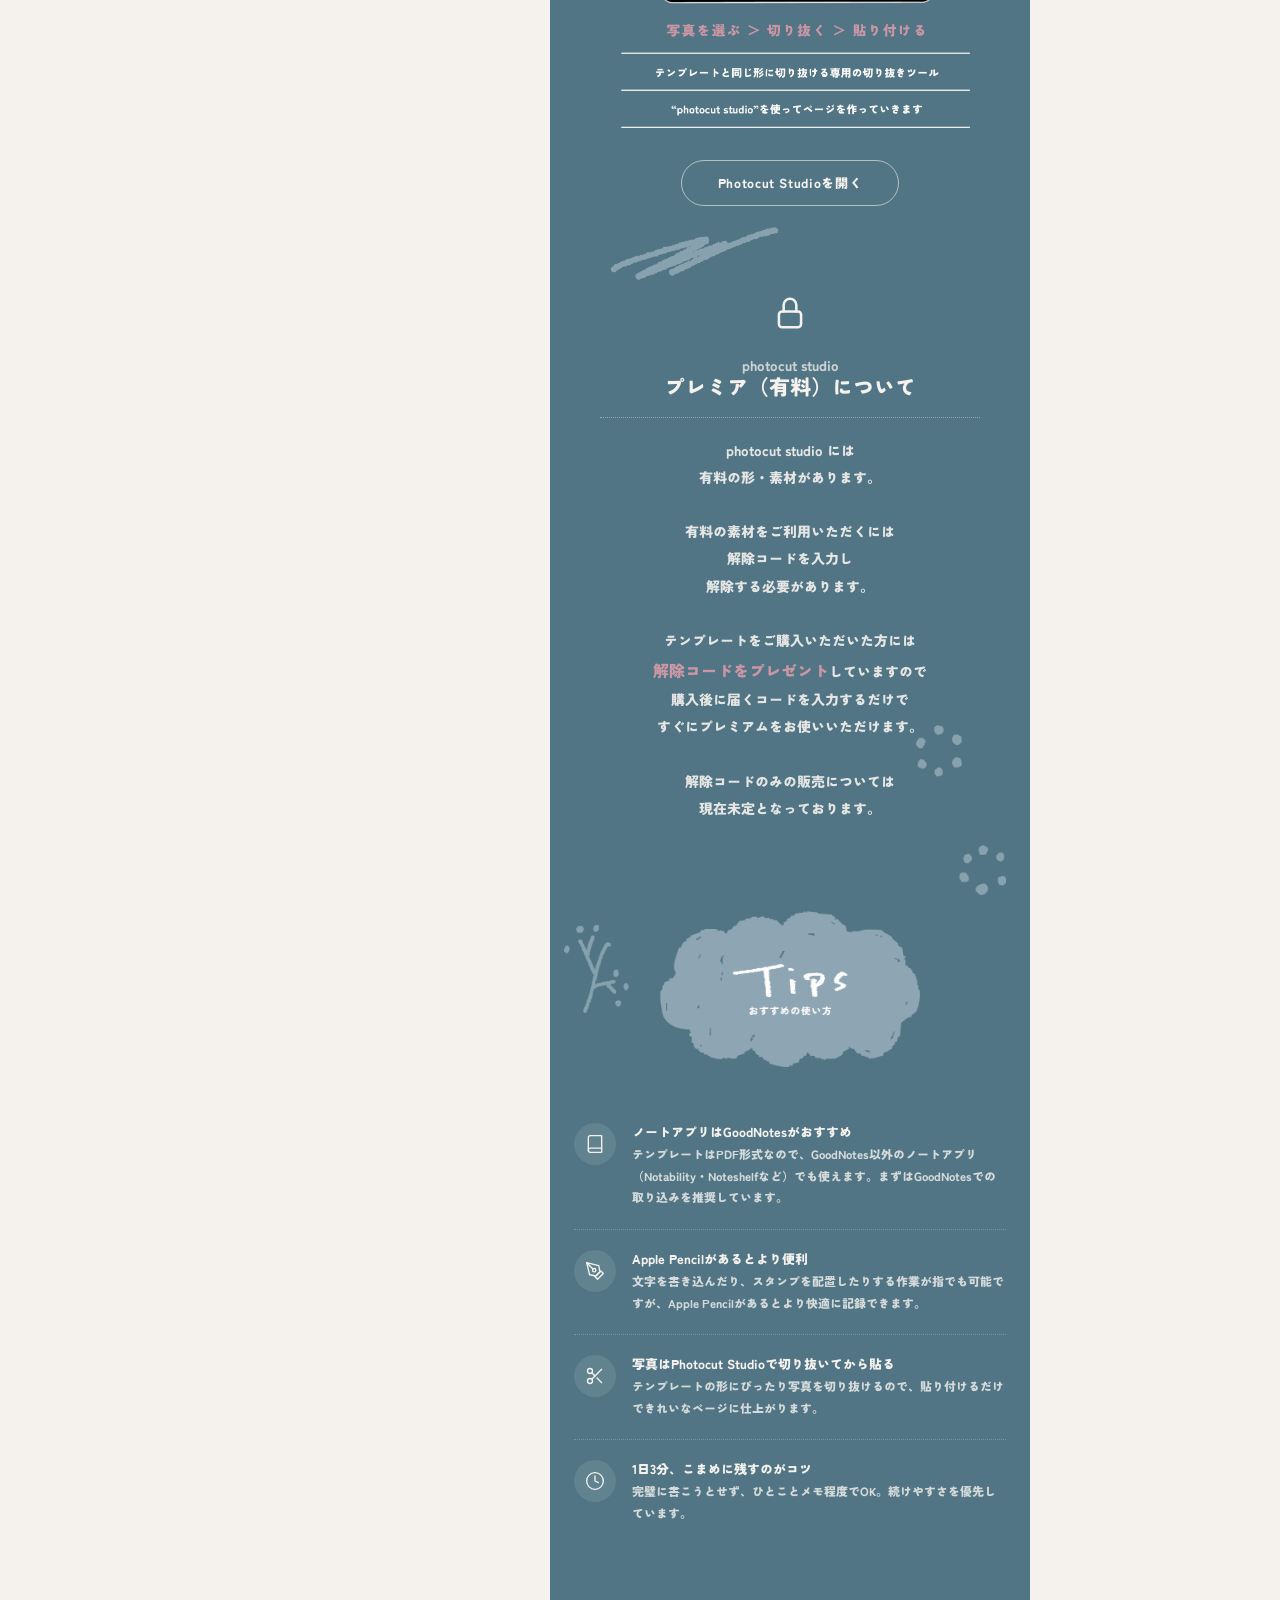
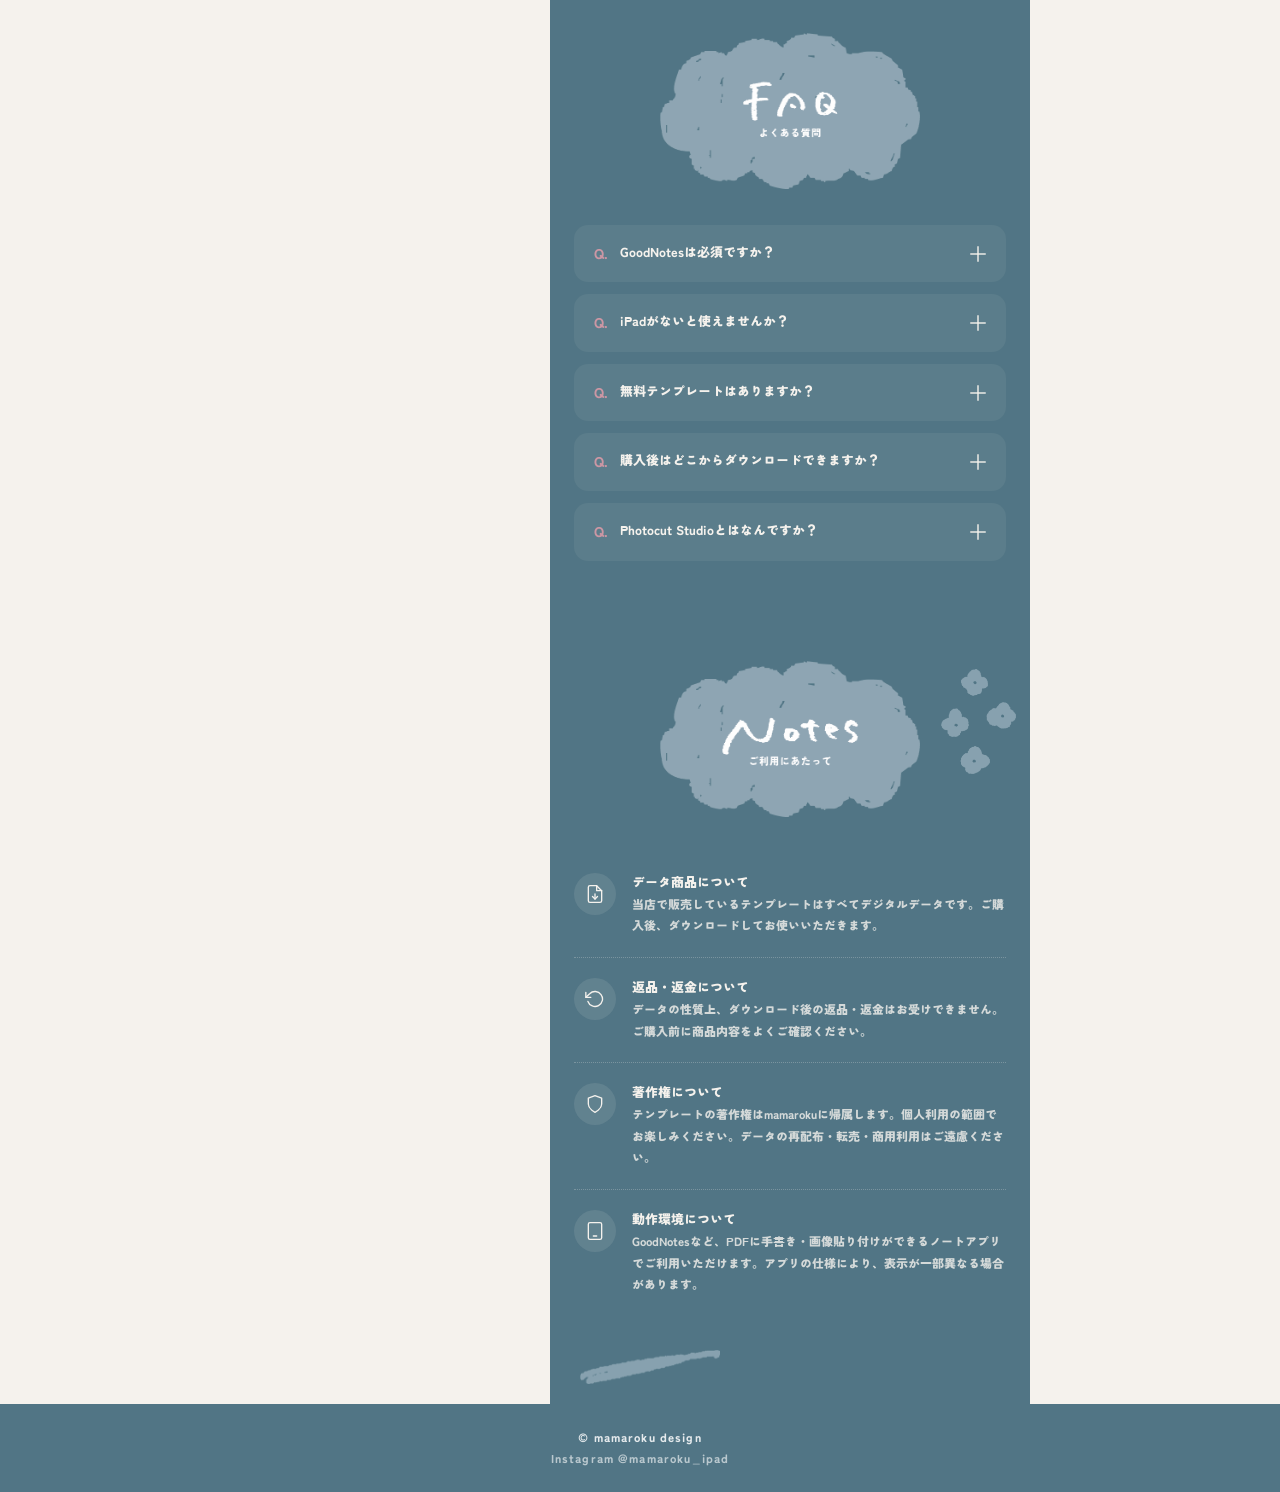
==== commit b2976d15: "商品リストに単色セットを追加 - images/redesign/product-10-solid-set.jpg（600x600・29KB） - 単色セット ¥1,280 ／ 全40ページ - 価格" ====
--- a/index.html
+++ b/index.html
@@ -919,7 +919,7 @@
         <img loading="lazy" decoding="async" class="deco" src="images/redesign/deco-pill-dots.png" width="284" height="276" alt="" aria-hidden="true" style="width:65px; bottom:12px; right:20px; transform:rotate(6deg);">
         <img loading="lazy" decoding="async" class="lineup-badge" src="images/redesign/lineup-badge.png" width="520" height="553" alt="必要なのはこちら → 01 Line up 育児記録テンプレートをみる">
         <p class="lineup-intro">それぞれ異なる世界観のテンプレートをご用意しています。</p>
-        <p class="lineup-price">¥1,780（税込）・無料テンプレートあり</p>
+        <p class="lineup-price">¥1,280〜（税込）・無料テンプレートあり</p>
         <a class="btn-outline lineup-try" href="free.html">まずは無料テンプレートで試す</a>
         <div class="product-grid">
           <a href="https://mamaroku-design.stores.jp/items/6a2d382213b903dbc9e5b6ad" target="_blank" rel="noopener">
@@ -983,6 +983,13 @@
             <span class="product-meta">
               <span class="product-name">はちみつとみるく</span>
               <span class="product-spec">¥1,780 ／ 全30ページ</span>
+            </span>
+          </a>
+          <a href="https://mamaroku-design.stores.jp/items/6a9515e7463f6052a0b20f10" target="_blank" rel="noopener">
+            <img loading="lazy" decoding="async" src="images/redesign/product-10-solid-set.jpg" width="600" height="600" alt="単色セット（日付なし・写真を入れるだけのテンプレート）">
+            <span class="product-meta">
+              <span class="product-name">単色セット</span>
+              <span class="product-spec">¥1,280 ／ 全40ページ</span>
             </span>
           </a>
         </div>
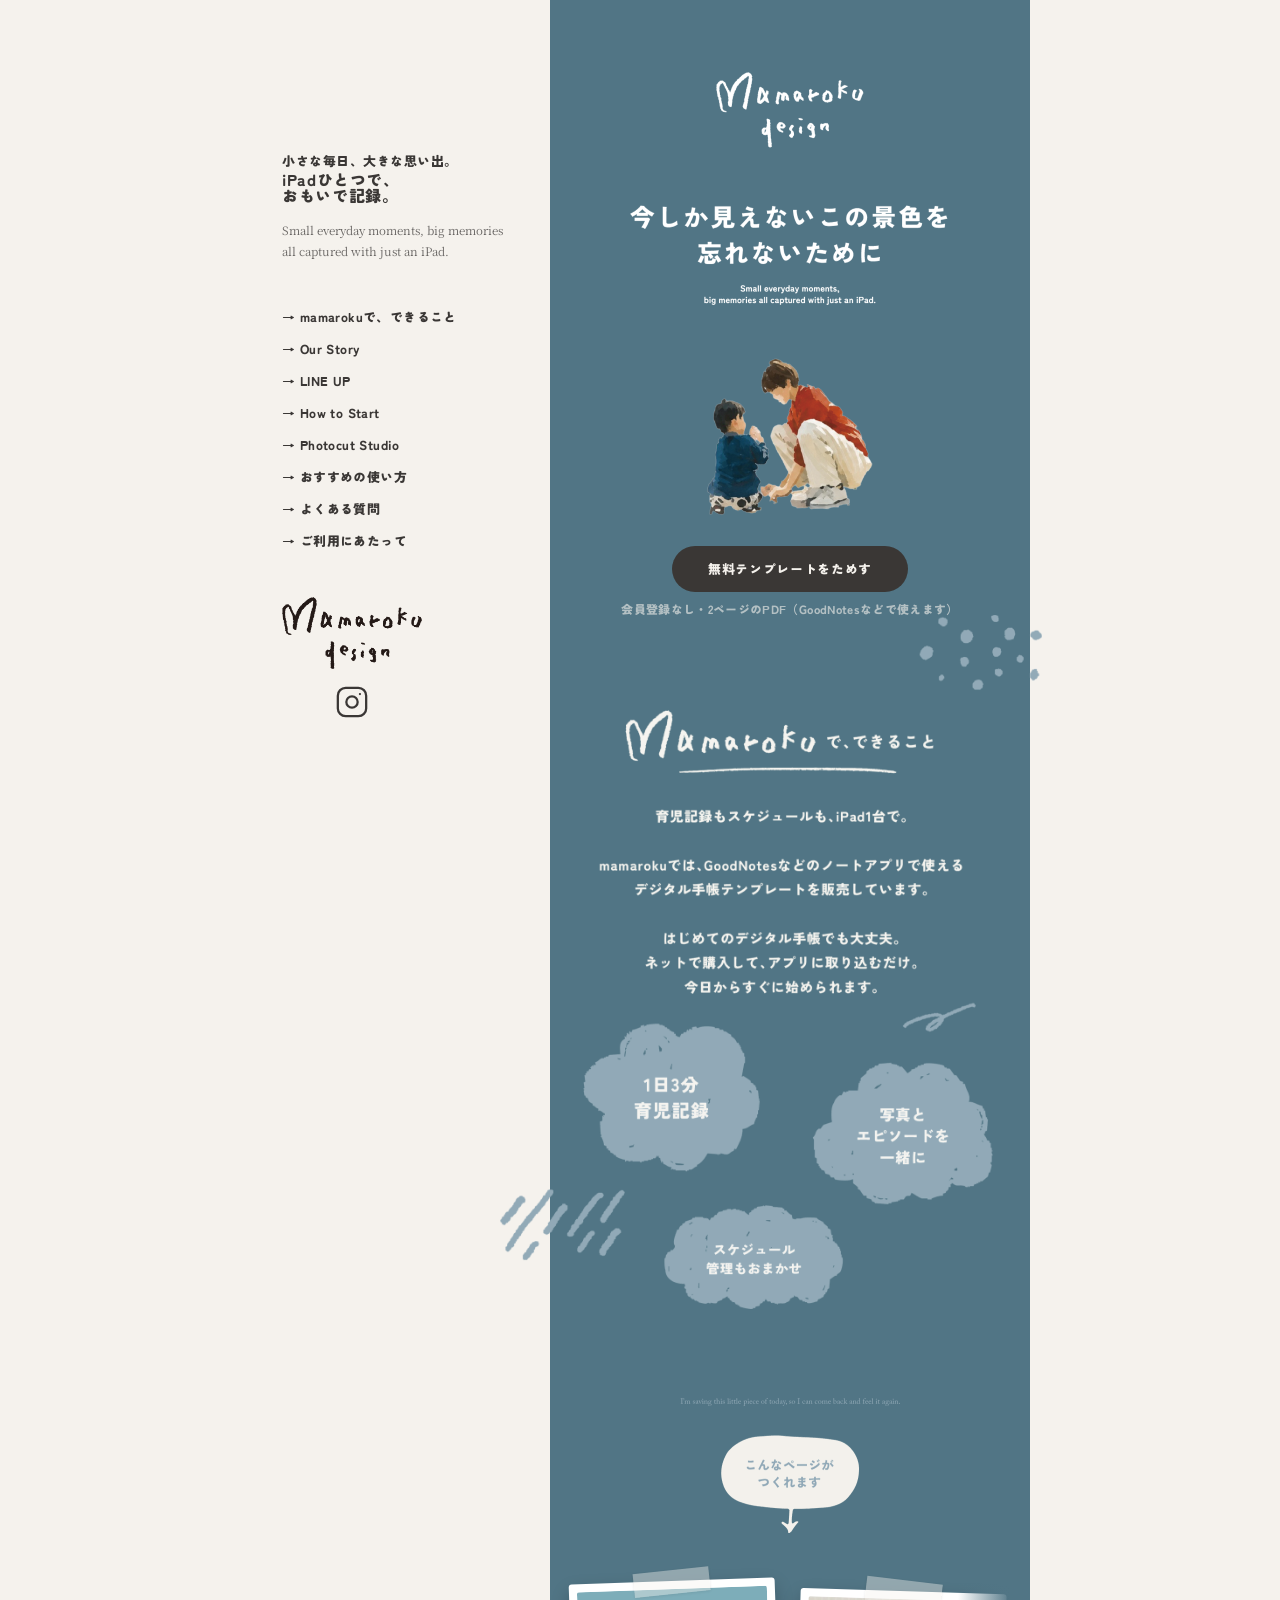
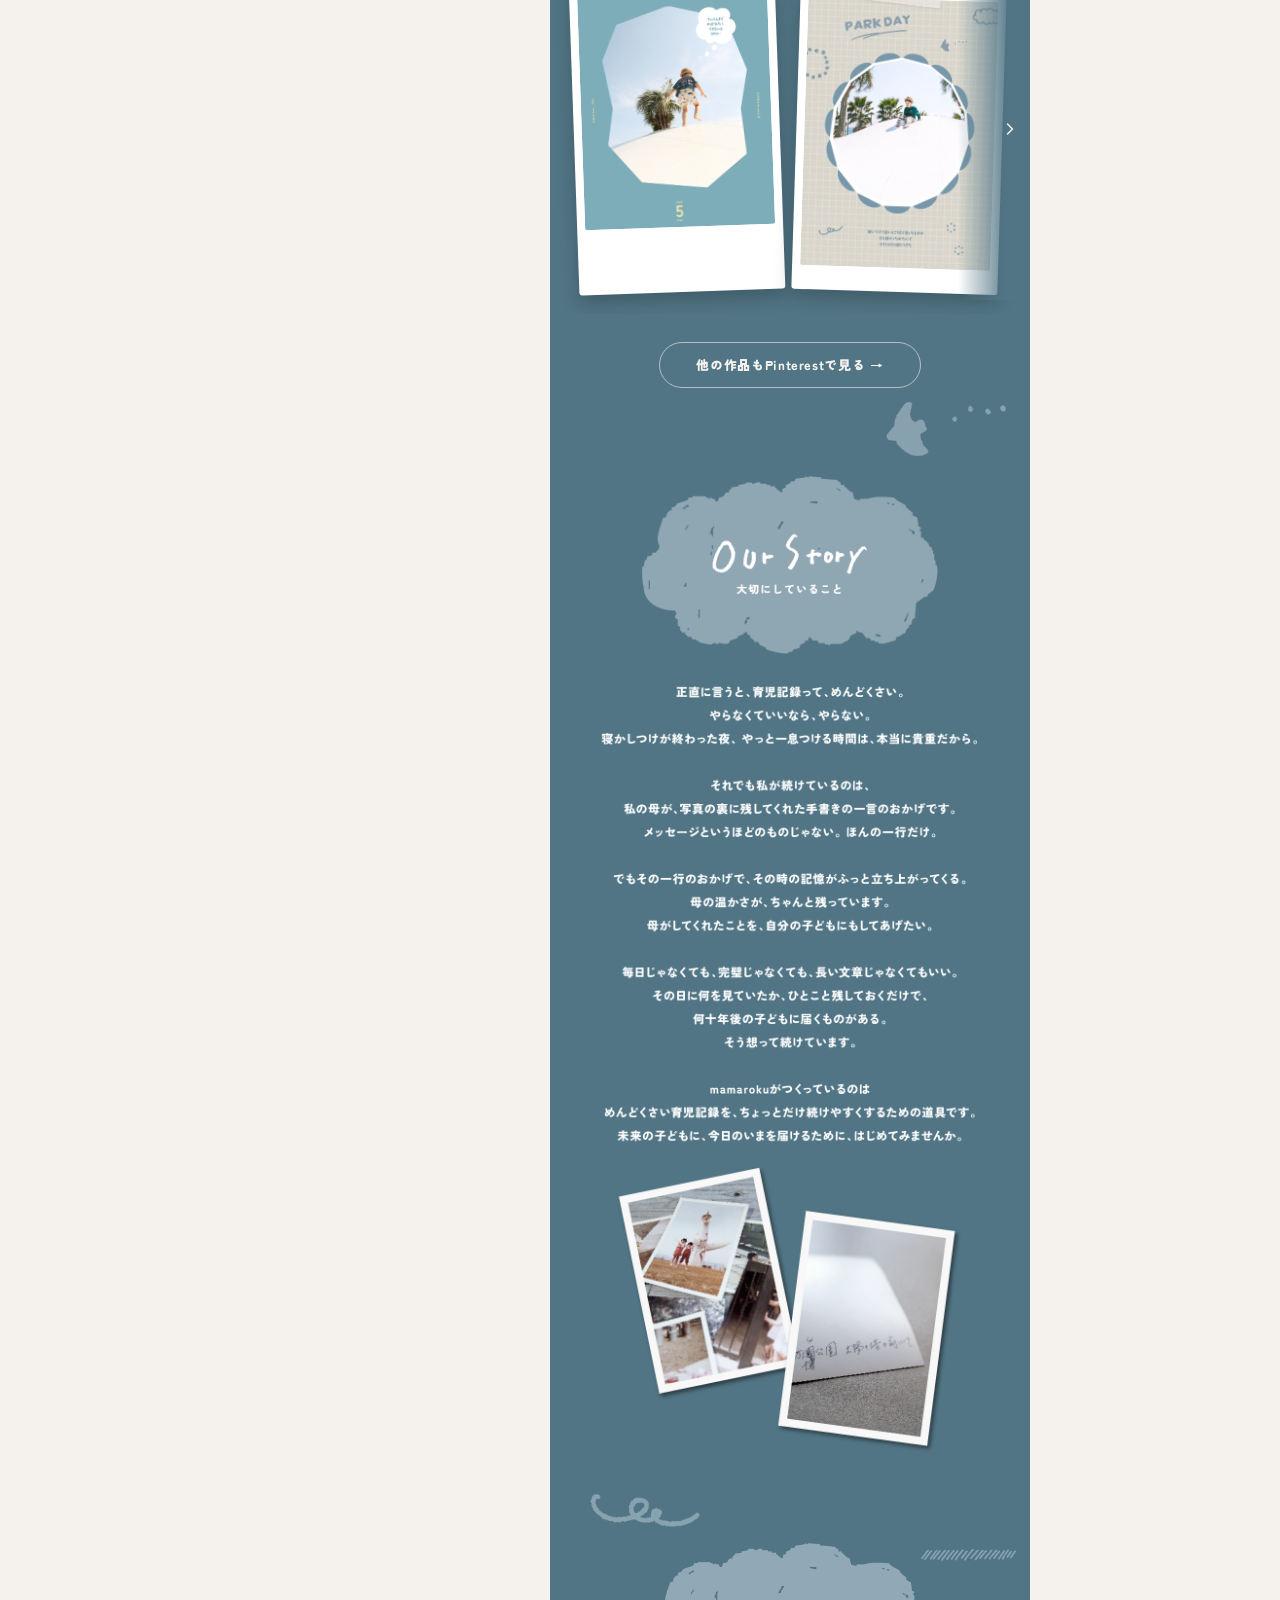
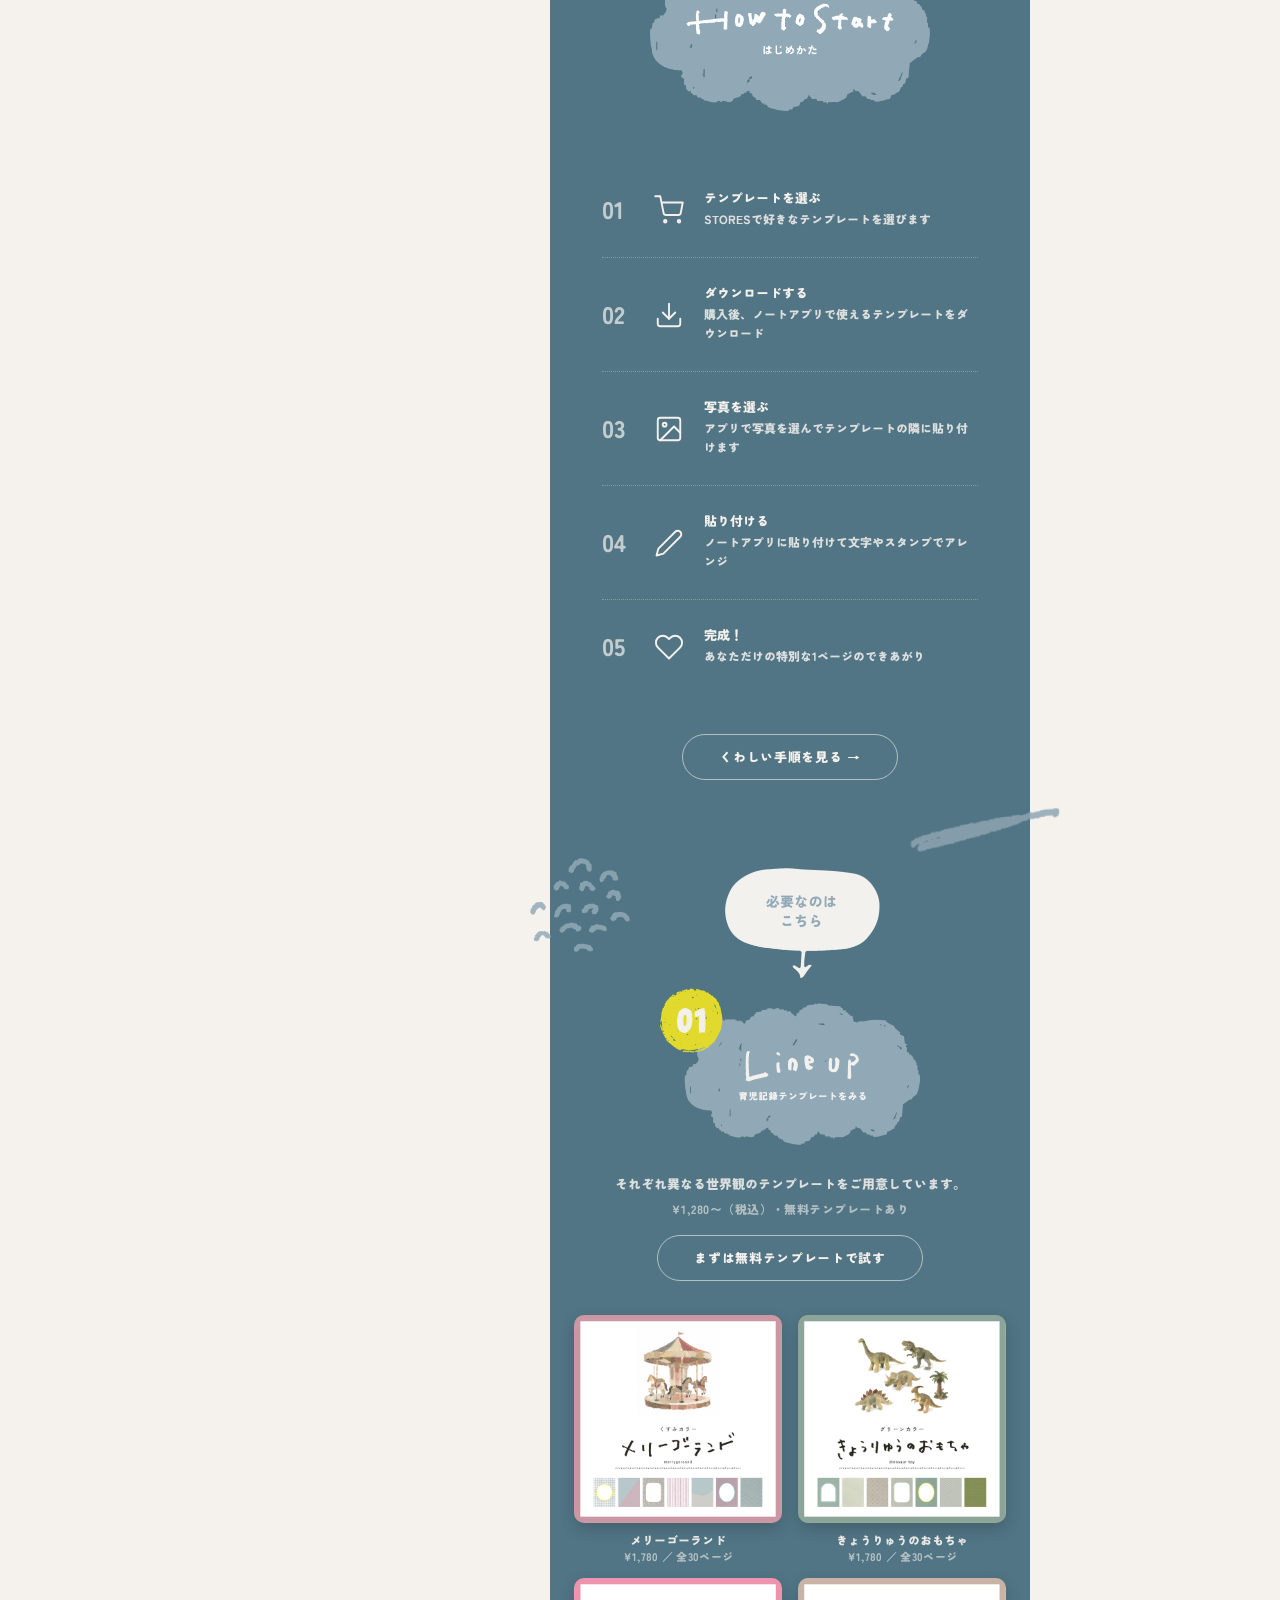
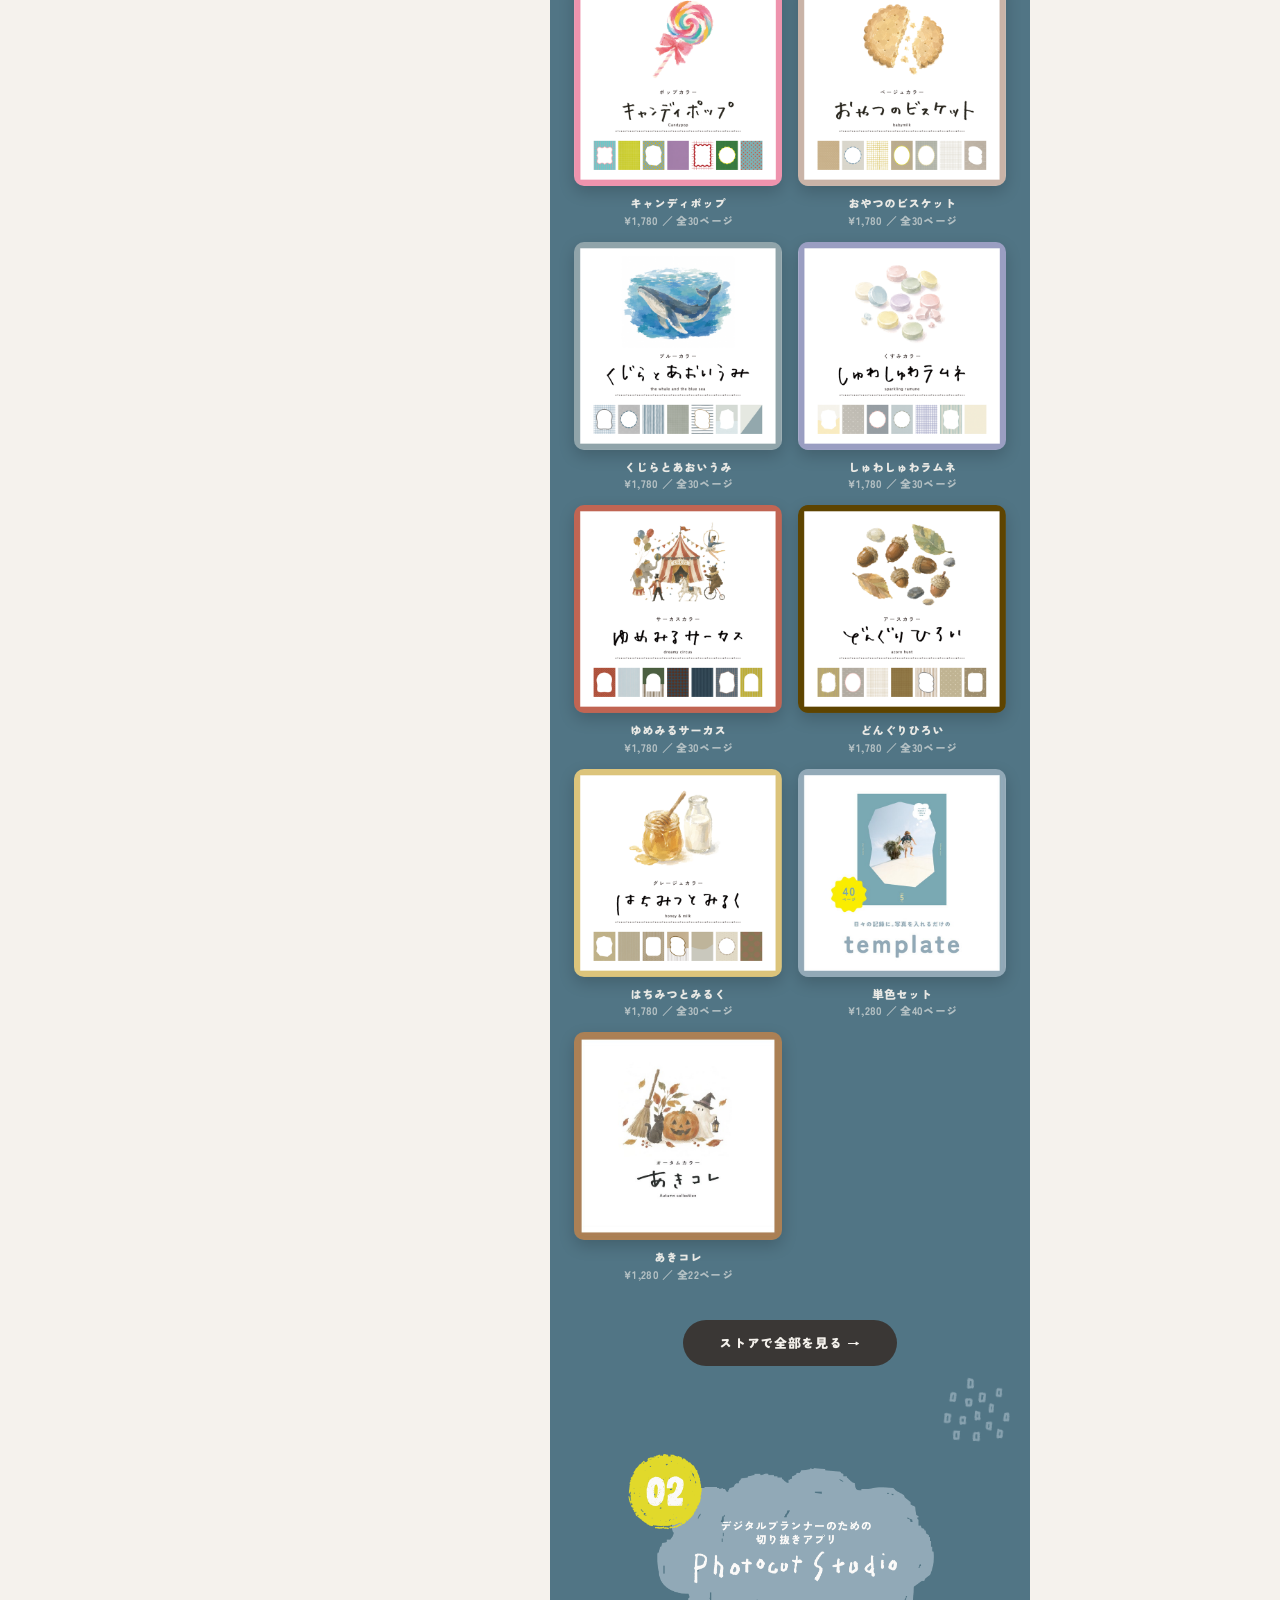
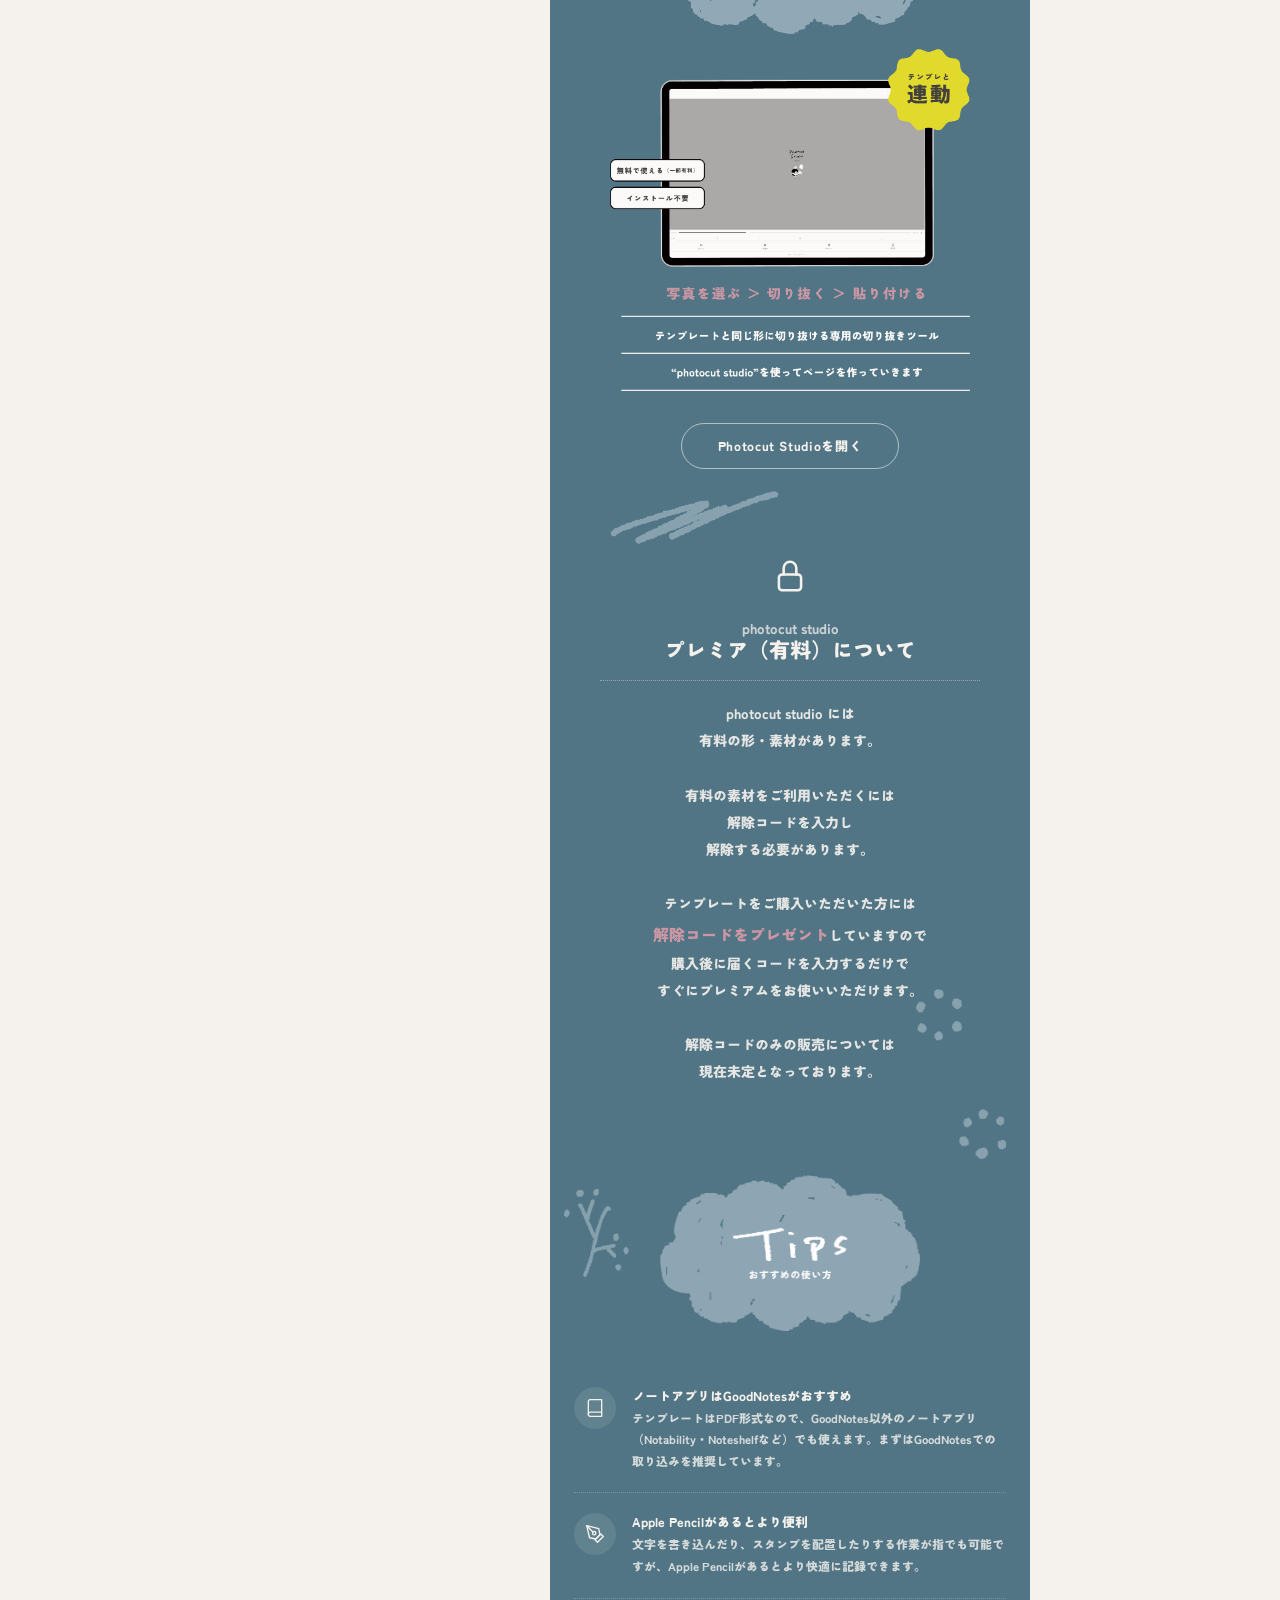
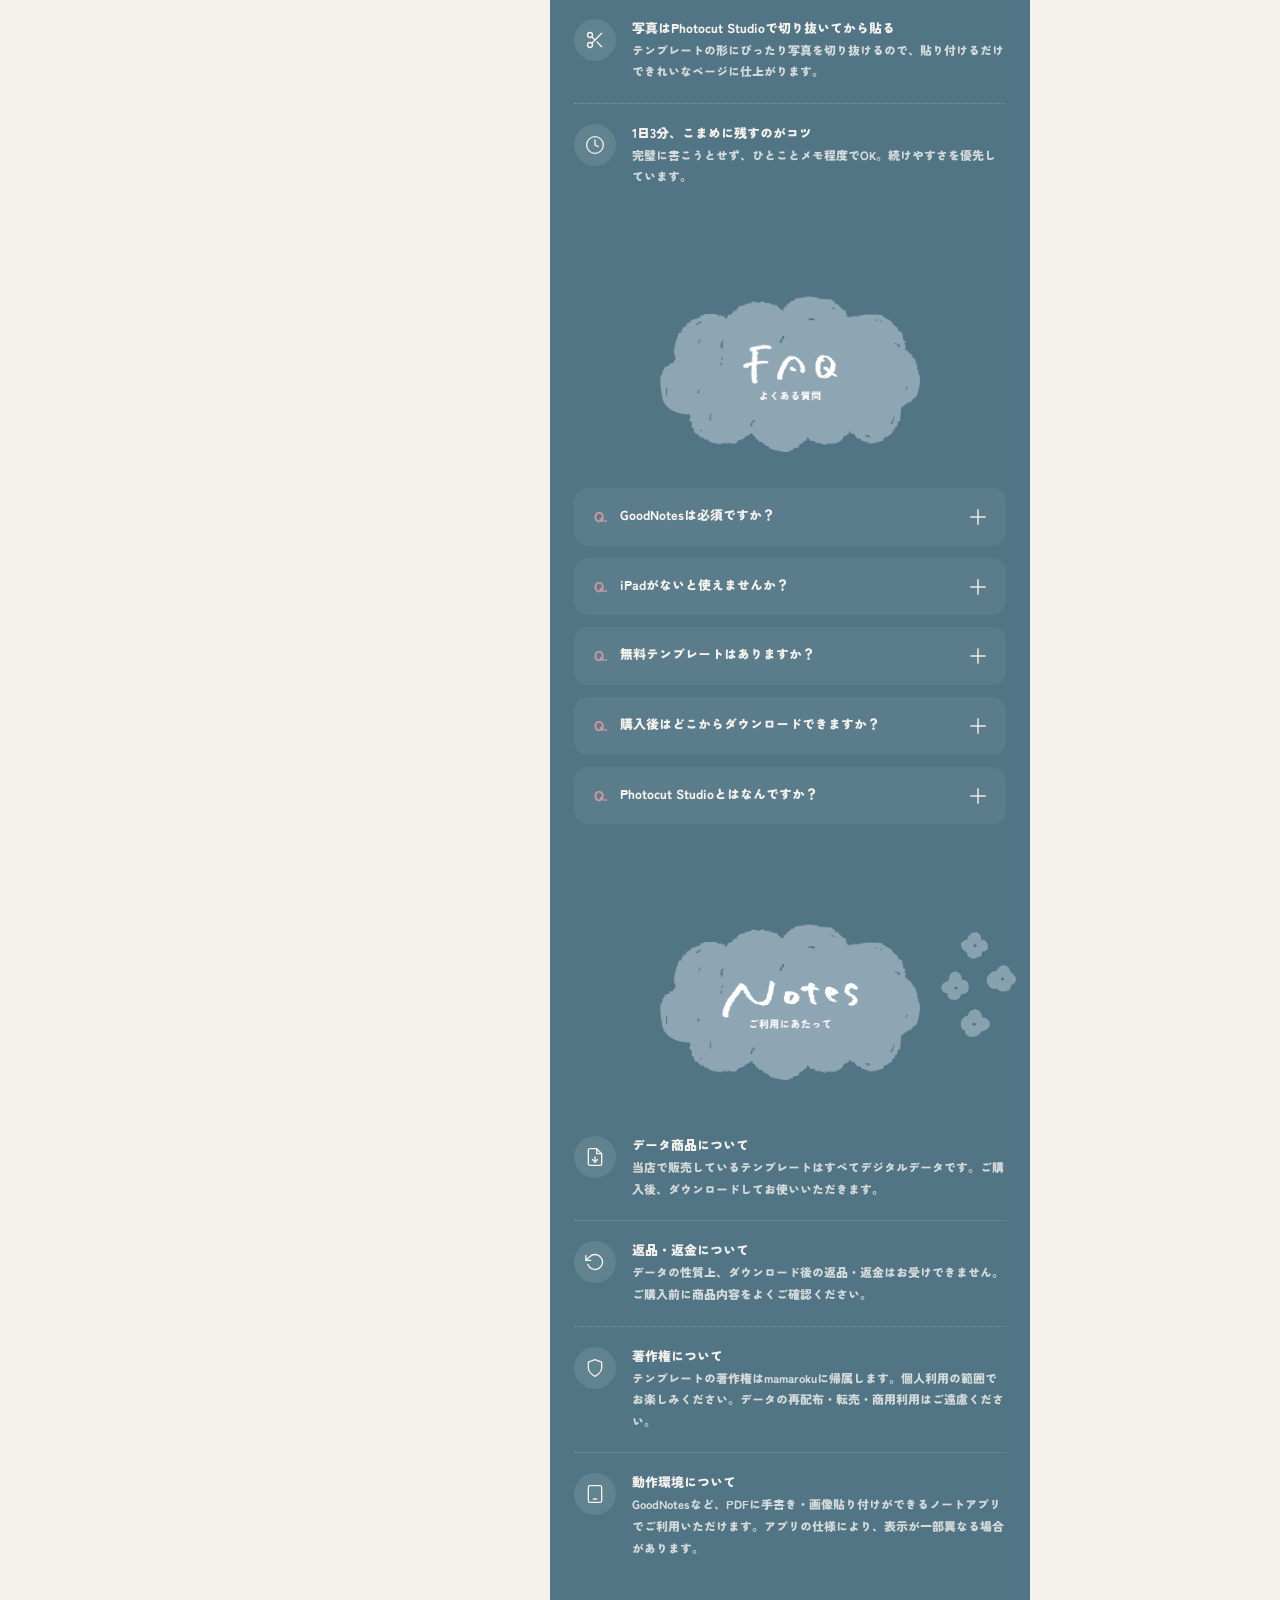
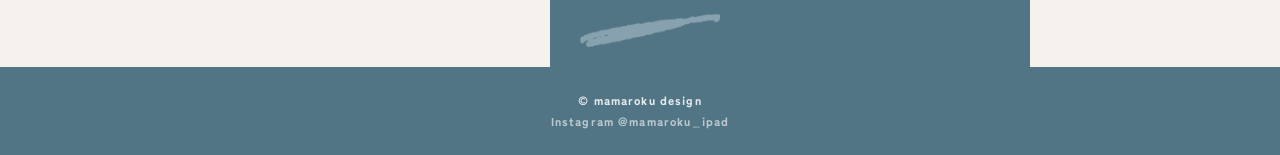
==== commit 66d50334: "トップページの商品一覧に「あきコレ」を追加 Co-Authored-By: Claude Opus 5.5 <noreply@anthropic.com>" ====
--- a/index.html
+++ b/index.html
@@ -992,6 +992,13 @@
               <span class="product-spec">¥1,280 ／ 全40ページ</span>
             </span>
           </a>
+          <a href="https://mamaroku-design.stores.jp/items/6acc4da1d4de8d18ea4e7ca8" target="_blank" rel="noopener">
+            <img loading="lazy" decoding="async" src="images/redesign/product-11-akicolle.jpg" width="600" height="600" alt="あきコレ（オータムカラー・ハロウィンと秋のテンプレート）">
+            <span class="product-meta">
+              <span class="product-name">あきコレ</span>
+              <span class="product-spec">¥1,280 ／ 全22ページ</span>
+            </span>
+          </a>
         </div>
         <a class="btn-black" href="https://mamaroku-design.stores.jp/" target="_blank" rel="noopener">ストアで全部を見る →</a>
       </section>
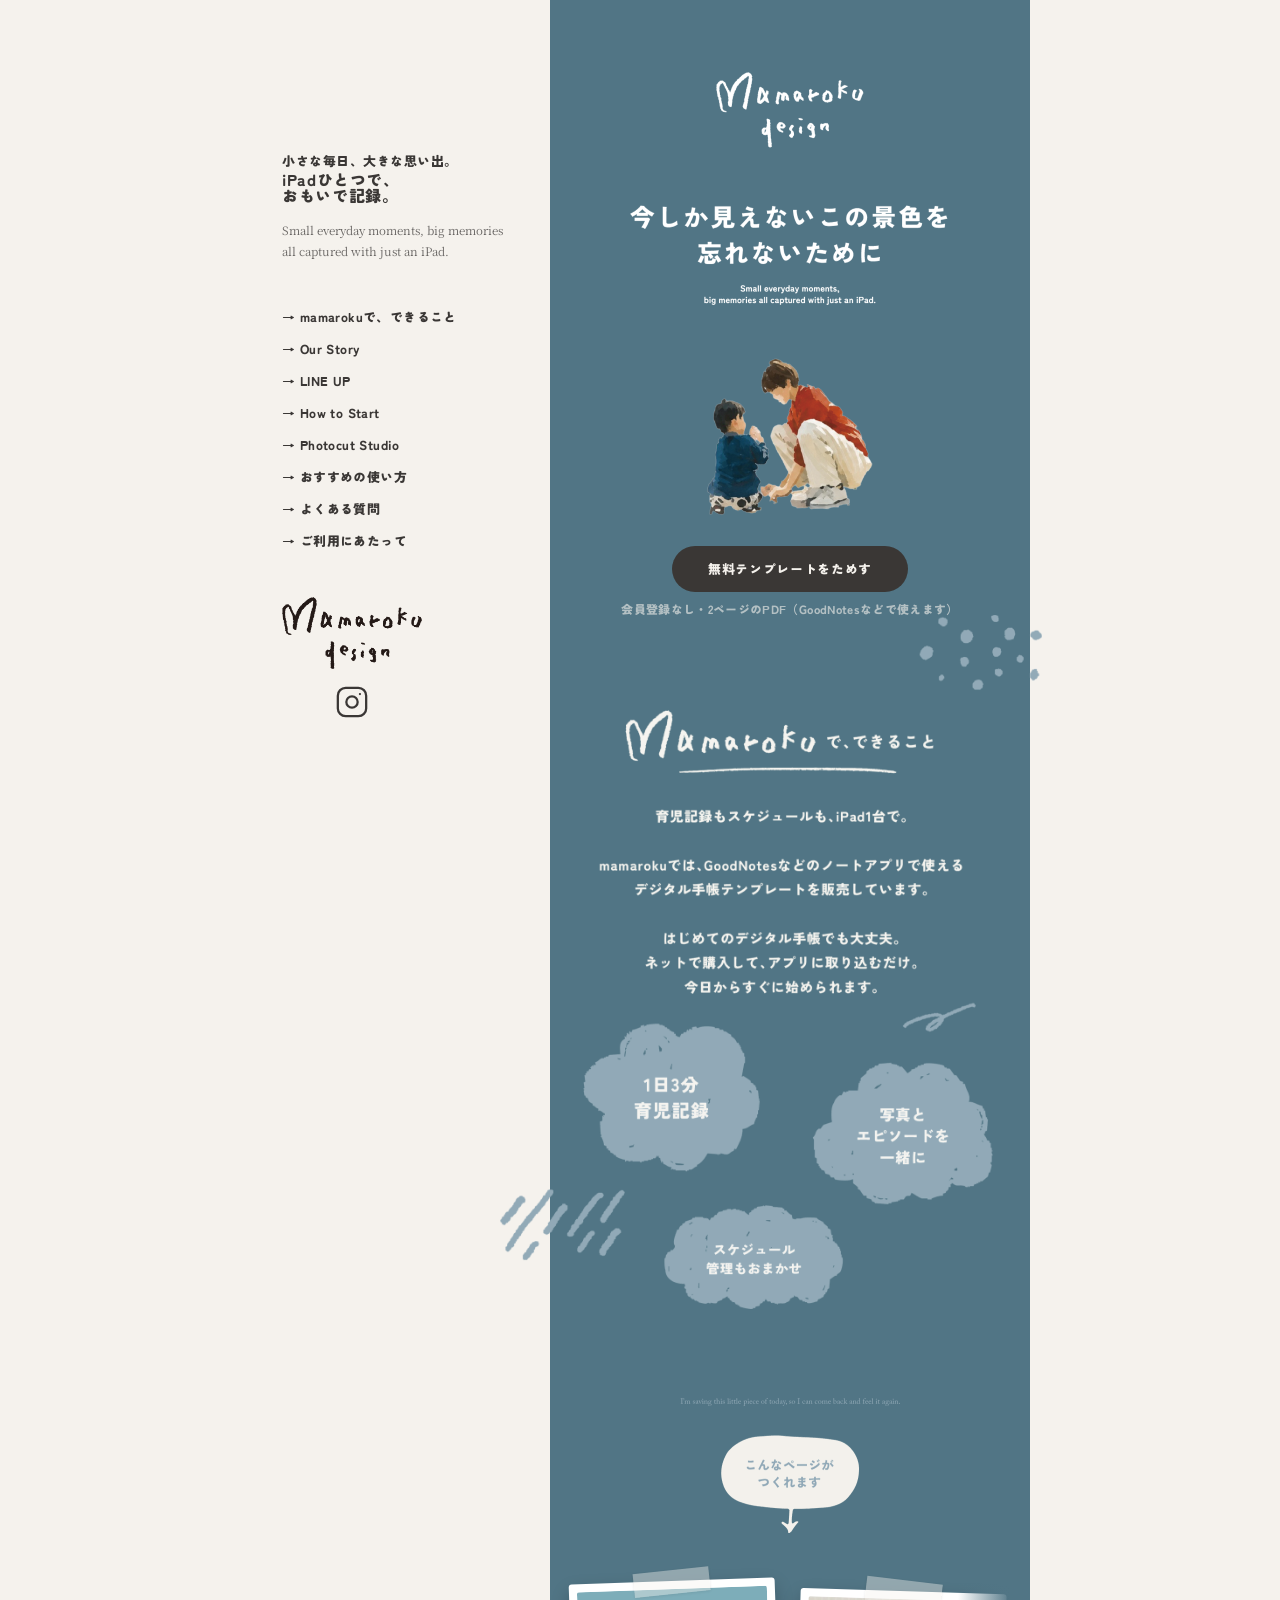
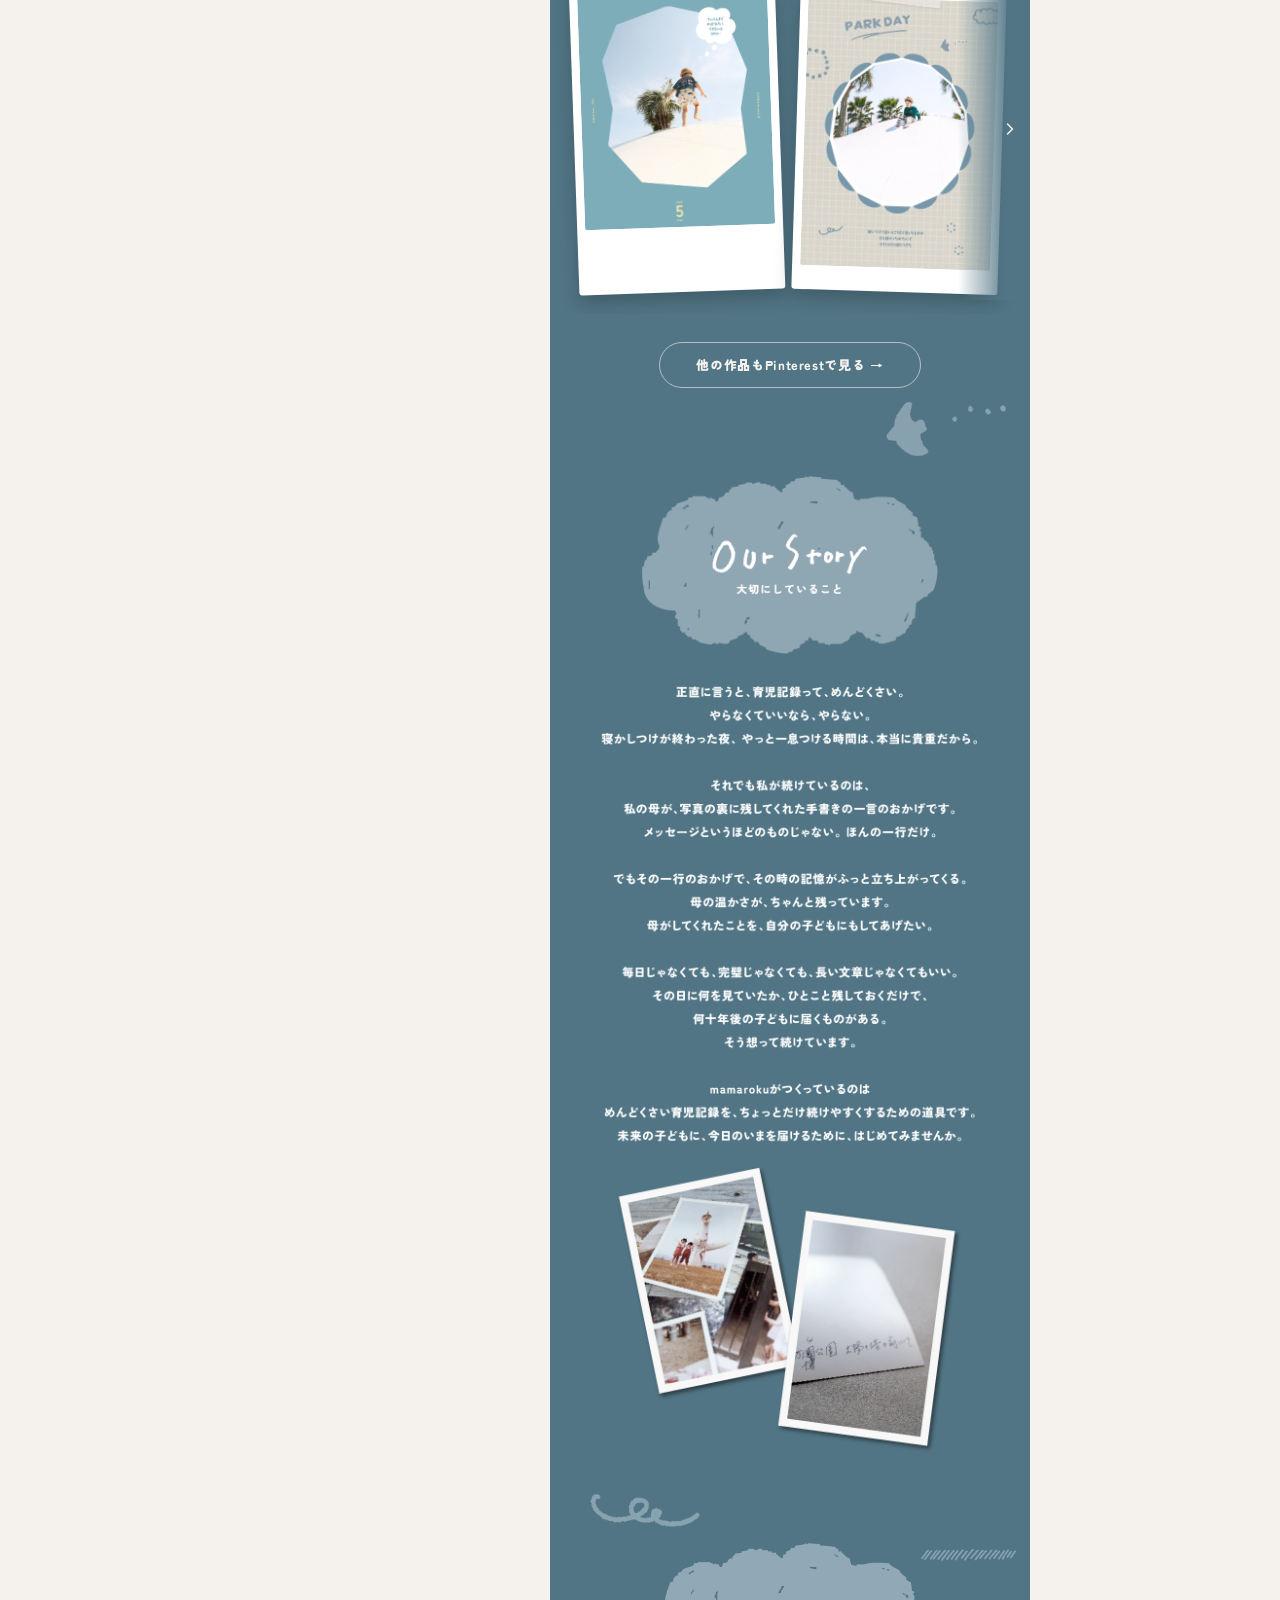
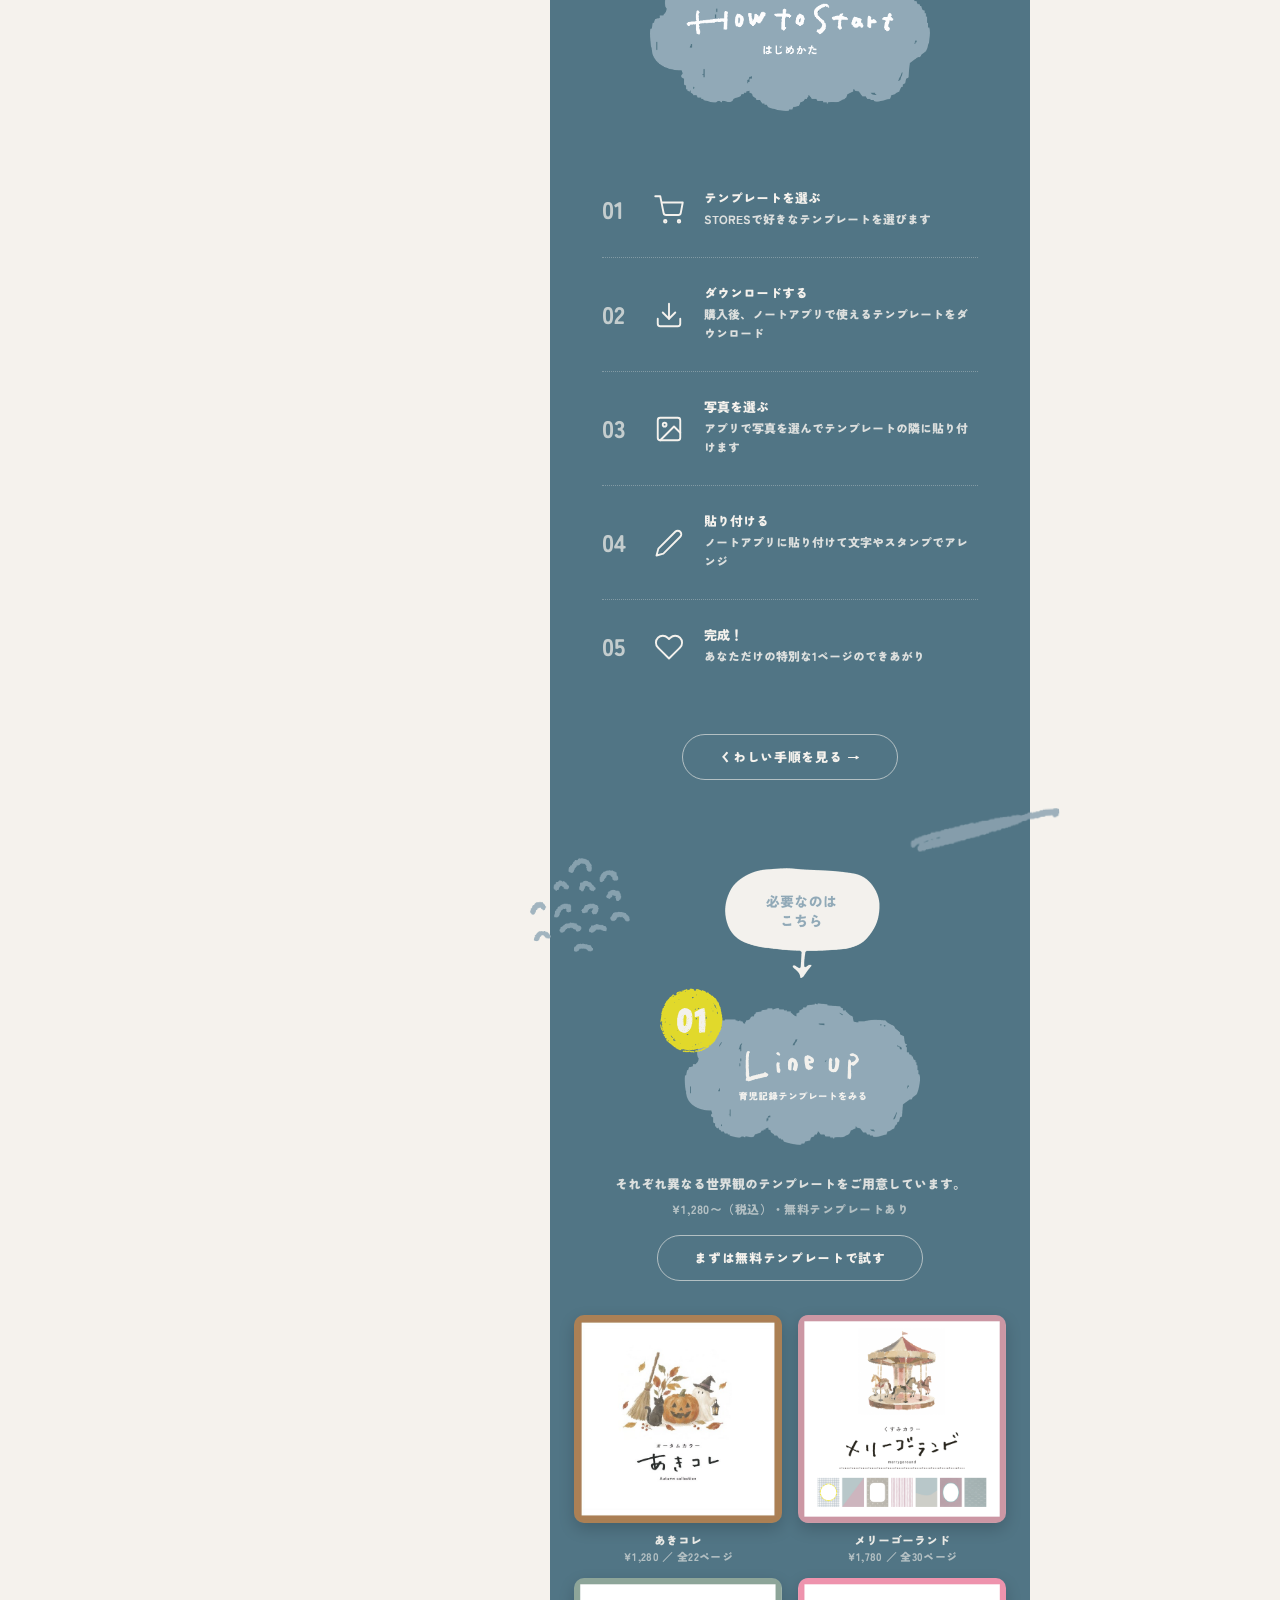
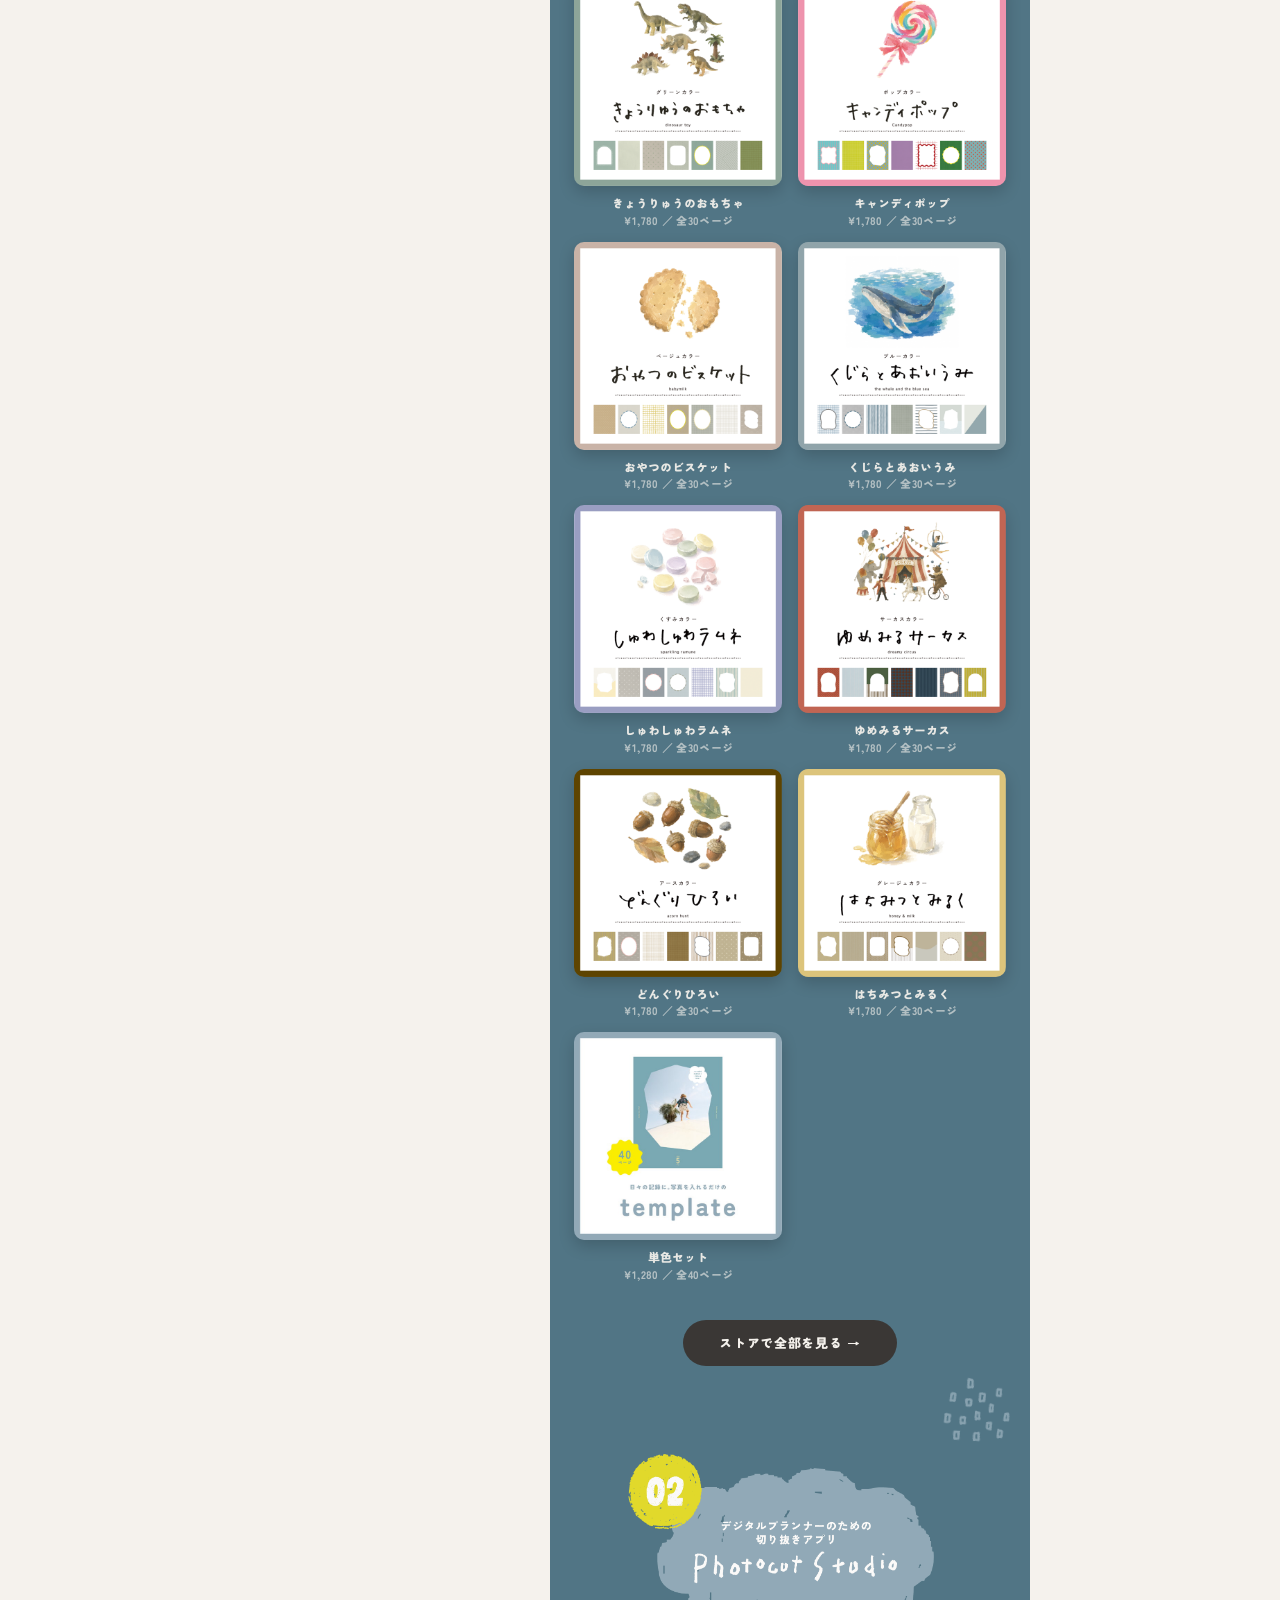
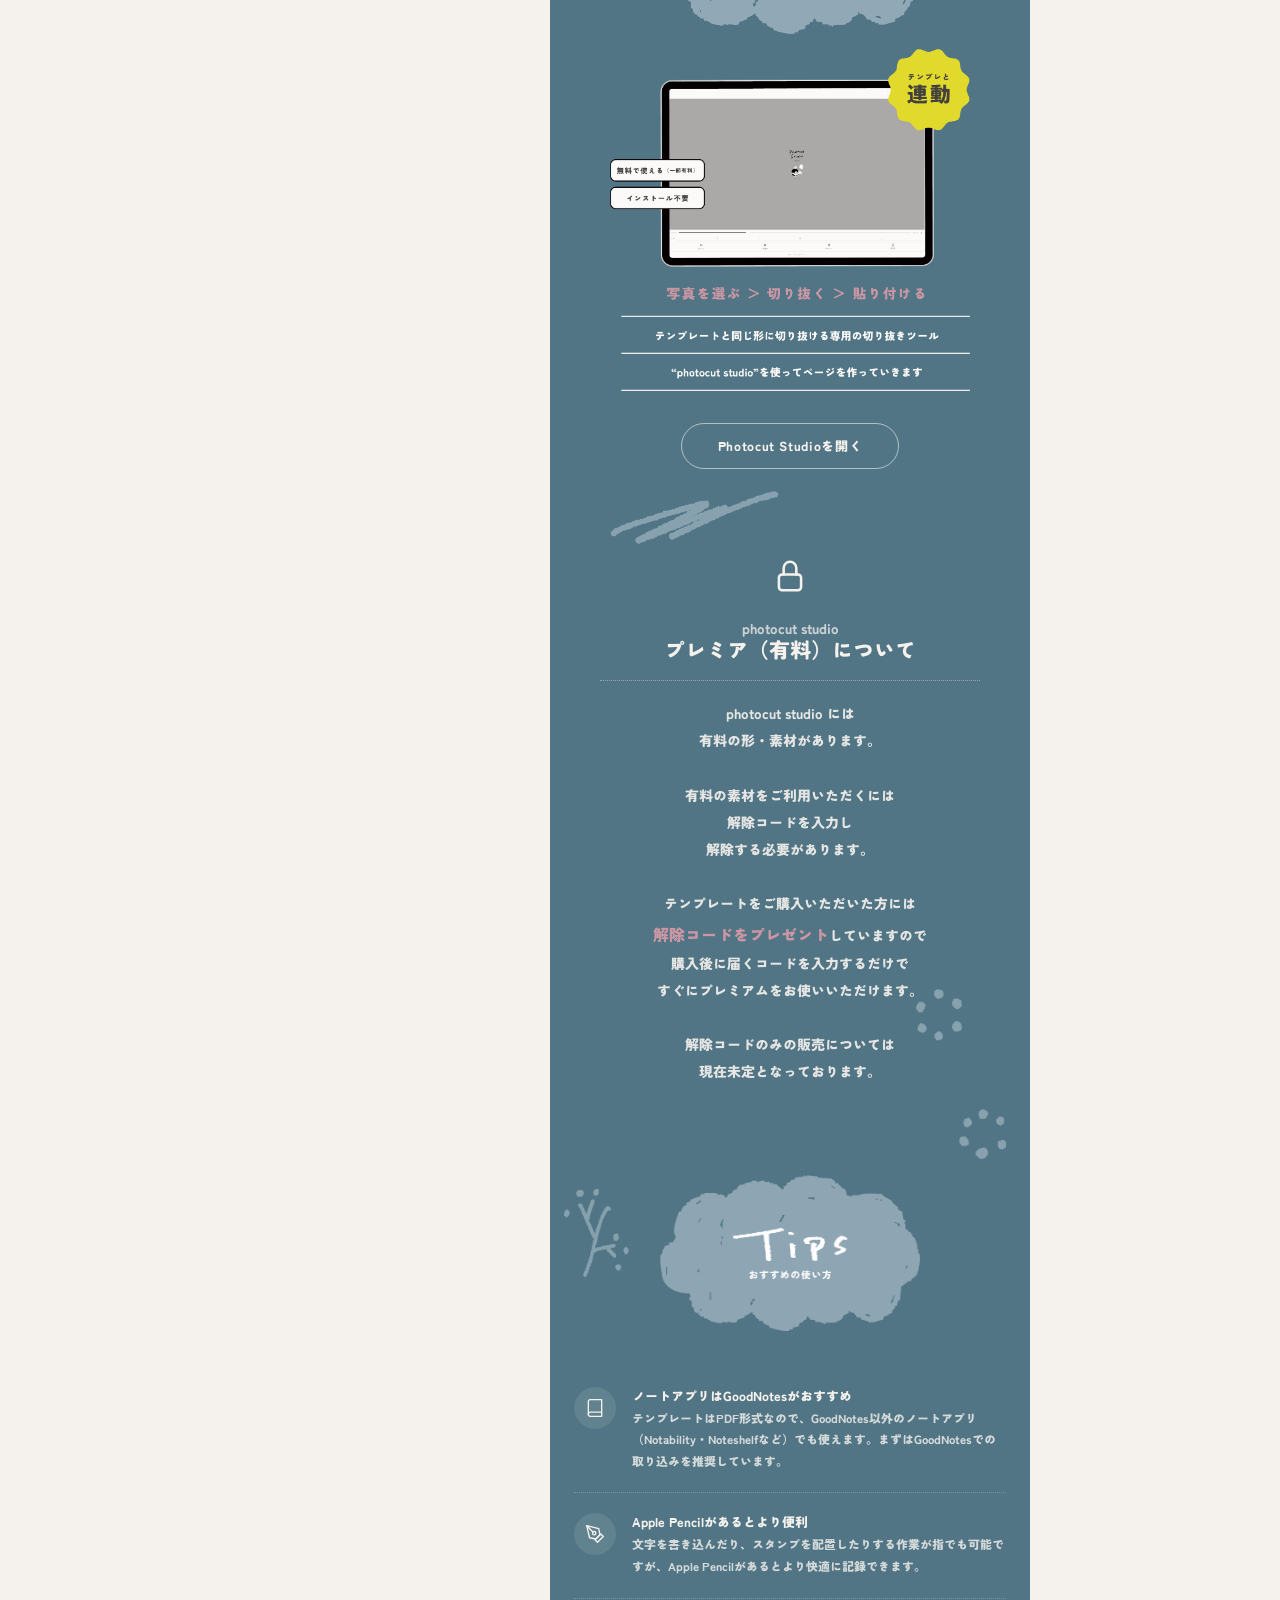
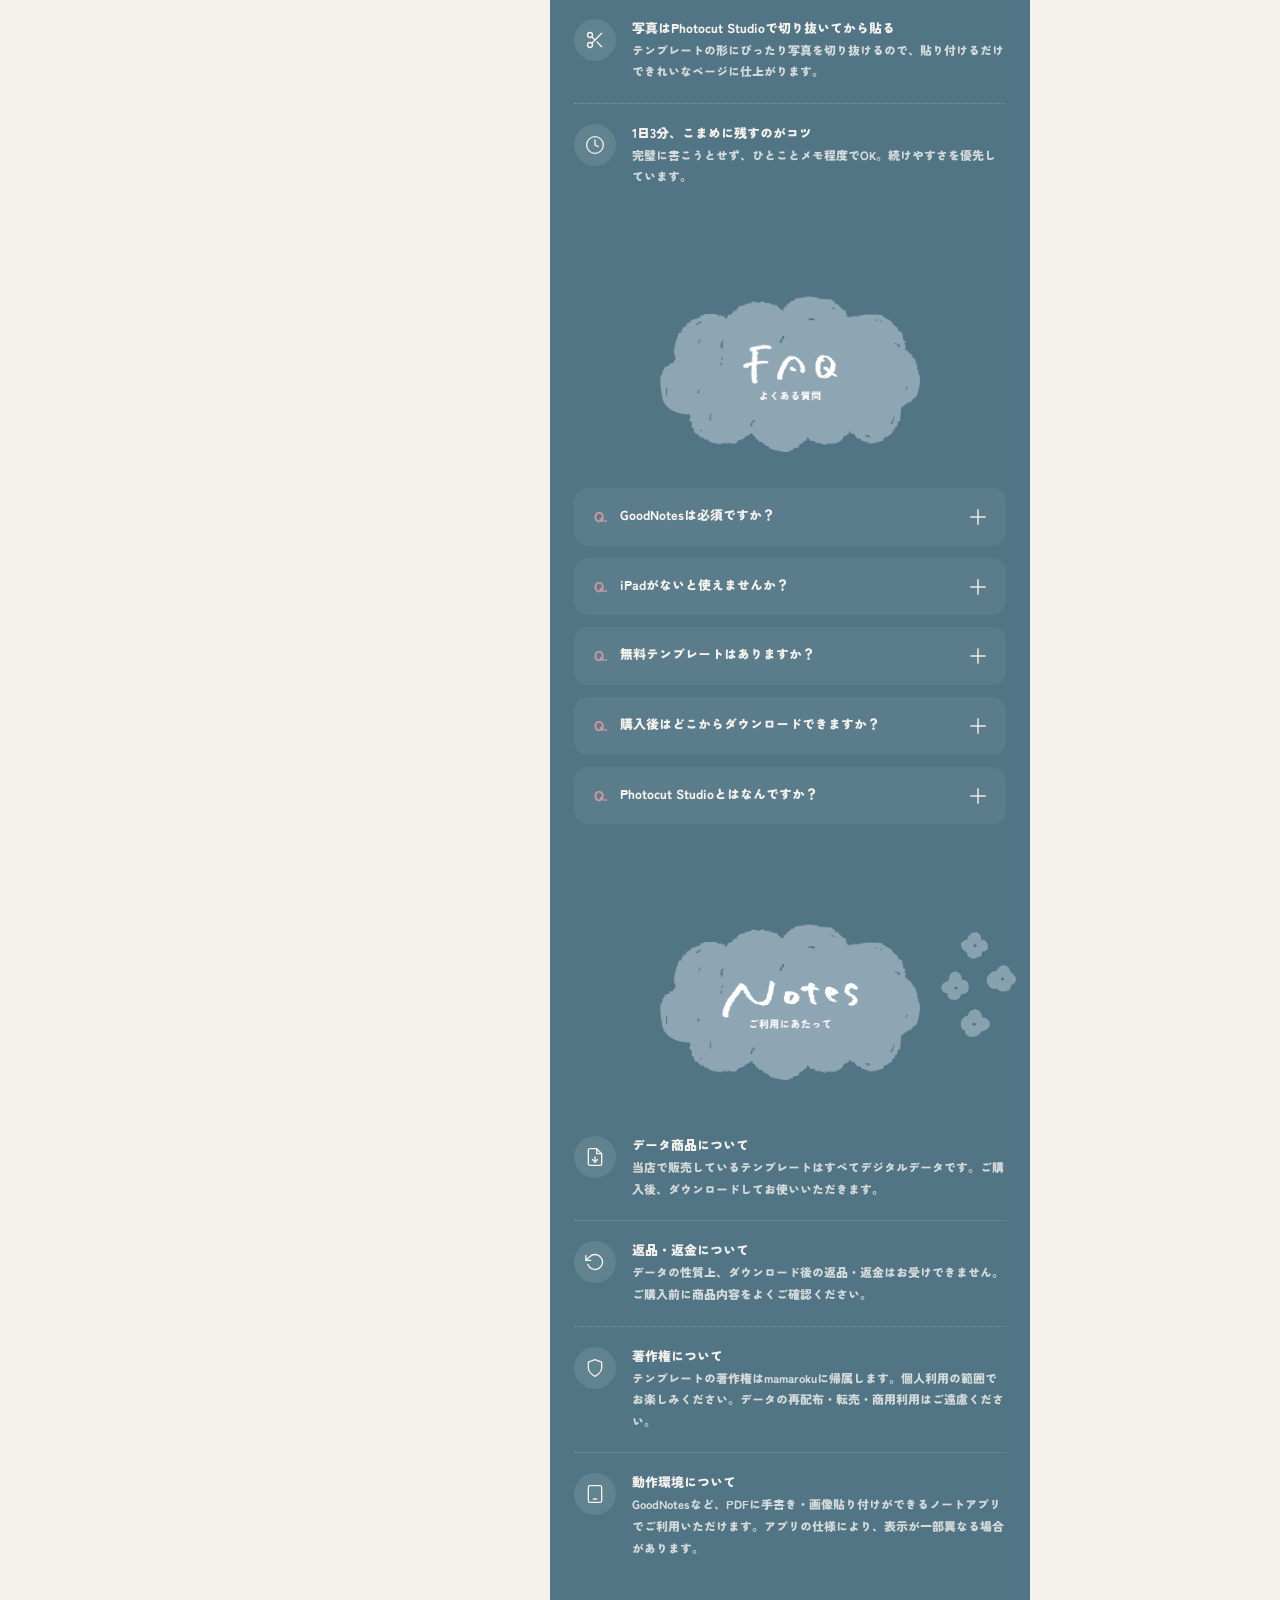
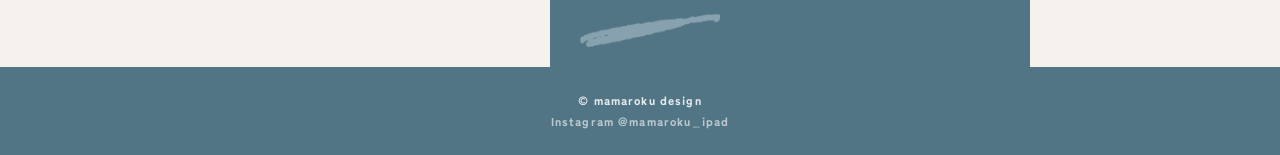
==== commit 819545cd: "トップページ：あきコレを商品一覧の先頭に移動 Co-Authored-By: Claude Opus 5.5 <noreply@anthropic.com>" ====
--- a/index.html
+++ b/index.html
@@ -922,6 +922,13 @@
         <p class="lineup-price">¥1,280〜（税込）・無料テンプレートあり</p>
         <a class="btn-outline lineup-try" href="free.html">まずは無料テンプレートで試す</a>
         <div class="product-grid">
+          <a href="https://mamaroku-design.stores.jp/items/6acc4da1d4de8d18ea4e7ca8" target="_blank" rel="noopener">
+            <img loading="lazy" decoding="async" src="images/redesign/product-11-akicolle.jpg" width="600" height="600" alt="あきコレ（オータムカラー・ハロウィンと秋のテンプレート）">
+            <span class="product-meta">
+              <span class="product-name">あきコレ</span>
+              <span class="product-spec">¥1,280 ／ 全22ページ</span>
+            </span>
+          </a>
           <a href="https://mamaroku-design.stores.jp/items/6a2d382213b903dbc9e5b6ad" target="_blank" rel="noopener">
             <img loading="lazy" decoding="async" src="images/redesign/product-01-merry.png" width="600" height="600" alt="メリーゴーランド（くすみカラー）">
             <span class="product-meta">
@@ -990,13 +997,6 @@
             <span class="product-meta">
               <span class="product-name">単色セット</span>
               <span class="product-spec">¥1,280 ／ 全40ページ</span>
-            </span>
-          </a>
-          <a href="https://mamaroku-design.stores.jp/items/6acc4da1d4de8d18ea4e7ca8" target="_blank" rel="noopener">
-            <img loading="lazy" decoding="async" src="images/redesign/product-11-akicolle.jpg" width="600" height="600" alt="あきコレ（オータムカラー・ハロウィンと秋のテンプレート）">
-            <span class="product-meta">
-              <span class="product-name">あきコレ</span>
-              <span class="product-spec">¥1,280 ／ 全22ページ</span>
             </span>
           </a>
         </div>
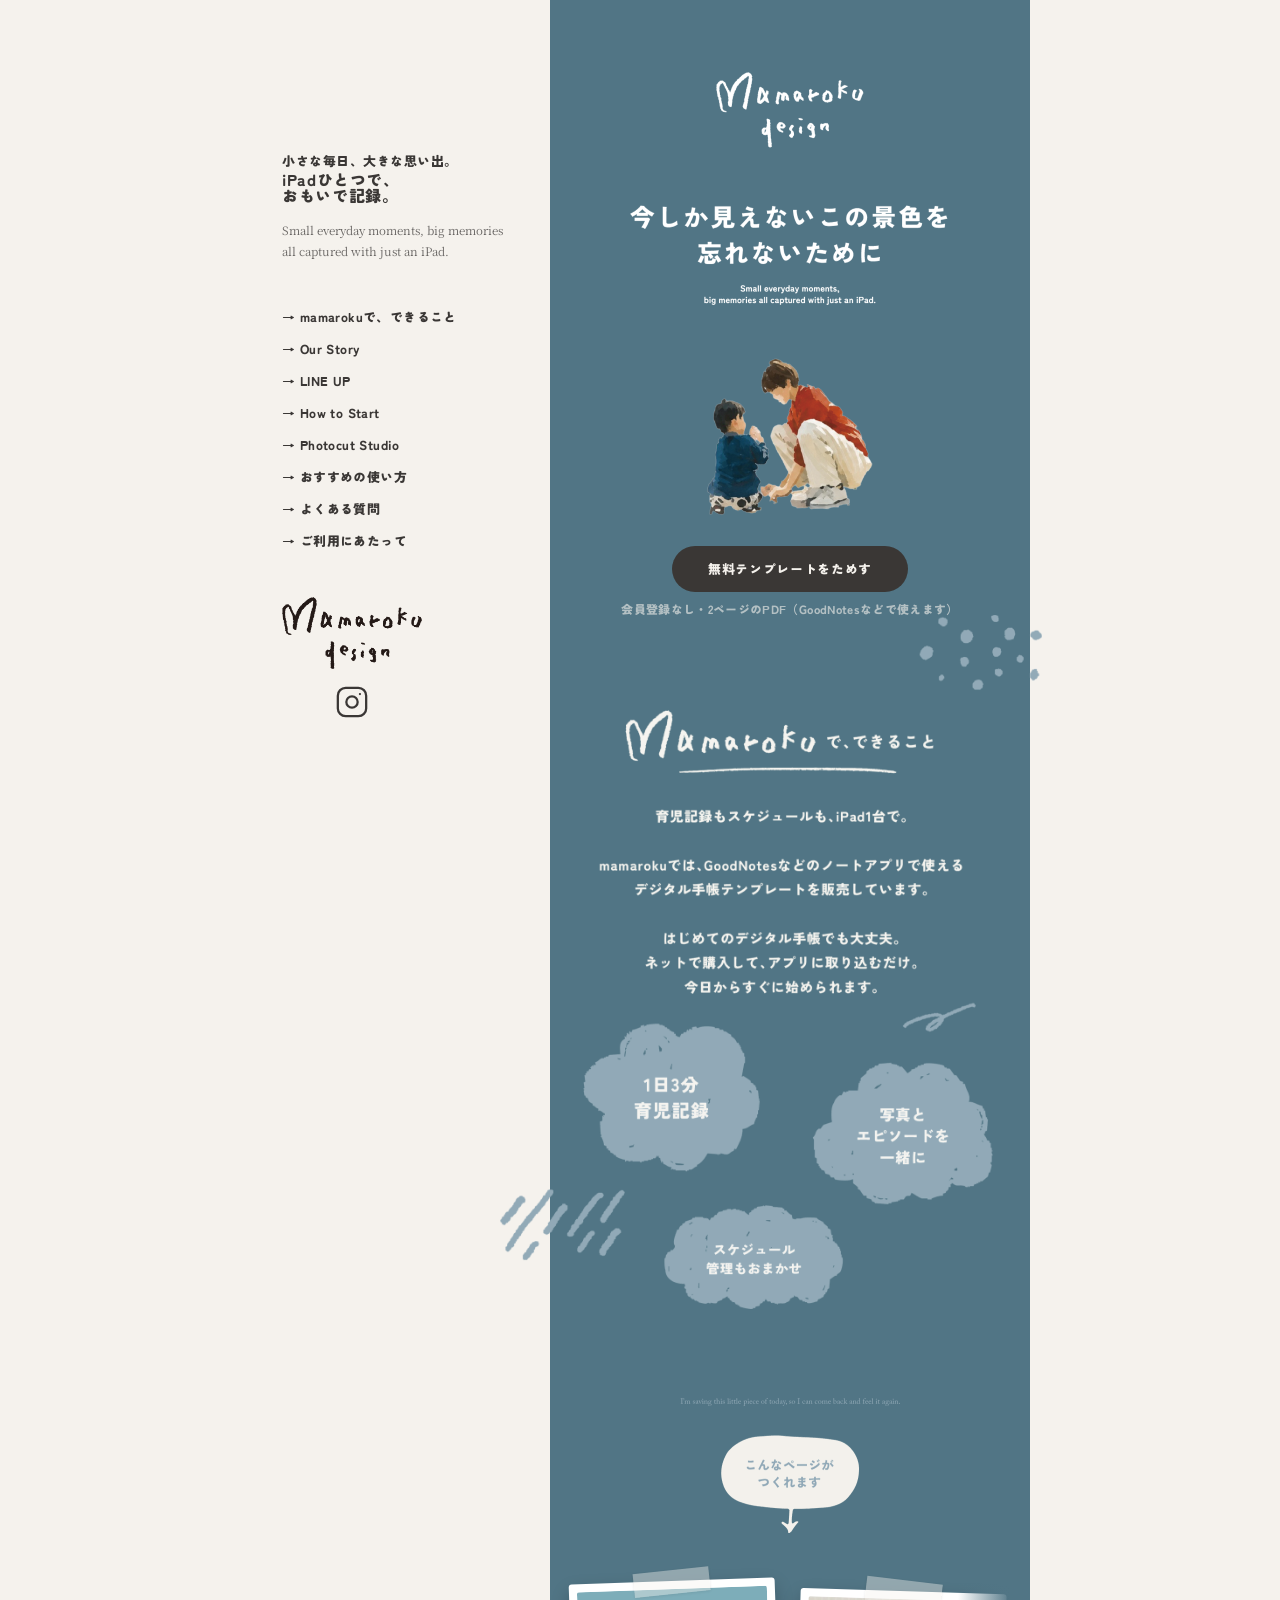
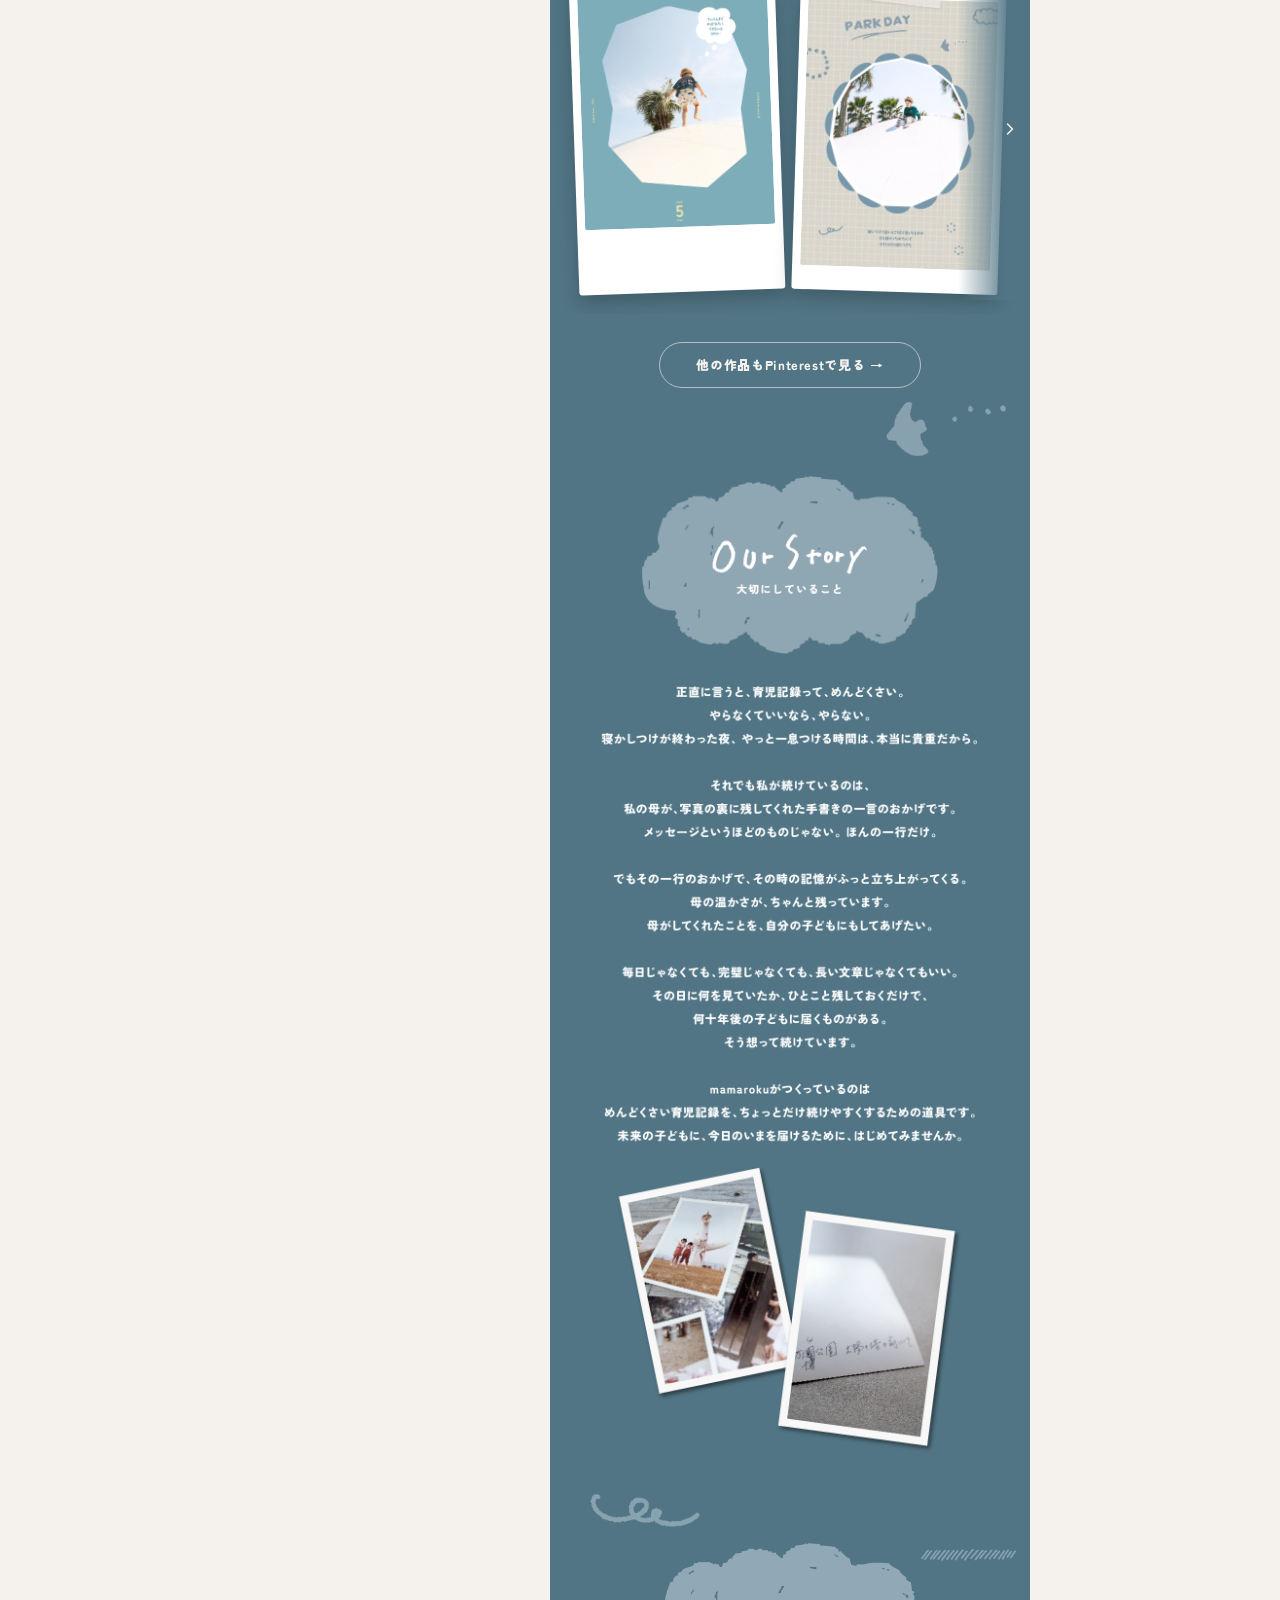
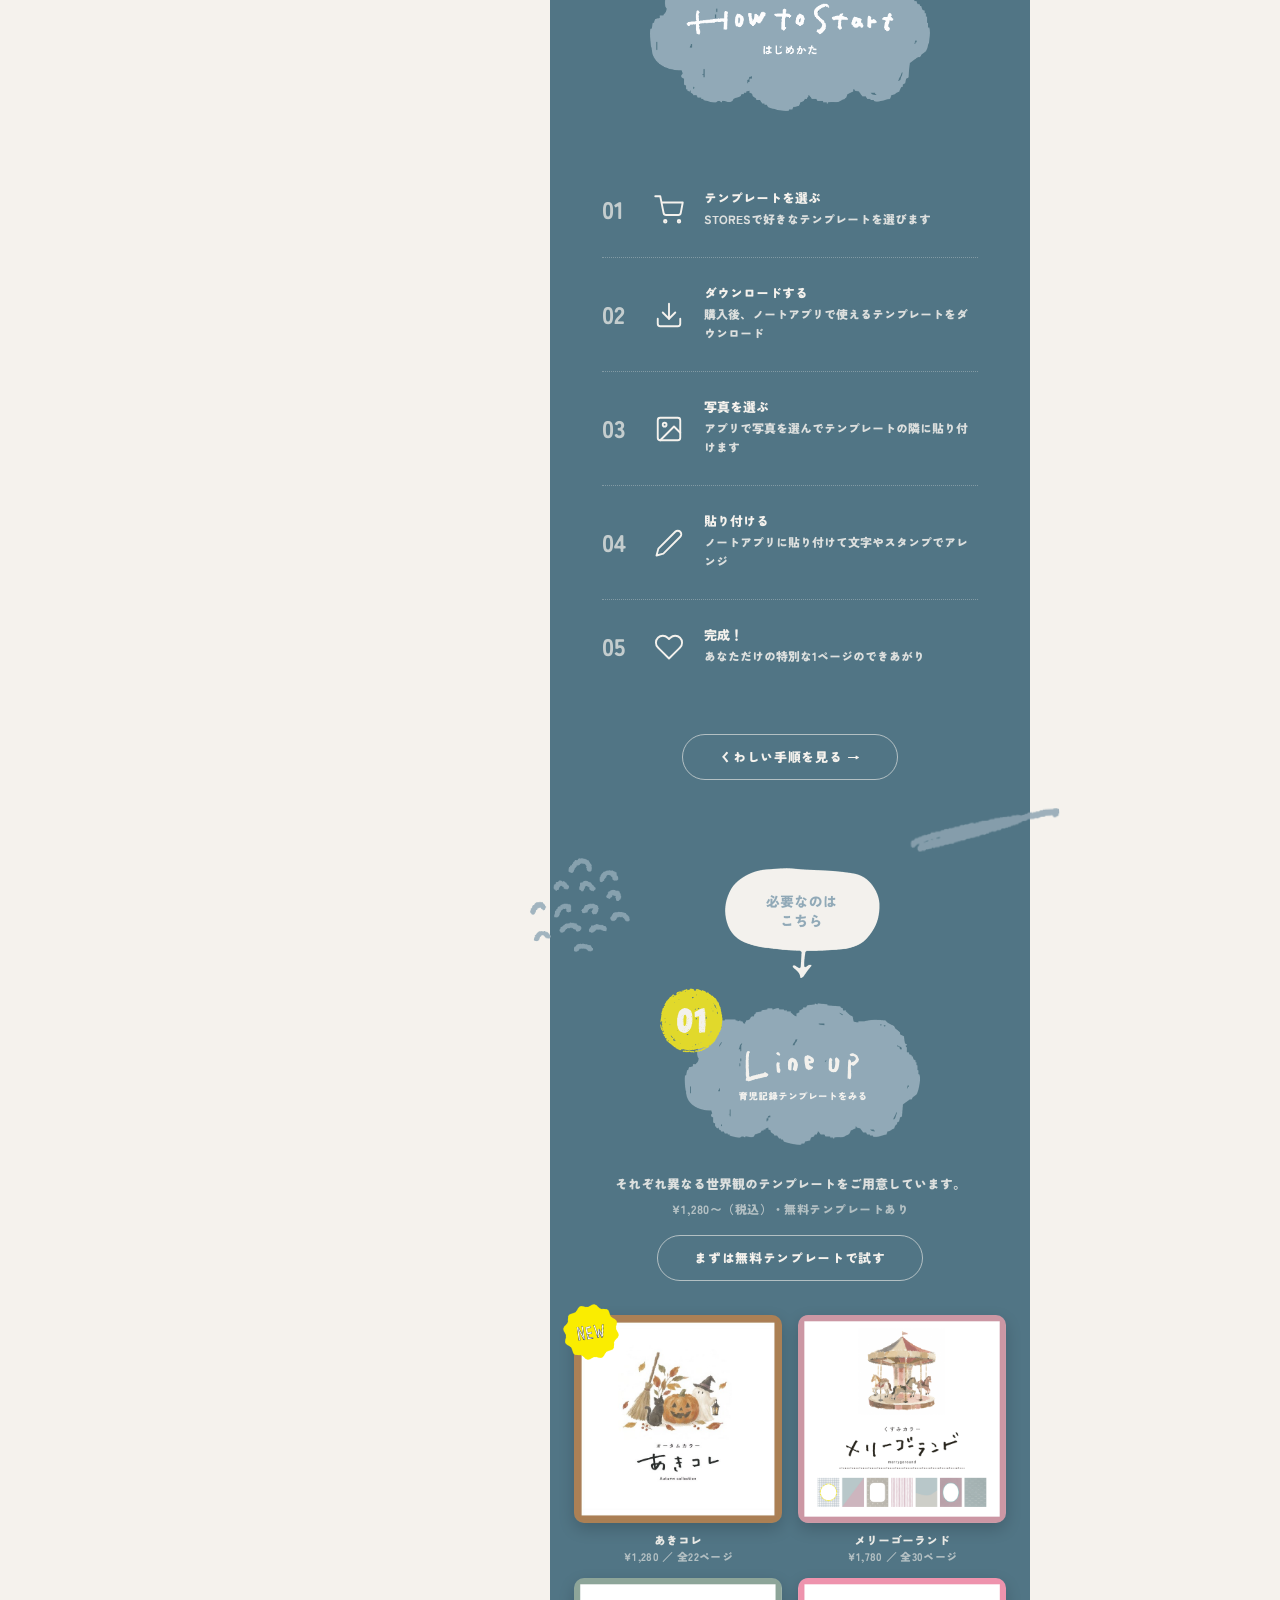
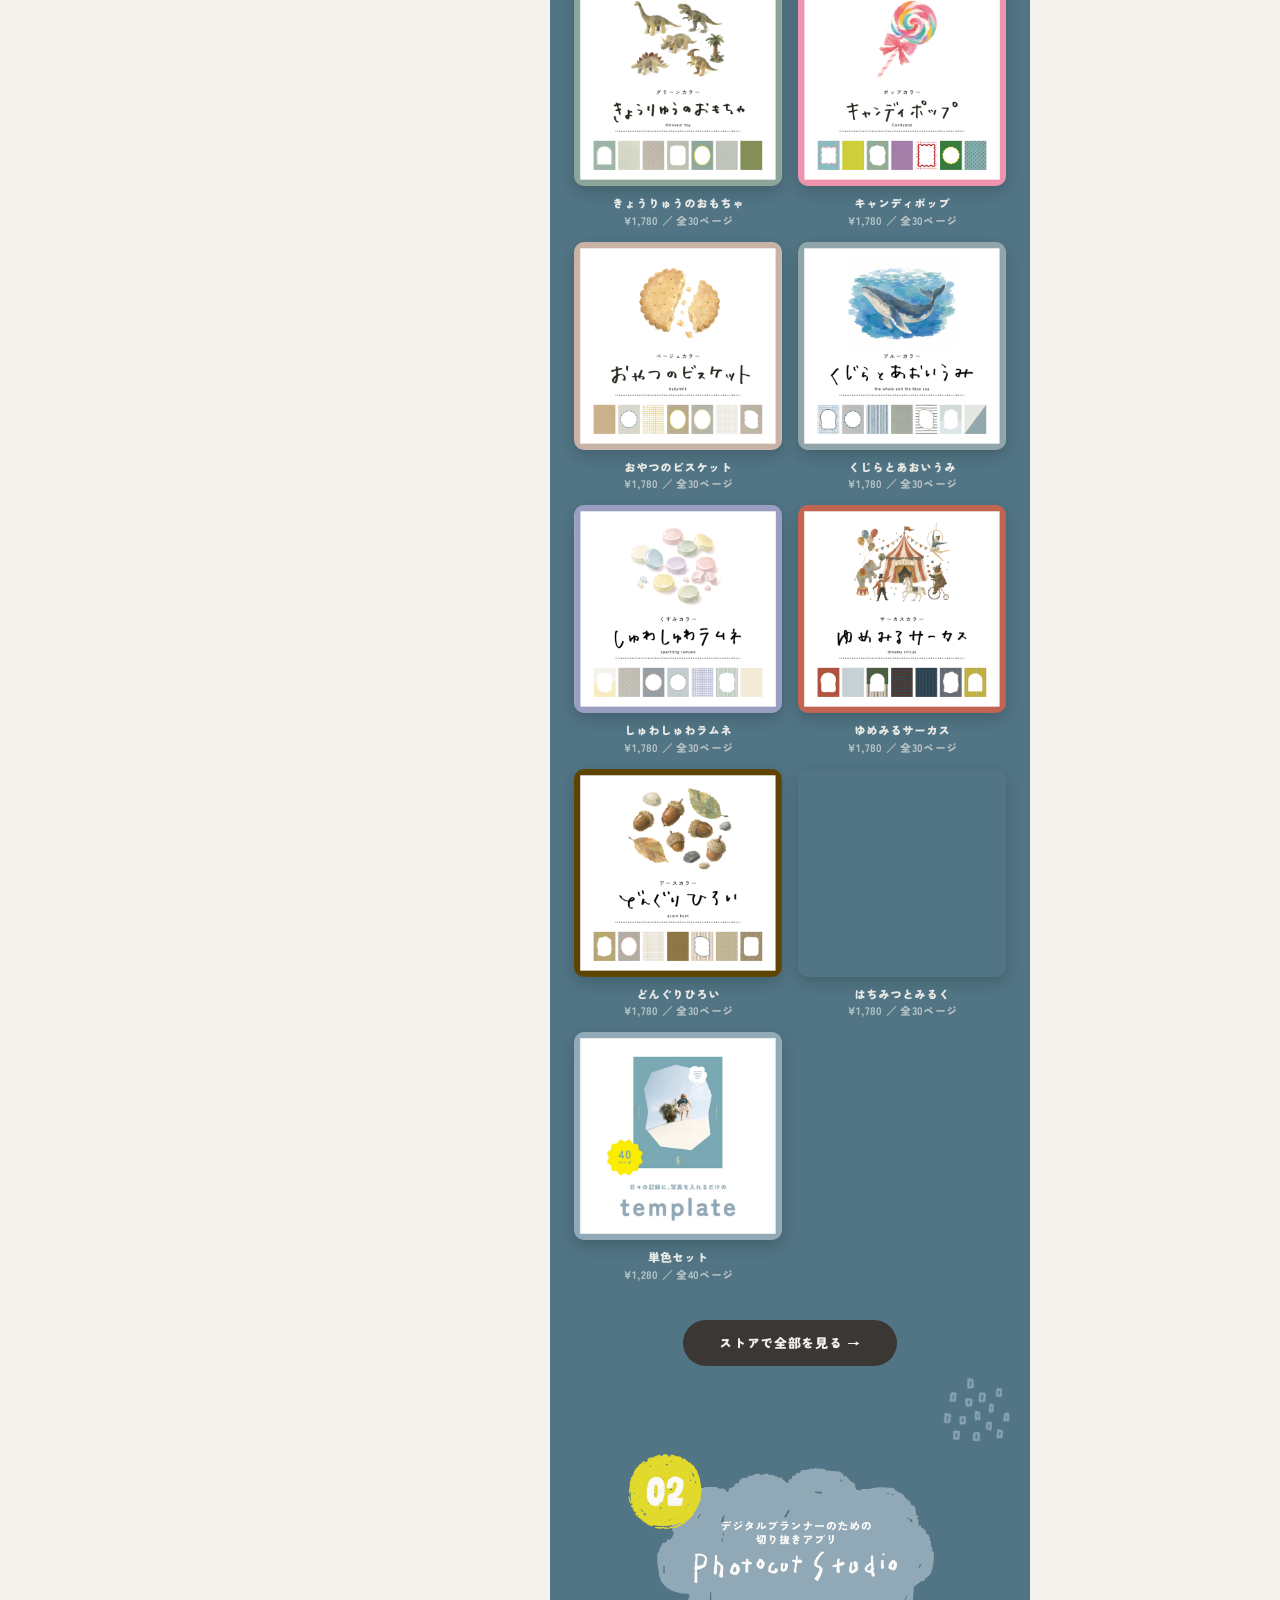
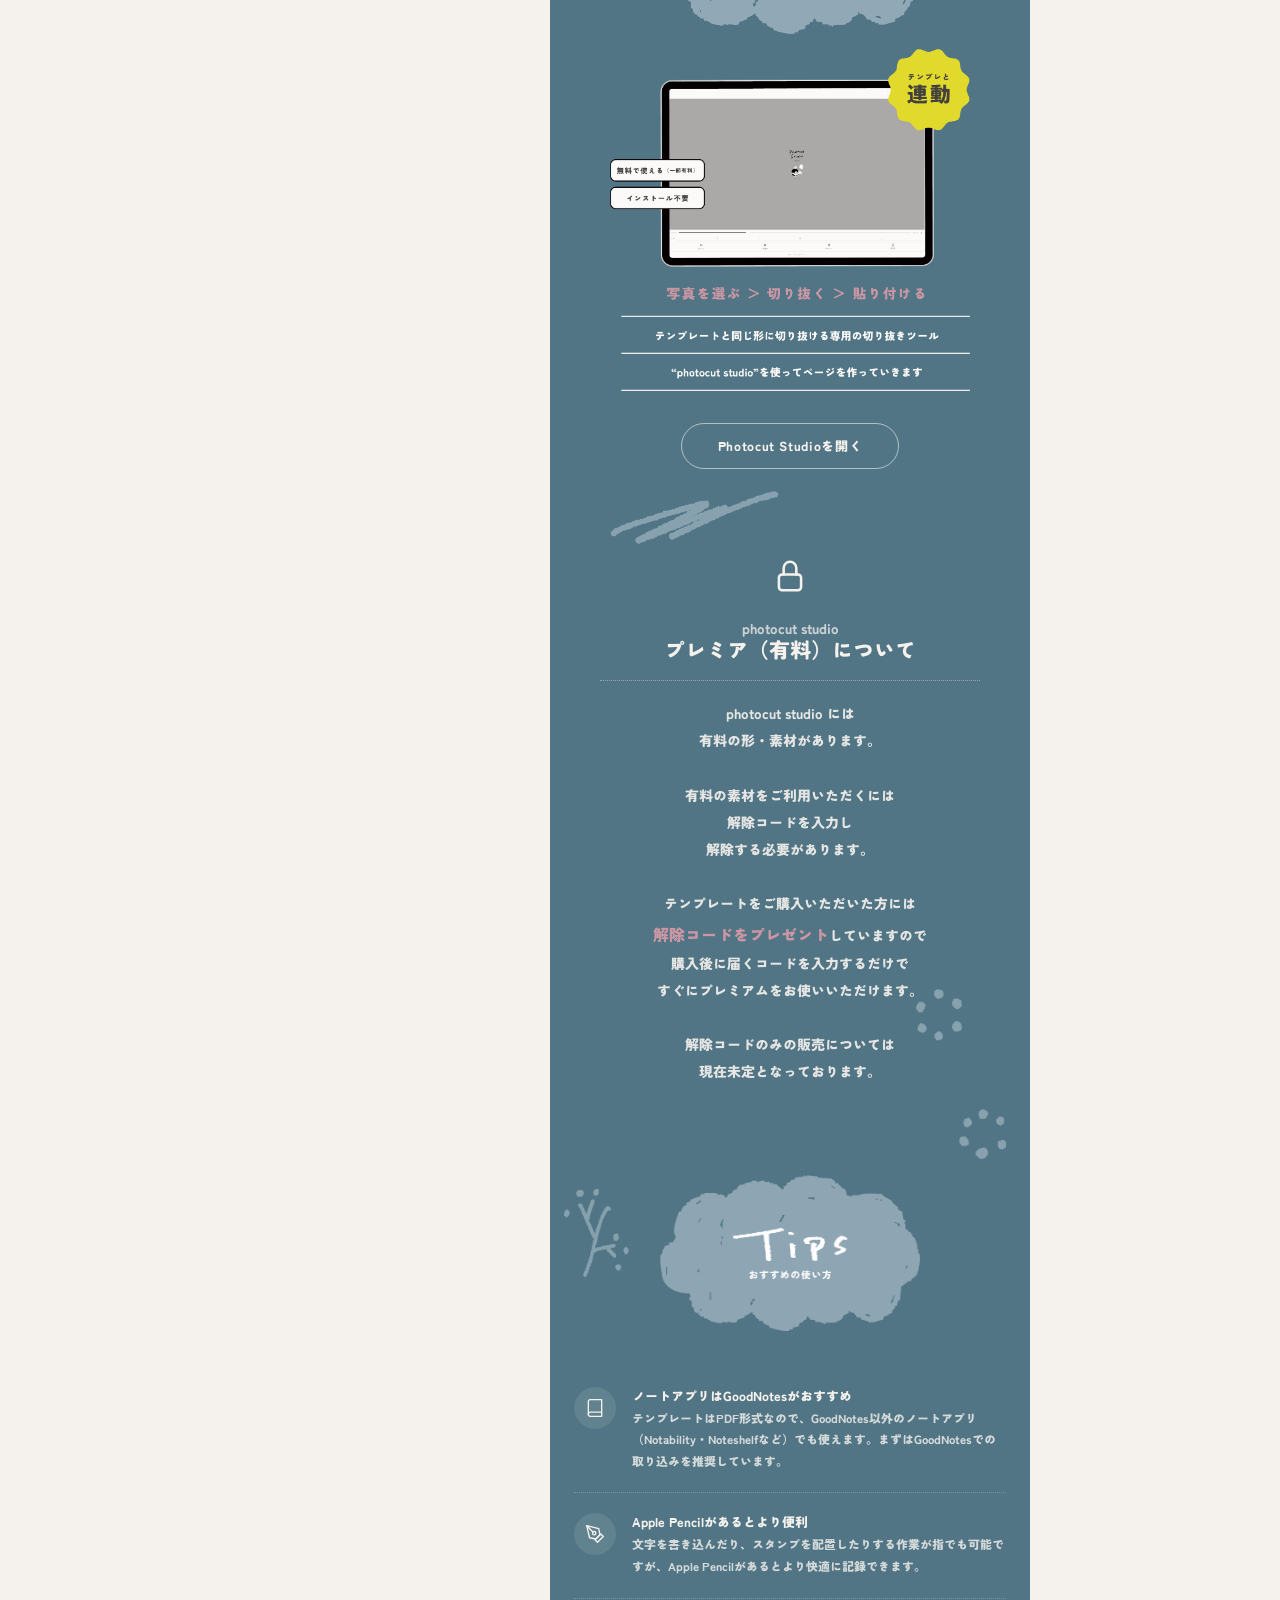
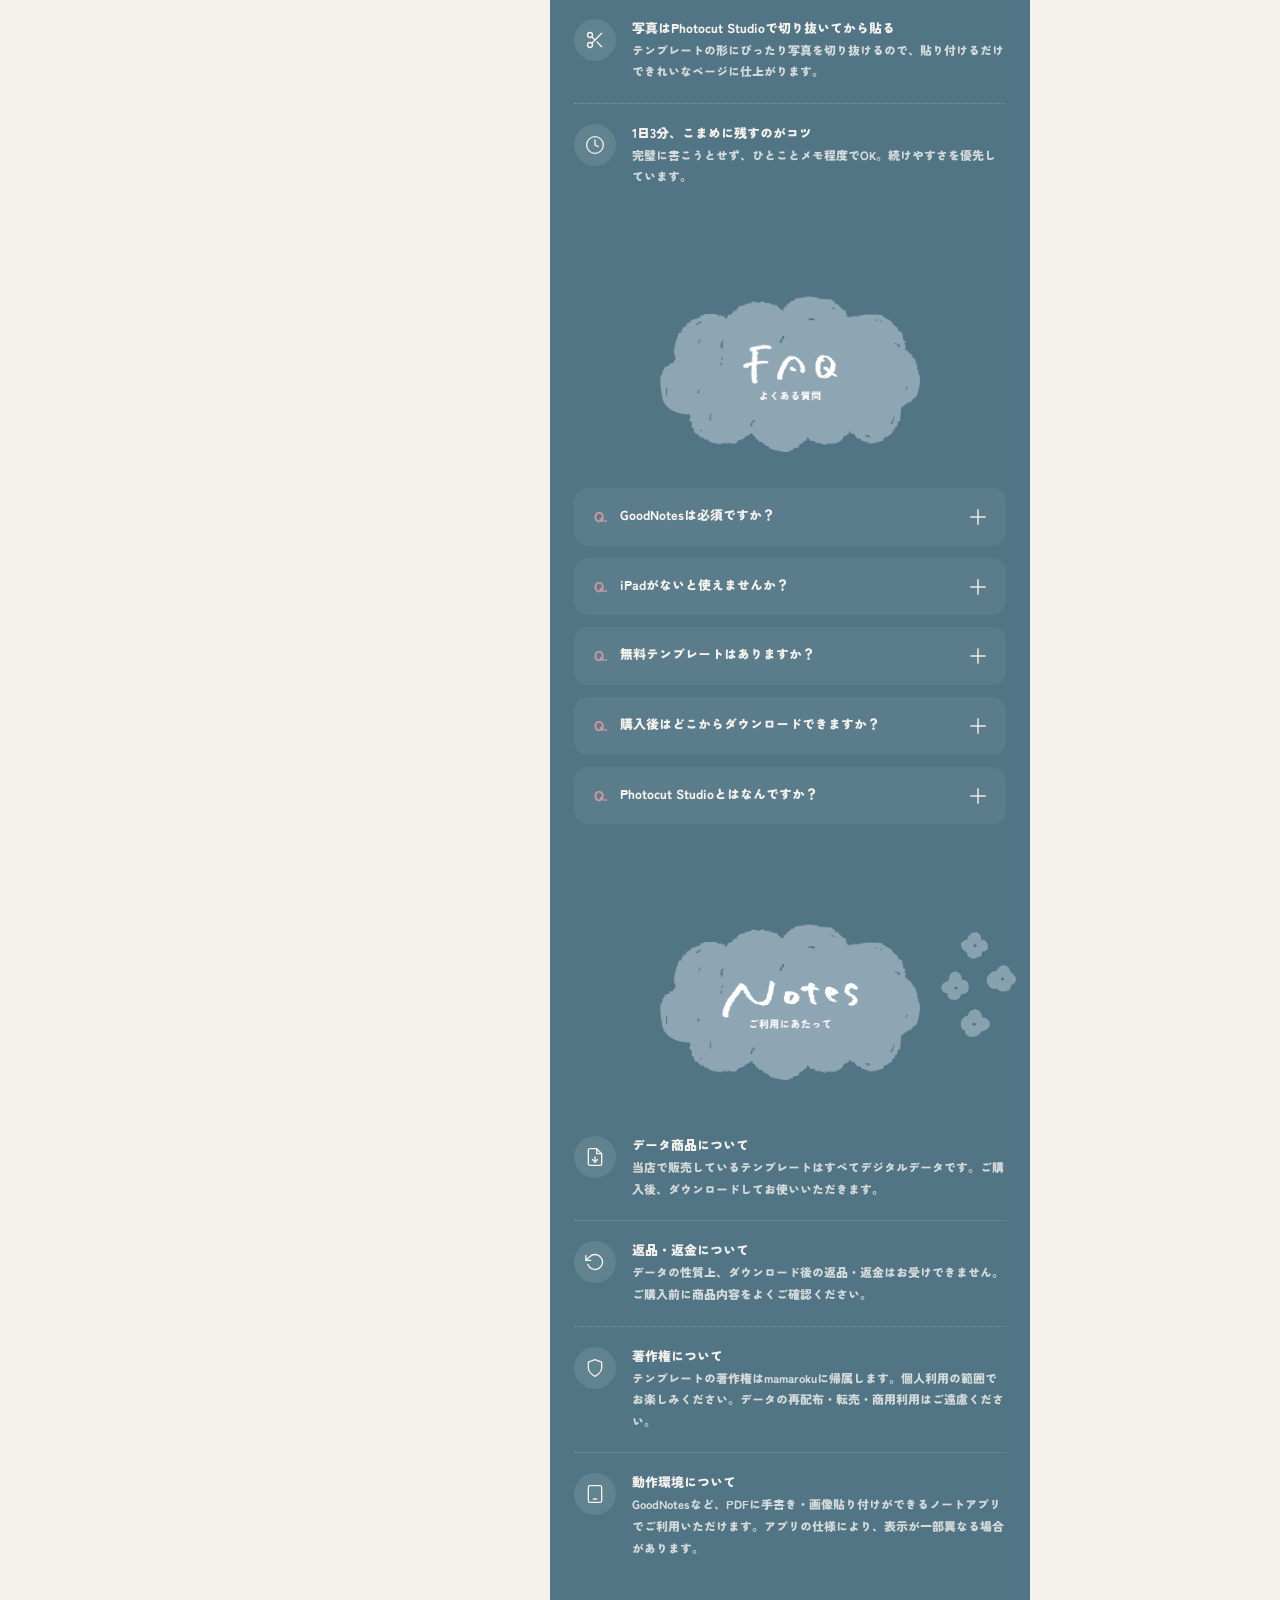
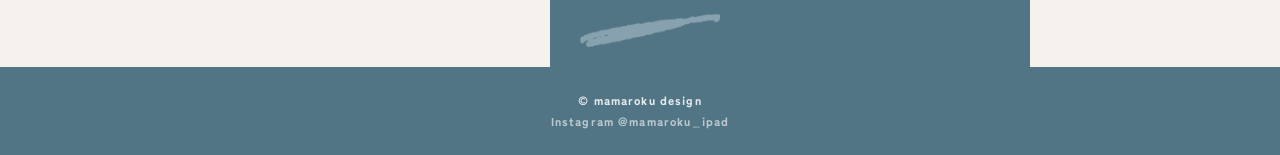
==== commit 4c6c4d58: "トップページ：あきコレのカード左上にNEWマークを追加 Co-Authored-By: Claude Opus 5.5 <noreply@anthropic.com>" ====
--- a/index.html
+++ b/index.html
@@ -427,6 +427,20 @@
 
     .product-grid a:hover img {
       box-shadow: 0 10px 22px rgba(0,0,0,0.24);
+    }
+
+    /* 新作の NEW マーク（カード左上に少しはみ出して貼る） */
+    .product-grid a.is-new { position: relative; }
+    .product-grid a.is-new img.product-new {
+      position: absolute;
+      top: -10px;
+      left: -10px;
+      width: 26%;
+      max-width: 72px;
+      border-radius: 0;
+      box-shadow: none;
+      rotate: -8deg;
+      pointer-events: none;
     }
 
     .product-meta {
@@ -922,8 +936,9 @@
         <p class="lineup-price">¥1,280〜（税込）・無料テンプレートあり</p>
         <a class="btn-outline lineup-try" href="free.html">まずは無料テンプレートで試す</a>
         <div class="product-grid">
-          <a href="https://mamaroku-design.stores.jp/items/6acc4da1d4de8d18ea4e7ca8" target="_blank" rel="noopener">
+          <a class="is-new" href="https://mamaroku-design.stores.jp/items/6acc4da1d4de8d18ea4e7ca8" target="_blank" rel="noopener">
             <img loading="lazy" decoding="async" src="images/redesign/product-11-akicolle.jpg" width="600" height="600" alt="あきコレ（オータムカラー・ハロウィンと秋のテンプレート）">
+            <img class="product-new" src="images/redesign/badge-new.png" width="89" height="89" alt="NEW">
             <span class="product-meta">
               <span class="product-name">あきコレ</span>
               <span class="product-spec">¥1,280 ／ 全22ページ</span>
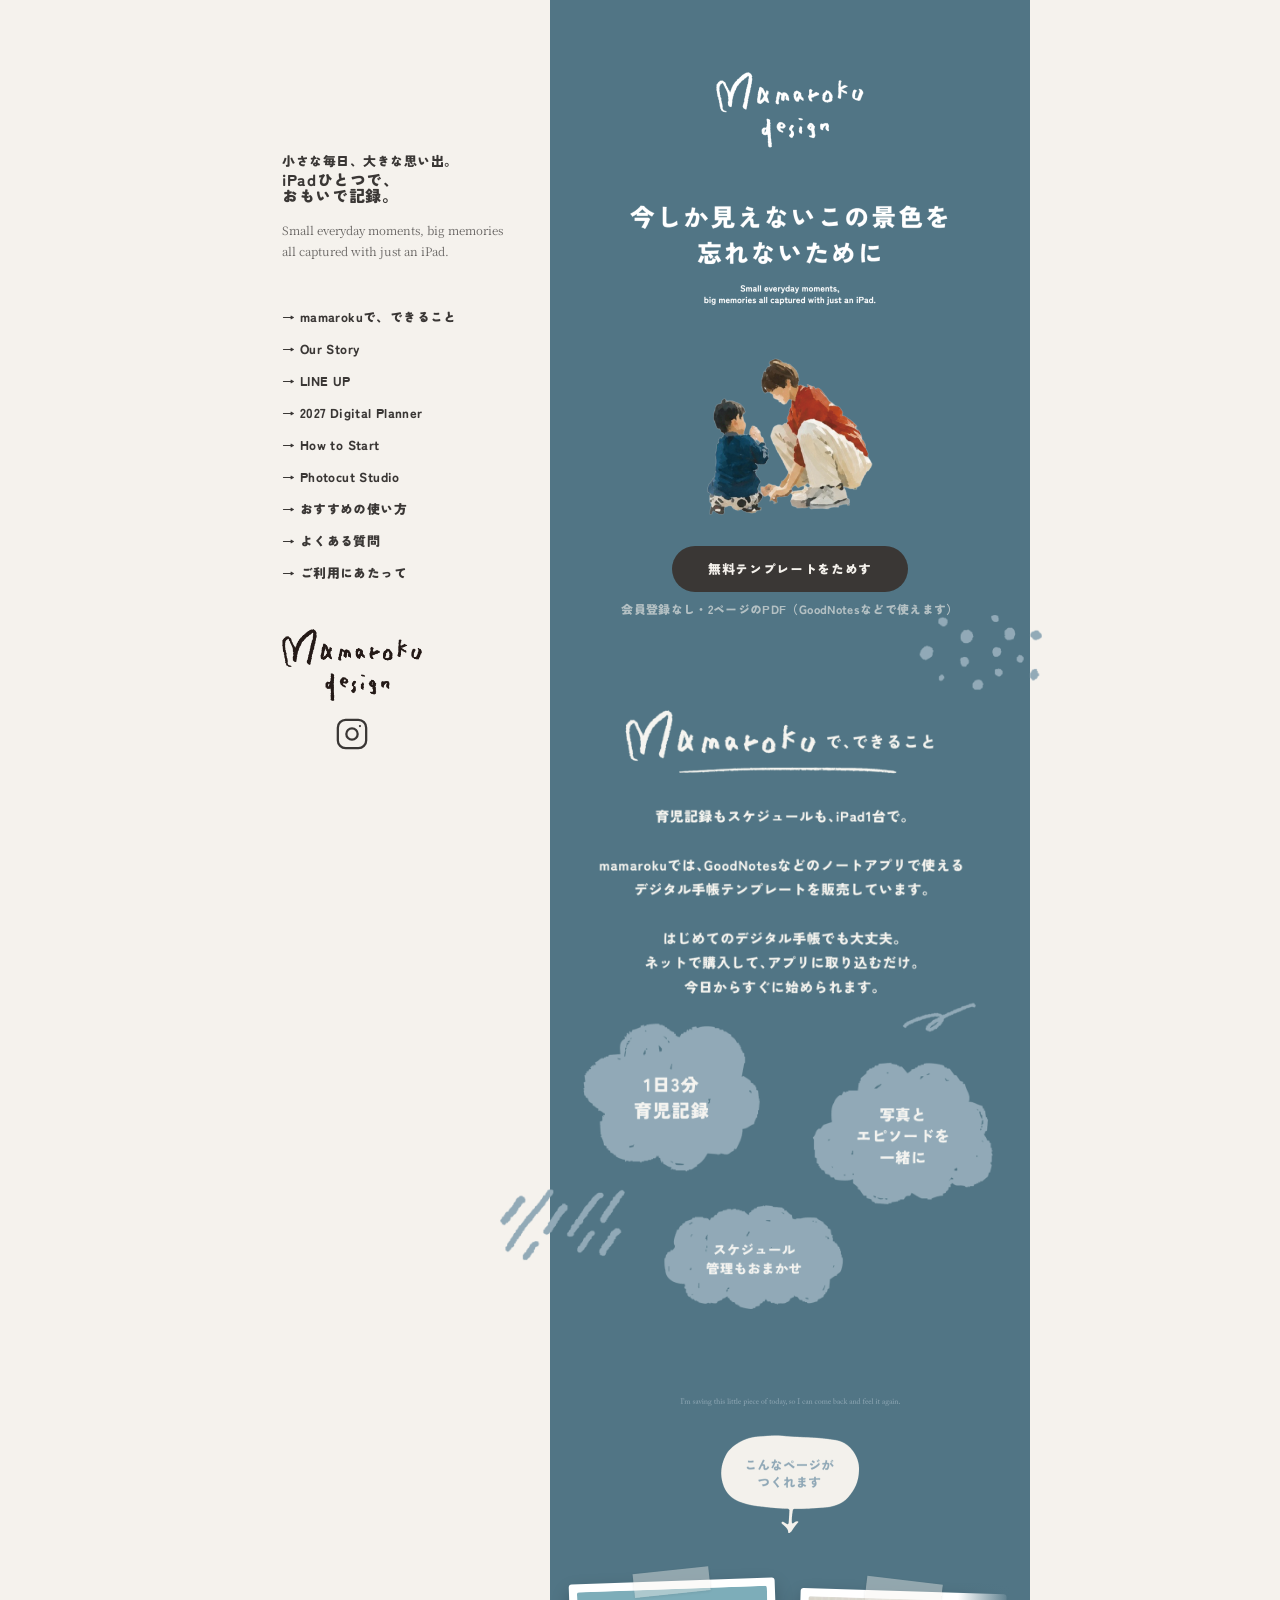
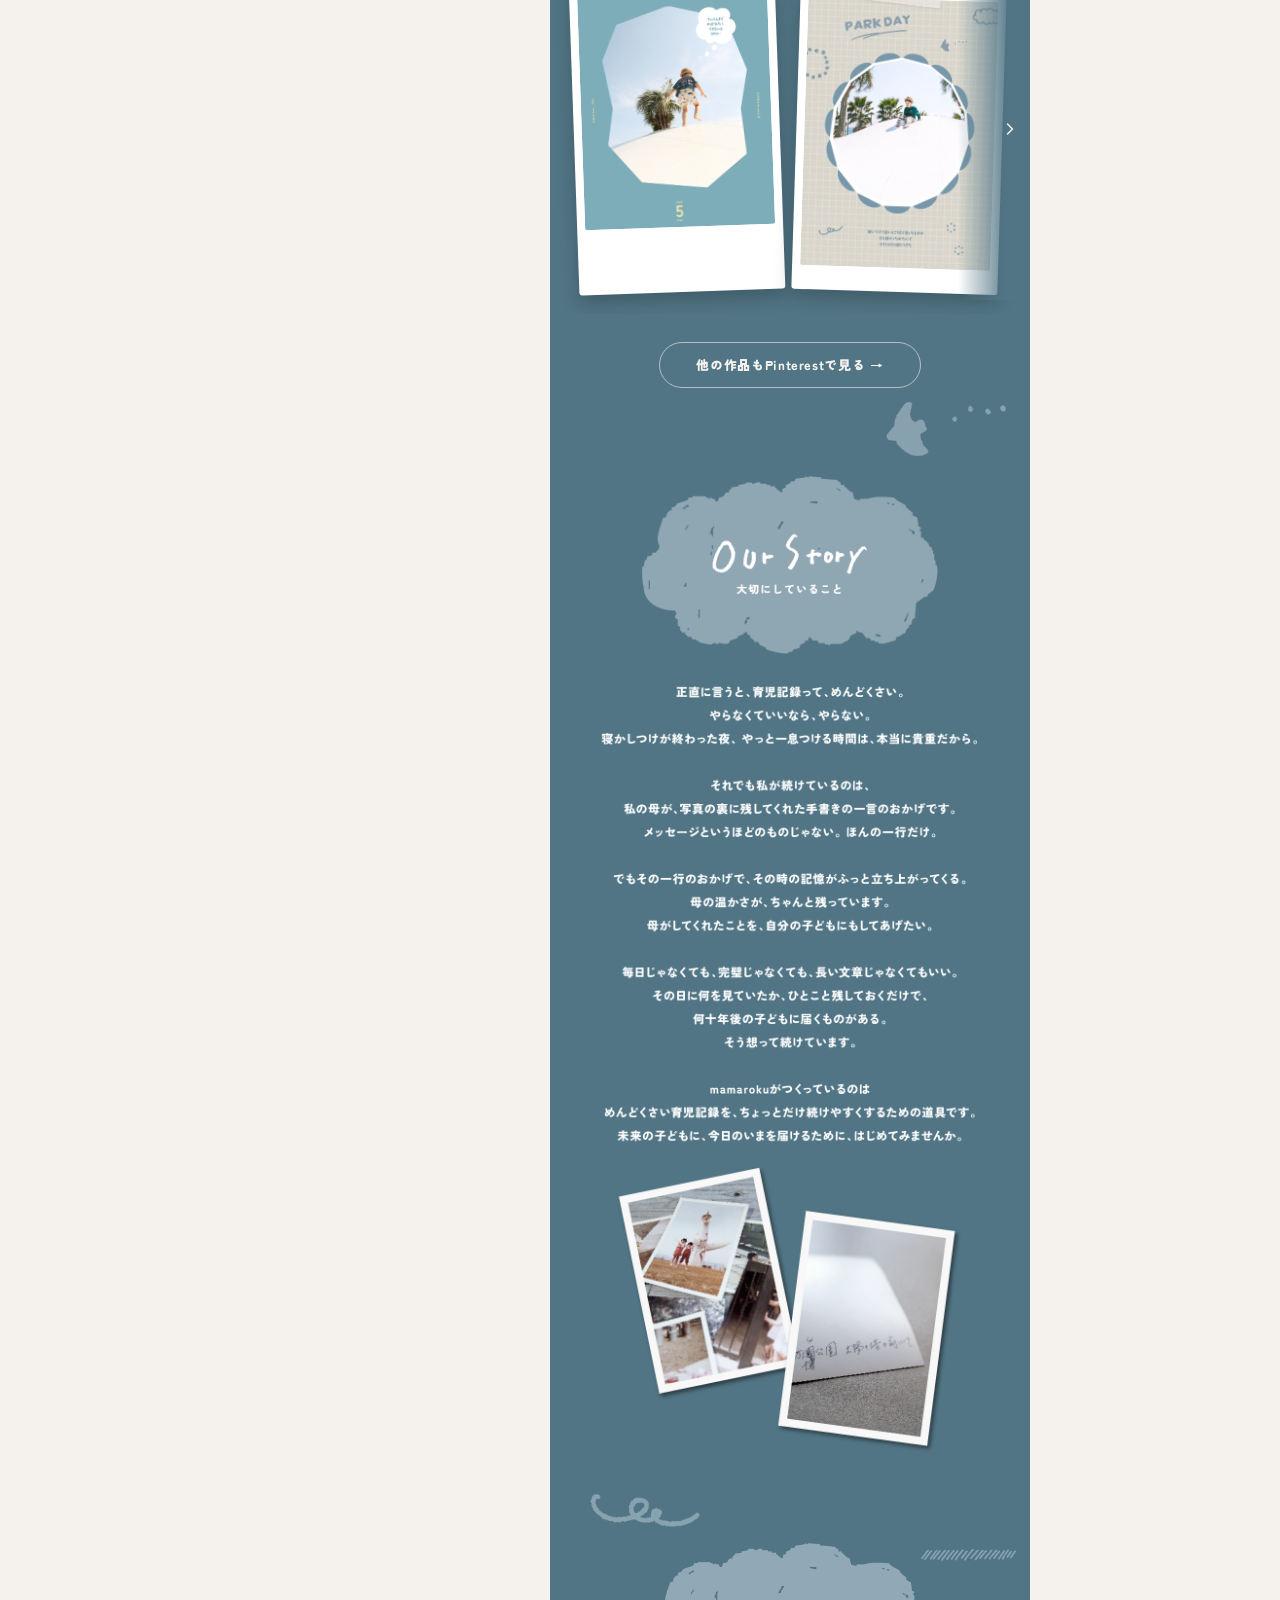
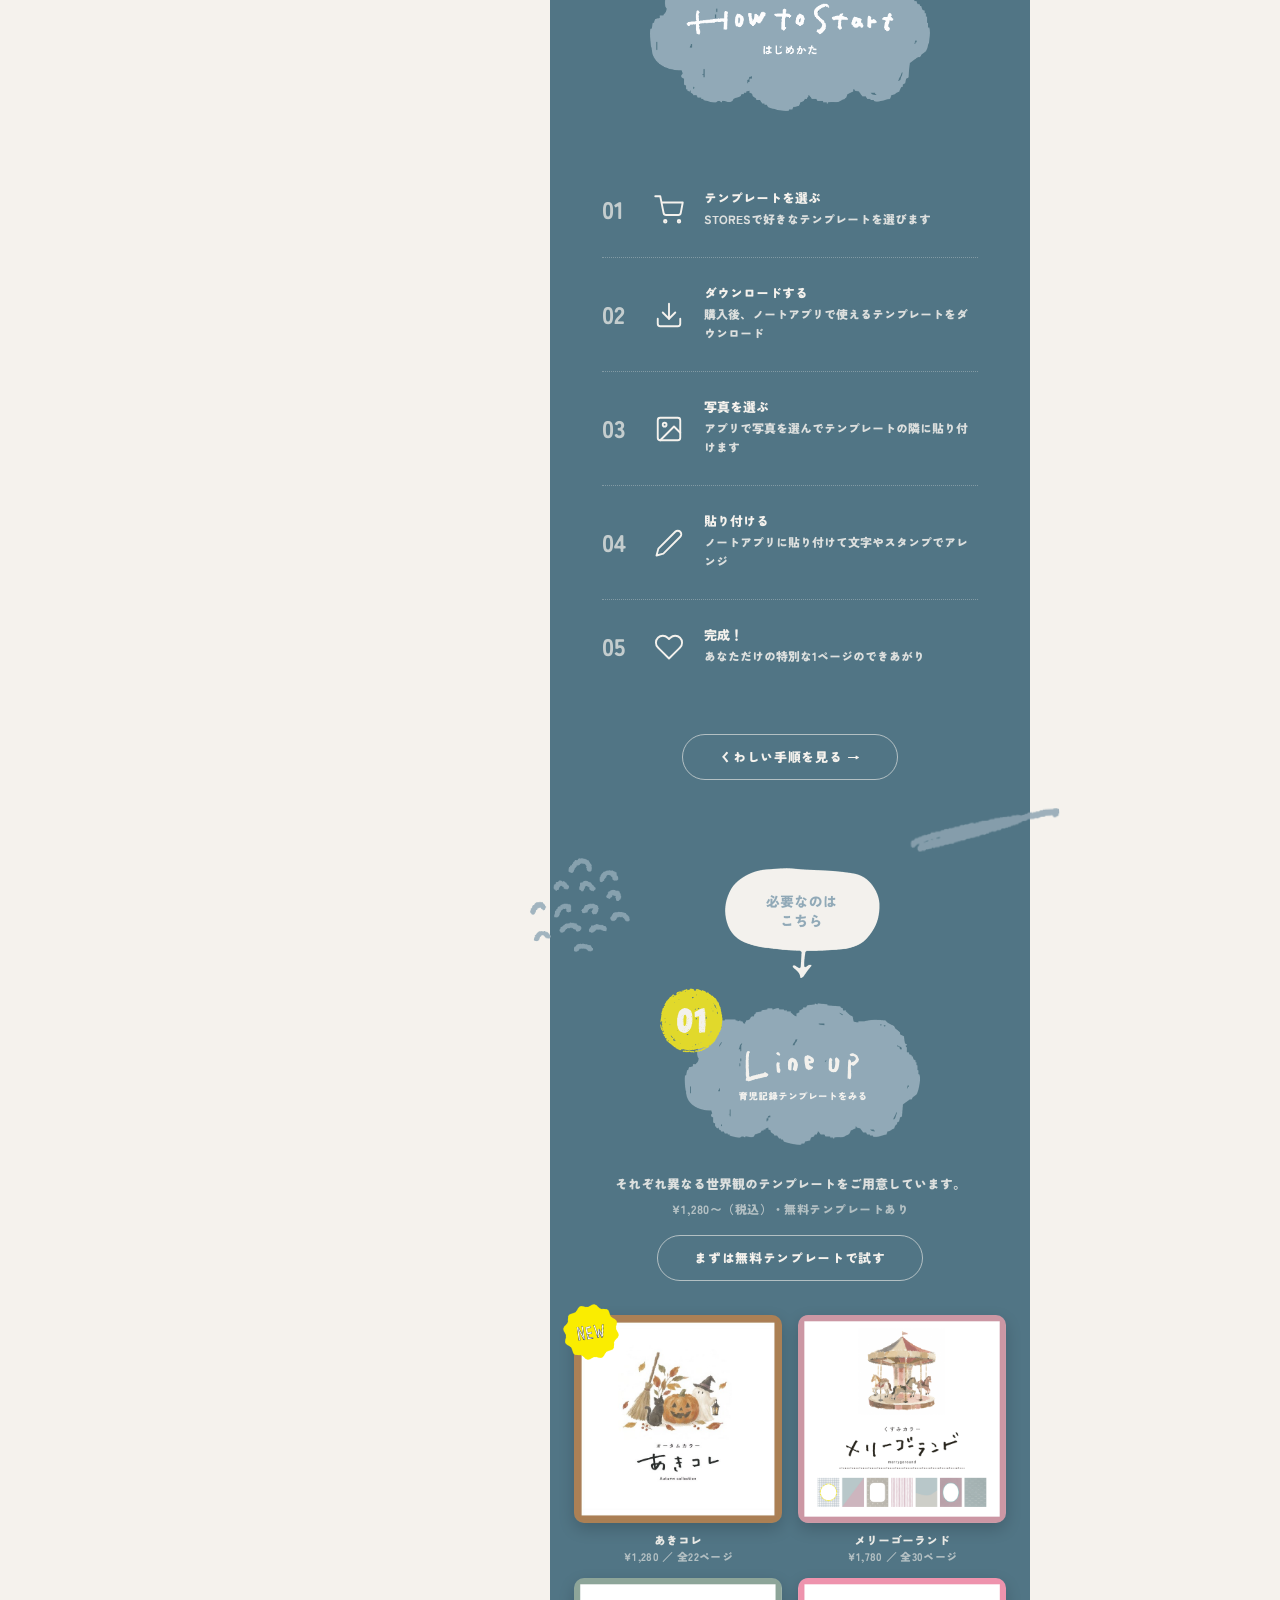
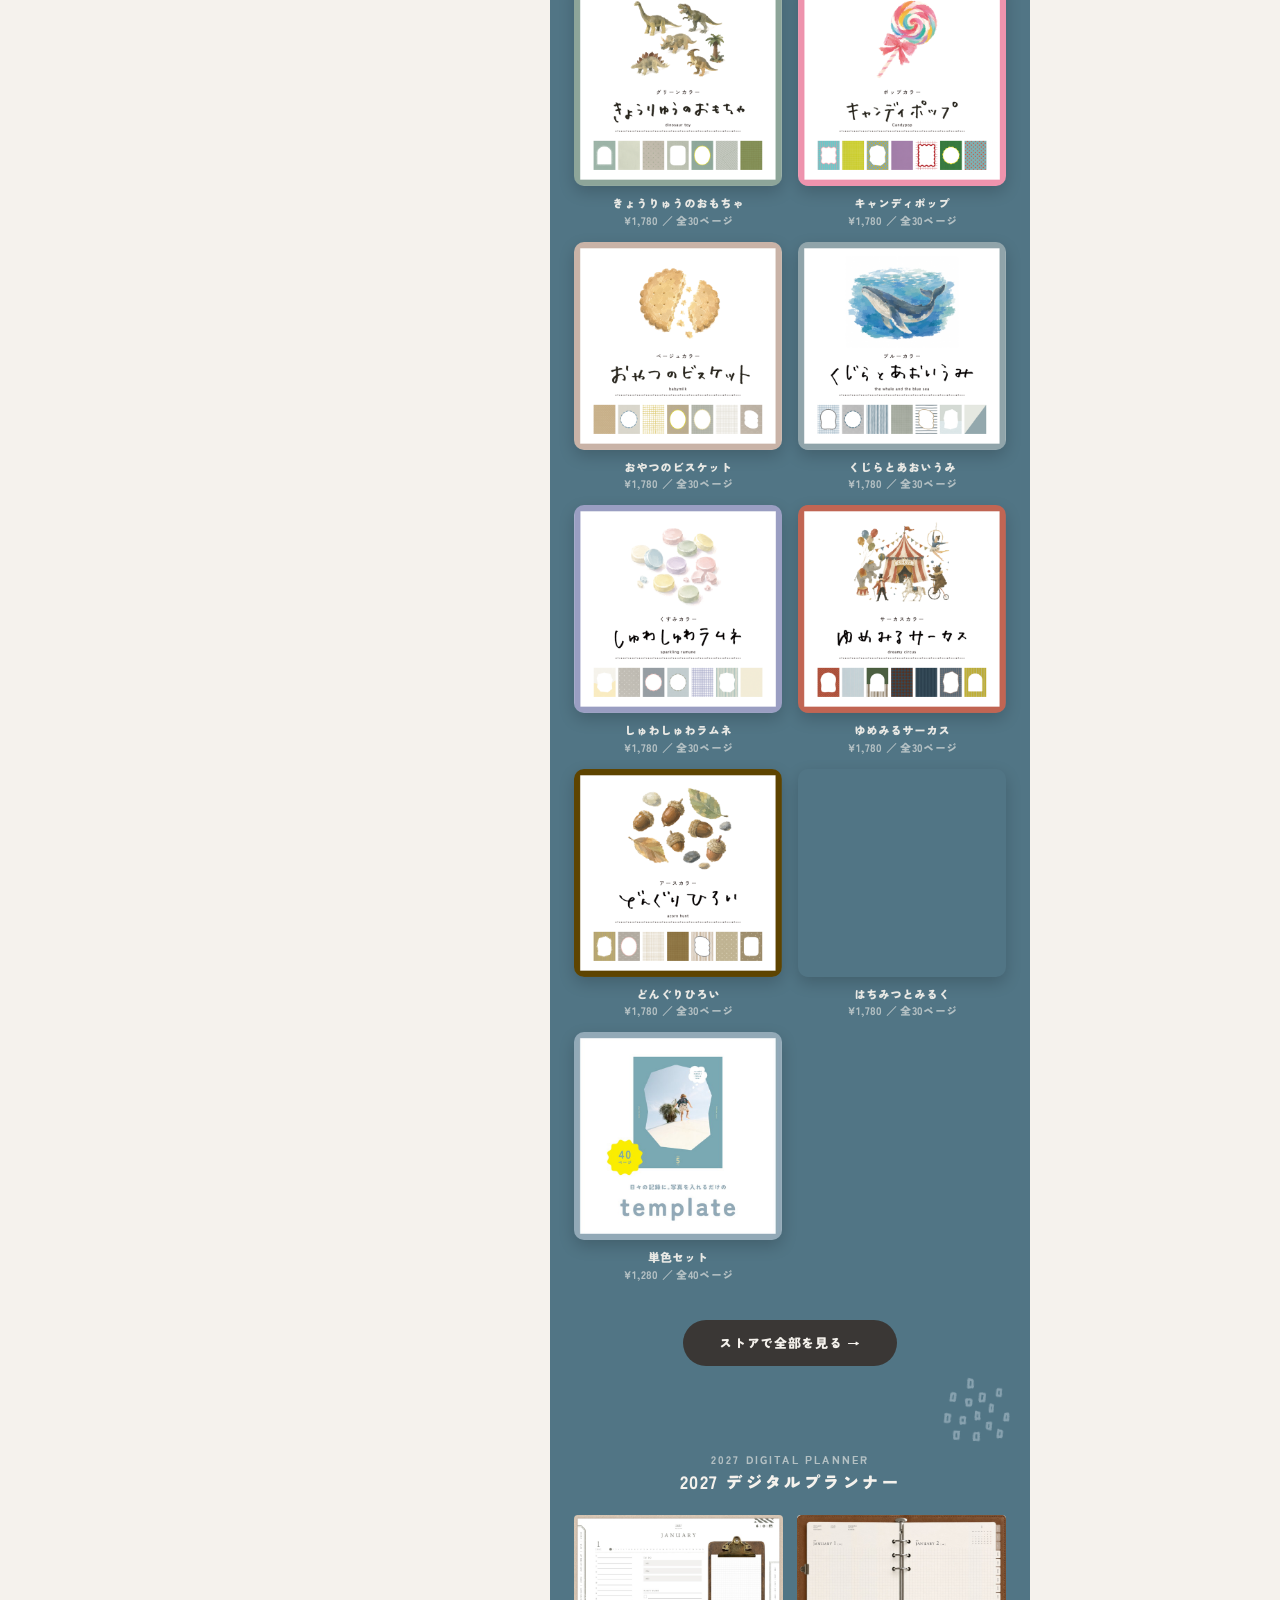
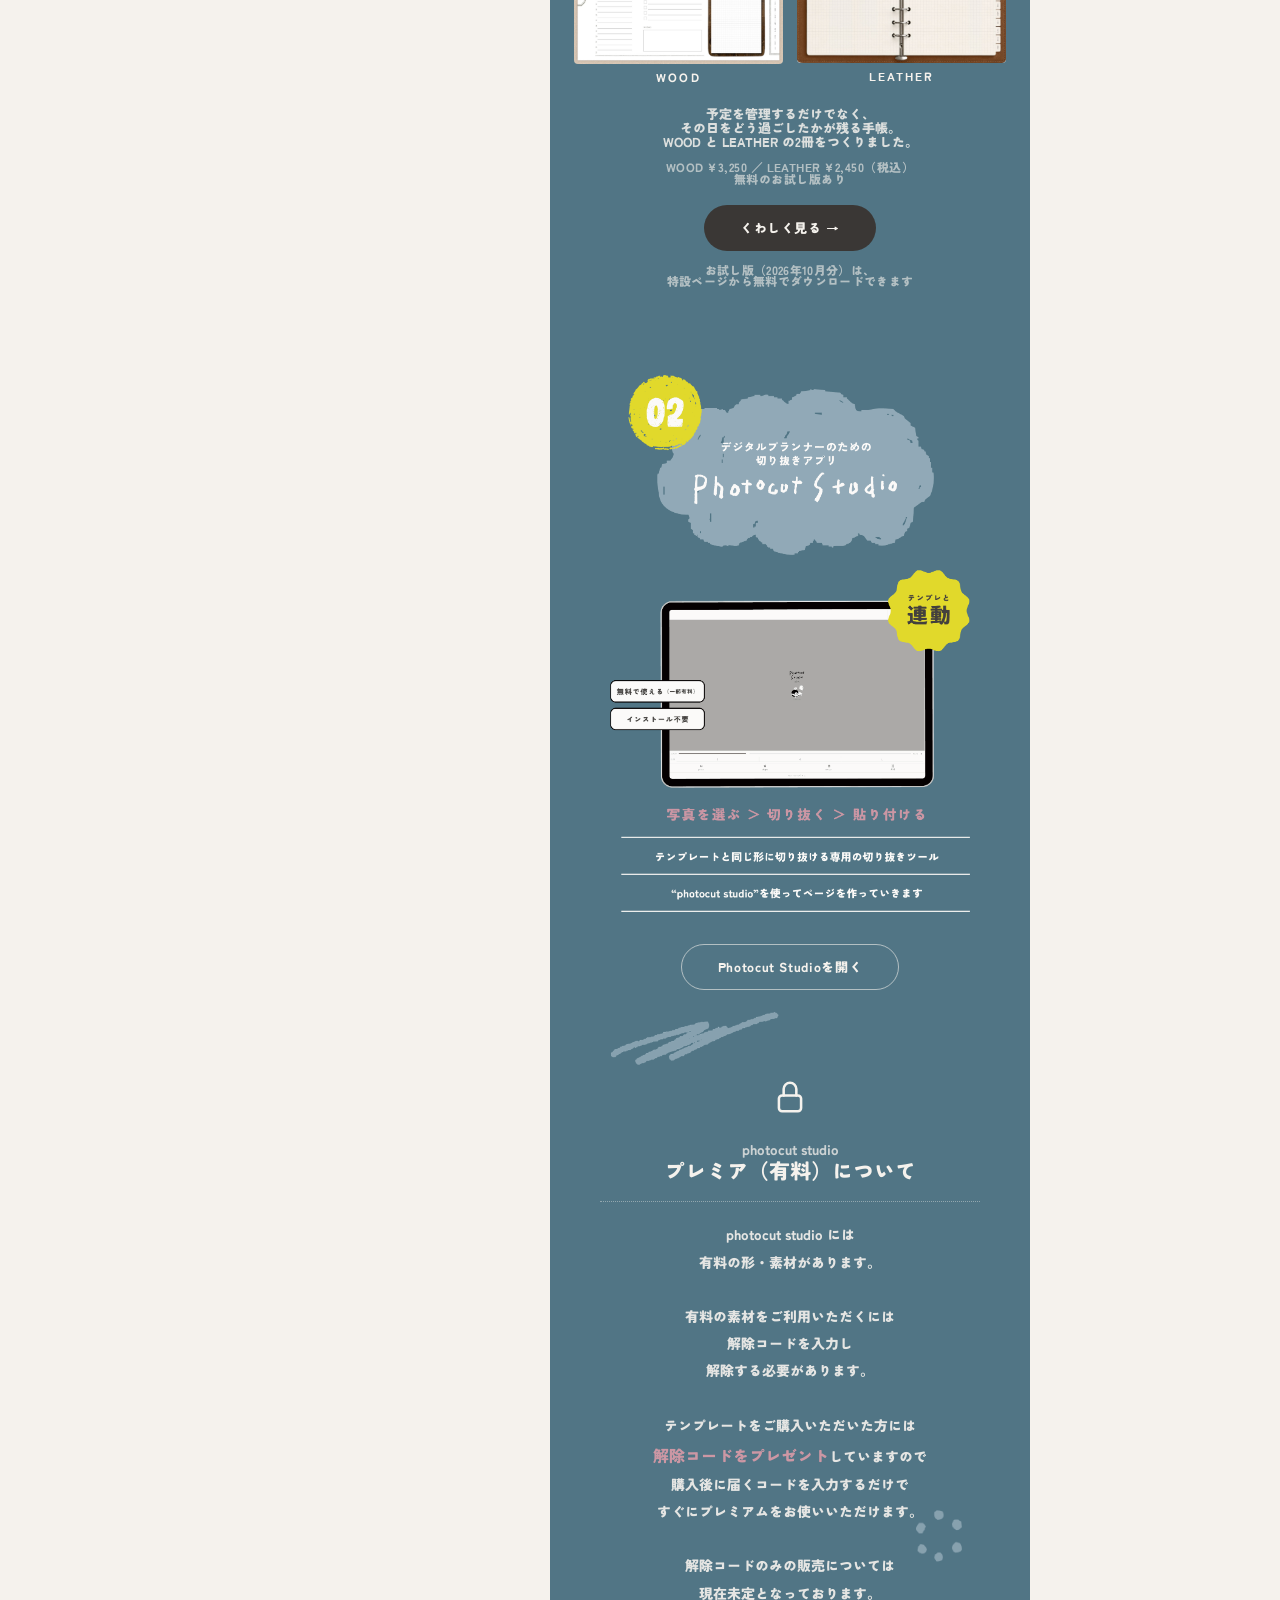
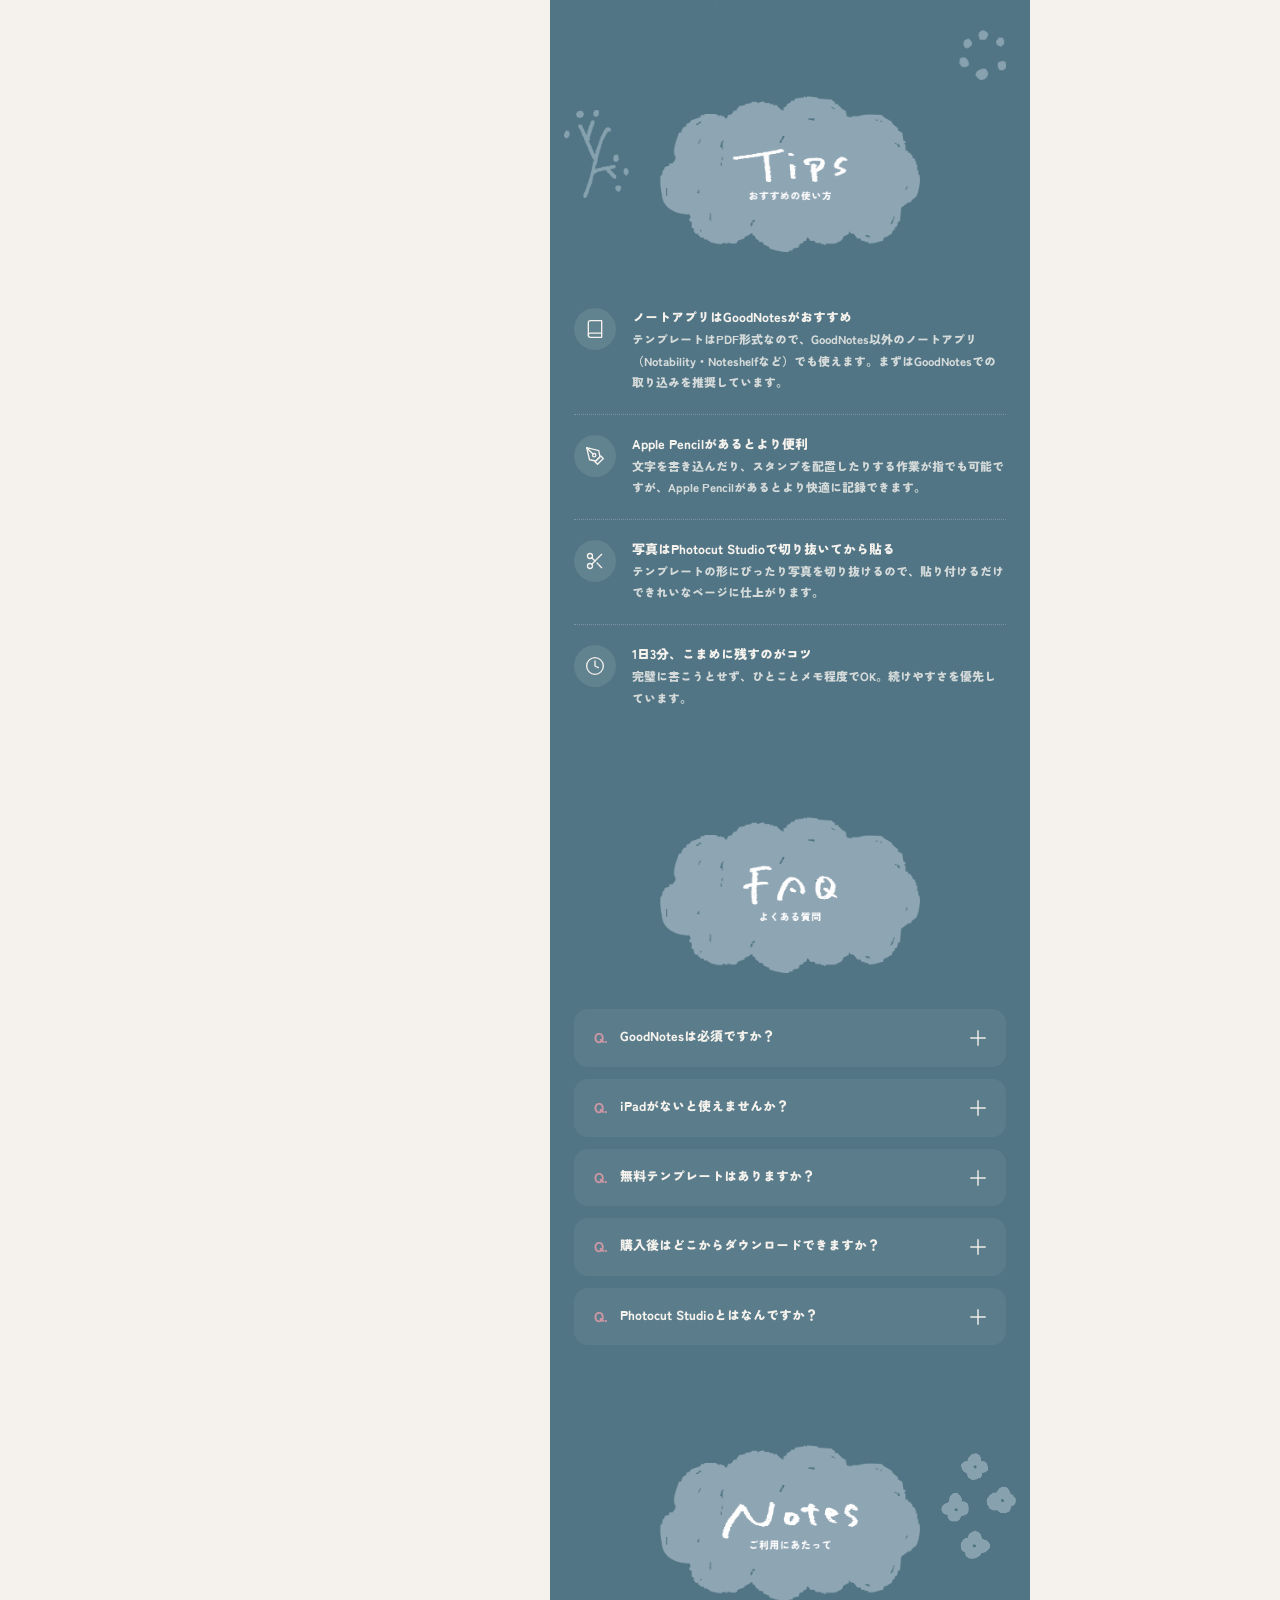
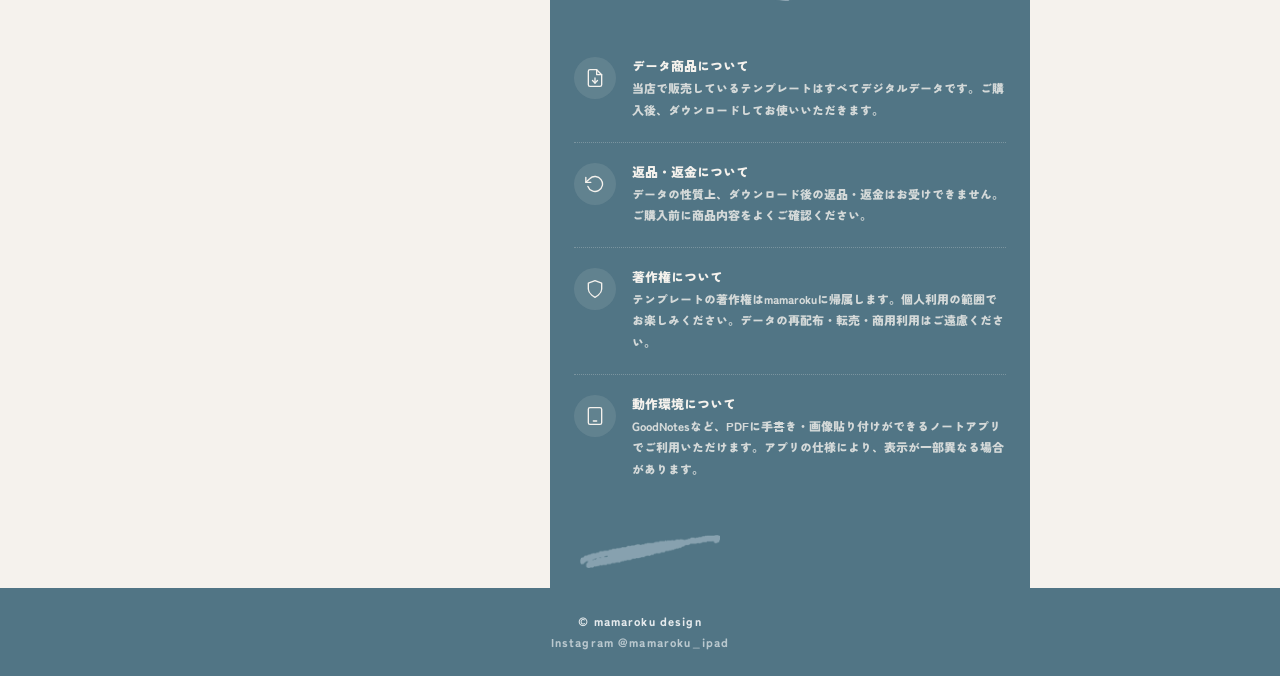
==== commit 2a7947ee: "2027プランナー：noindexを外し、トップページに導線を追加・通常価格に戻す - 特設ページ3つ（planner2027II／wood／leather）の noindex と説明コメントを削除 " ====
--- a/index.html
+++ b/index.html
@@ -360,6 +360,15 @@
 
     .lineup-try { margin-bottom: 34px; }
 
+    /* ── 2027 デジタルプランナー ── */
+    .planner-label { font-size: 0.68rem; letter-spacing: 0.2em; color: rgba(245,242,237,0.6); margin-bottom: 8px; }
+    .planner-title { font-size: 1.15rem; font-weight: 500; letter-spacing: 0.08em; color: var(--cream); margin: 0 0 24px; }
+    .planner-pair { display: grid; grid-template-columns: 1fr 1fr; gap: 14px; margin: 0 0 24px; }
+    .planner-pair a { display: block; text-decoration: none; }
+    .planner-pair img { width: 100%; height: auto; border-radius: 4px; display: block; }
+    .planner-name { display: block; margin-top: 8px; font-size: 0.72rem; letter-spacing: 0.18em; color: var(--cream); }
+    .planner-note { font-size: 0.72rem; color: rgba(245,242,237,0.6); margin-top: 14px; letter-spacing: 0.03em; }
+
     .sidebar-instagram {
       margin-top: 16px;
       width: 140px;
@@ -815,6 +824,7 @@
           <li><a href="#dekiru">→ mamarokuで、できること</a></li>
           <li><a href="#our-story">→ Our Story</a></li>
           <li><a href="#lineup">→ LINE UP</a></li>
+          <li><a href="#planner">→ 2027 Digital Planner</a></li>
           <li><a href="#howto">→ How to Start</a></li>
           <li><a href="#photocut">→ Photocut Studio</a></li>
           <li><a href="#howto-tips">→ おすすめの使い方</a></li>
@@ -1018,6 +1028,26 @@
         <a class="btn-black" href="https://mamaroku-design.stores.jp/" target="_blank" rel="noopener">ストアで全部を見る →</a>
       </section>
 
+      <!-- 2027 デジタルプランナー（特設ページへの導線） -->
+      <section class="section" id="planner">
+        <p class="planner-label">2027 DIGITAL PLANNER</p>
+        <h2 class="planner-title">2027 デジタルプランナー</h2>
+        <div class="planner-pair">
+          <a href="planner-wood.html">
+            <img loading="lazy" decoding="async" src="images/planner/thumb-wood.jpg" width="1200" height="857" alt="2027 デジタルプランナー WOOD">
+            <span class="planner-name">WOOD</span>
+          </a>
+          <a href="planner-leather.html">
+            <img loading="lazy" decoding="async" src="images/planner/thumb-leather.jpg" width="1200" height="849" alt="2027 デジタルプランナー LEATHER">
+            <span class="planner-name">LEATHER</span>
+          </a>
+        </div>
+        <p class="lineup-intro">予定を管理するだけでなく、<br>その日をどう過ごしたかが残る手帳。<br>WOOD と LEATHER の2冊をつくりました。</p>
+        <p class="lineup-price">WOOD ¥3,250 ／ LEATHER ¥2,450（税込）<br>無料のお試し版あり</p>
+        <a class="btn-black" href="planner2027II.html">くわしく見る →</a>
+        <p class="planner-note">お試し版（2026年10月分）は、<br>特設ページから無料でダウンロードできます</p>
+      </section>
+
       <!-- Photocut Studio -->
       <section class="section" id="photocut">
         <img loading="lazy" decoding="async" class="deco" src="images/redesign/deco-triple-lines.png" width="300" height="82" alt="" aria-hidden="true" style="width:170px; bottom:16px; left:60px; transform:rotate(-3deg);">
@@ -1316,7 +1346,9 @@
           return;
         }
 
-        if (href.indexOf('free.html') > -1) {
+        if (href.indexOf('planner2027II') > -1 || href.indexOf('planner-wood') > -1 || href.indexOf('planner-leather') > -1) {
+          gtag('event', 'click_planner_page', { link_text: name });
+        } else if (href.indexOf('free.html') > -1) {
           gtag('event', 'click_free_template', { link_text: name });
         } else if (href.indexOf('photocut-studio') > -1) {
           gtag('event', 'click_photocut_studio', { link_text: name });
